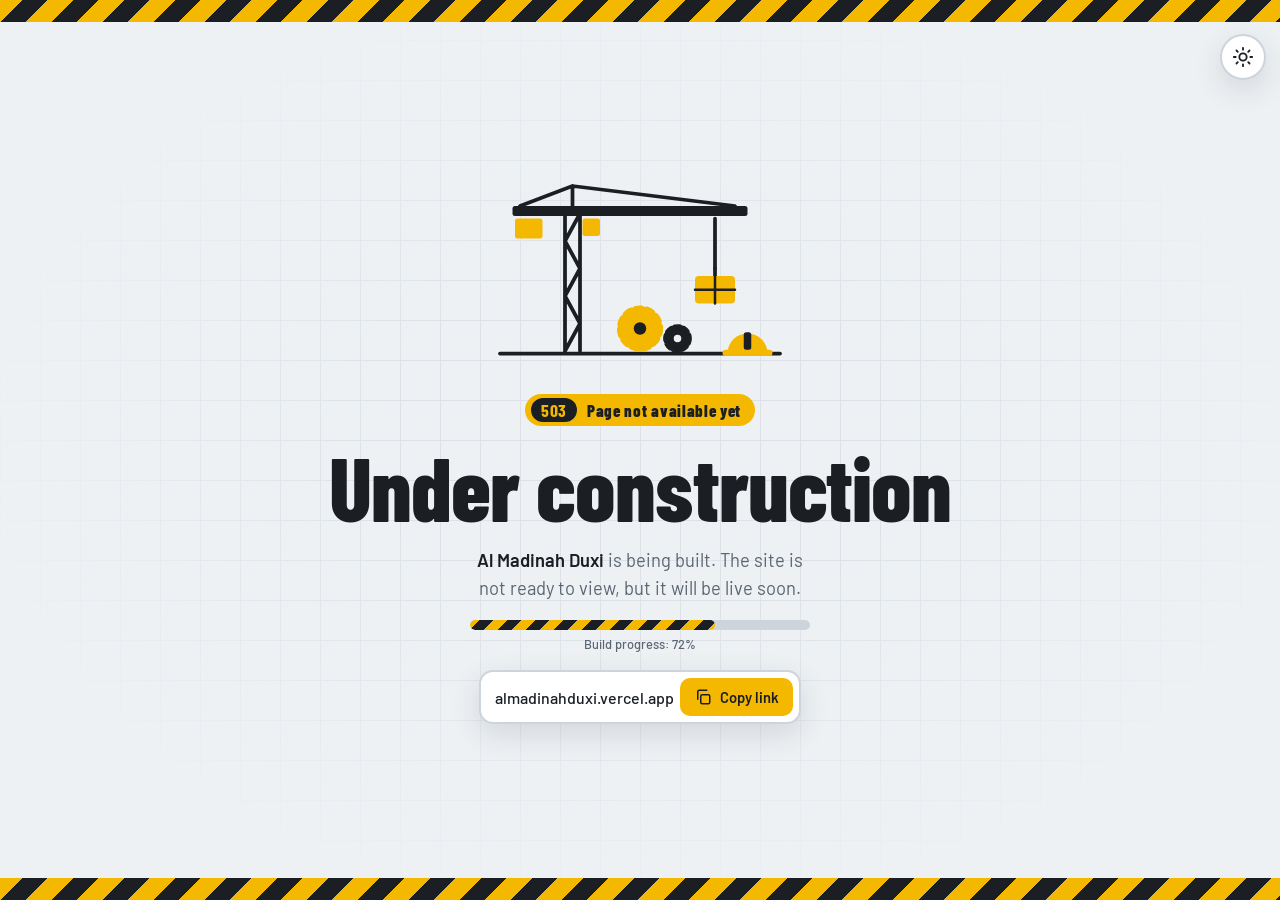
==== index.html @ 5d720937 "Add content to files" ====
<!DOCTYPE html>
<html lang="en">
<head>
<meta charset="UTF-8">
<meta name="viewport" content="width=device-width, initial-scale=1, viewport-fit=cover">
<title>Under Construction | Al Madinah Duxi</title>
<meta name="description" content="Al Madinah Duxi is under construction. Check back soon.">
<link rel="preconnect" href="https://fonts.googleapis.com">
<link rel="preconnect" href="https://fonts.gstatic.com" crossorigin>
<link href="https://fonts.googleapis.com/css2?family=Barlow+Condensed:wght@600;800&family=Barlow:wght@400;500;600&display=swap" rel="stylesheet">
<style>
:root{
  --bg:#eef1f4; --ink:#1b1f24; --muted:#5b6672; --panel:#ffffff; --line:#cdd4db;
  --y:#f5b800; --y-ink:#1b1f24; --shadow:0 10px 30px rgba(20,30,40,.12);
  color-scheme:light;
}
:root[data-theme="dark"]{
  --bg:#14171a; --ink:#eceff1; --muted:#9aa5b1; --panel:#1d2227; --line:#313941;
  --y:#ffc61a; --y-ink:#14171a; --shadow:0 10px 30px rgba(0,0,0,.45);
  color-scheme:dark;
}
*{box-sizing:border-box;margin:0;padding:0}
html,body{height:100%;width:100%;overflow:hidden;overscroll-behavior:none;touch-action:none}
body{
  font-family:'Barlow',system-ui,-apple-system,'Segoe UI',Roboto,sans-serif;
  background:var(--bg);color:var(--ink);
  transition:background .4s,color .4s;
  height:100dvh;
  padding:env(safe-area-inset-top,0) env(safe-area-inset-right,0) env(safe-area-inset-bottom,0) env(safe-area-inset-left,0);
  position:relative;
}
/* blueprint grid */
body::before{
  content:"";position:fixed;inset:0;pointer-events:none;opacity:.5;
  background-image:linear-gradient(var(--line) 1px,transparent 1px),linear-gradient(90deg,var(--line) 1px,transparent 1px);
  background-size:40px 40px;
  -webkit-mask-image:radial-gradient(ellipse at center,#000 30%,transparent 75%);
  mask-image:radial-gradient(ellipse at center,#000 30%,transparent 75%);
}
/* hazard tape */
.tape{
  position:fixed;left:0;width:100%;height:clamp(14px,2.6vmin,22px);z-index:2;
  background:repeating-linear-gradient(-45deg,var(--y) 0 18px,var(--y-ink) 18px 36px);
  background-size:51px 100%;animation:tape 1.4s linear infinite;
}
.tape.top{top:0}.tape.bottom{bottom:0;animation-direction:reverse}
@keyframes tape{to{background-position:51px 0}}

.theme{
  position:fixed;top:calc(clamp(14px,2.6vmin,22px) + 12px);right:14px;z-index:3;
  width:46px;height:46px;border-radius:50%;border:2px solid var(--line);
  background:var(--panel);color:var(--ink);cursor:pointer;display:grid;place-items:center;
  box-shadow:var(--shadow);transition:transform .3s,background .4s,border-color .4s;
}
.theme:hover{transform:rotate(20deg)}
.theme svg{width:22px;height:22px;grid-area:1/1;transition:transform .5s,opacity .3s}
.theme .moon{opacity:0;transform:rotate(-90deg) scale(.5)}
:root[data-theme="dark"] .theme .sun{opacity:0;transform:rotate(90deg) scale(.5)}
:root[data-theme="dark"] .theme .moon{opacity:1;transform:none}
:focus-visible{outline:3px solid var(--y);outline-offset:3px}

main{
  position:relative;z-index:1;height:100%;
  display:flex;flex-direction:column;align-items:center;justify-content:center;
  gap:clamp(8px,2vmin,18px);text-align:center;
  padding:clamp(28px,6vmin,56px) 20px;
}
.scene{width:clamp(150px,34vmin,300px);height:auto;flex:none}
.scene .stroke{stroke:var(--ink);fill:none;stroke-width:3;stroke-linecap:round;stroke-linejoin:round;transition:stroke .4s}
.scene .fill-y{fill:var(--y)}
.scene .fill-ink{fill:var(--ink);transition:fill .4s}
.hook{transform-origin:180px 34px;animation:swing 3.2s ease-in-out infinite}
@keyframes swing{0%,100%{transform:rotate(9deg)}50%{transform:rotate(-9deg)}}
.gear{transform-box:fill-box;transform-origin:center;animation:spin 6s linear infinite}
.gear.rev{animation-direction:reverse;animation-duration:4s}
@keyframes spin{to{transform:rotate(360deg)}}
.hat{transform-box:fill-box;transform-origin:50% 100%;animation:bob 2s ease-in-out infinite}
@keyframes bob{0%,100%{transform:translateY(0)}50%{transform:translateY(-4px)}}

.code{
  display:inline-flex;align-items:center;gap:10px;
  font-family:'Barlow Condensed',sans-serif;font-weight:800;letter-spacing:.04em;
  font-size:clamp(.85rem,2.4vmin,1.05rem);
  background:var(--y);color:var(--y-ink);padding:4px 14px 4px 6px;border-radius:999px;
}
.code b{background:var(--y-ink);color:var(--y);border-radius:999px;padding:1px 10px;font-size:1.05em}
h1{
  font-family:'Barlow Condensed',sans-serif;font-weight:800;line-height:.95;
  font-size:clamp(2.4rem,11vmin,5.6rem);letter-spacing:-.01em;
}
.lead{color:var(--muted);font-size:clamp(.92rem,2.6vmin,1.15rem);line-height:1.5;max-width:34ch}
.lead strong{color:var(--ink);font-weight:600}

.progress{width:min(340px,80vw)}
.bar{height:10px;border-radius:99px;background:var(--line);overflow:hidden}
.bar i{display:block;height:100%;width:72%;border-radius:99px;
  background:repeating-linear-gradient(-45deg,var(--y) 0 10px,var(--y-ink) 10px 20px);
  background-size:28px 100%;animation:tape 1s linear infinite;transform-origin:left;
  animation:tape 1s linear infinite,grow 1.6s cubic-bezier(.2,.8,.2,1) both}
@keyframes grow{from{transform:scaleX(.05)}}
.progress small{display:block;margin-top:6px;font-size:.8rem;color:var(--muted);font-weight:500}

.link{
  display:flex;align-items:center;gap:6px;max-width:min(92vw,420px);
  background:var(--panel);border:2px solid var(--line);border-radius:14px;
  padding:6px 6px 6px 14px;box-shadow:var(--shadow);transition:background .4s,border-color .4s;
}
.link span{font-weight:500;font-size:clamp(.85rem,2.4vmin,1rem);overflow:hidden;text-overflow:ellipsis;white-space:nowrap}
.copy{
  flex:none;display:inline-flex;align-items:center;gap:8px;cursor:pointer;border:0;
  background:var(--y);color:var(--y-ink);font:600 .92rem 'Barlow',sans-serif;
  padding:10px 14px;border-radius:10px;transition:transform .15s,filter .2s;
}
.copy:hover{filter:brightness(1.07)}.copy:active{transform:scale(.95)}
.copy svg{width:18px;height:18px}
.copy .ok{display:none}
.copy.done .ok{display:block;animation:pop .35s}
.copy.done .cp{display:none}
@keyframes pop{from{transform:scale(0)}to{transform:scale(1)}}

.toast{
  position:fixed;left:50%;bottom:calc(clamp(14px,2.6vmin,22px) + 18px);z-index:3;
  transform:translate(-50%,30px);opacity:0;pointer-events:none;
  background:var(--ink);color:var(--bg);padding:9px 16px;border-radius:10px;font-weight:500;font-size:.9rem;
  transition:transform .3s,opacity .3s;white-space:nowrap;
}
.toast.show{transform:translate(-50%,0);opacity:1}

@media (max-height:560px){
  .lead,.progress small{display:none}
  .scene{width:clamp(110px,26vmin,200px)}
}
@media (max-height:380px){ .progress{display:none} }
@media (prefers-reduced-motion:reduce){
  *,*::before,*::after{animation:none!important;transition:none!important}
}
</style>
</head>
<body>
<div class="tape top" aria-hidden="true"></div>
<div class="tape bottom" aria-hidden="true"></div>

<button class="theme" id="theme" type="button" aria-label="Switch between light and dark theme">
  <svg class="sun" viewBox="0 0 24 24" fill="none" stroke="currentColor" stroke-width="2" stroke-linecap="round"><circle cx="12" cy="12" r="4"/><path d="M12 2v2M12 20v2M4.9 4.9l1.4 1.4M17.7 17.7l1.4 1.4M2 12h2M20 12h2M4.9 19.1l1.4-1.4M17.7 6.3l1.4-1.4"/></svg>
  <svg class="moon" viewBox="0 0 24 24" fill="none" stroke="currentColor" stroke-width="2" stroke-linecap="round" stroke-linejoin="round"><path d="M21 12.8A9 9 0 1 1 11.2 3a7 7 0 0 0 9.8 9.8z"/></svg>
</button>

<main>
  <svg class="scene" viewBox="0 0 240 160" role="img" aria-label="Crane lifting a block next to turning gears">
    <!-- crane tower -->
    <path class="stroke" d="M60 140V30M72 140V30M60 140l12-22M72 118l-12-22M60 96l12-22M72 74l-12-22M60 52l12-22"/>
    <!-- jib and counterweight -->
    <rect class="fill-ink" x="18" y="24" width="188" height="8" rx="2"/>
    <path class="stroke" d="M66 24L66 8M66 8L24 24M66 8L196 24"/>
    <rect class="fill-y" x="20" y="34" width="22" height="16" rx="2"/>
    <rect class="fill-y" x="74" y="34" width="14" height="14" rx="2"/>
    <!-- swinging hook and load -->
    <g class="hook">
      <path class="stroke" d="M180 34V74"/>
      <path class="stroke" d="M180 74v6"/>
      <rect class="fill-y" x="164" y="80" width="32" height="22" rx="3"/>
      <path class="stroke" d="M164 91h32M180 80v22" style="stroke-width:2"/>
    </g>
    <!-- ground -->
    <path class="stroke" d="M8 142H232"/>
    <!-- gears -->
    <g transform="translate(120 122)">
      <g class="gear">
        <circle class="stroke" r="15" stroke-width="7" stroke-dasharray="4.2 4.18" style="stroke-width:7;stroke:var(--y)"/>
        <circle class="fill-y" r="13"/>
        <circle class="fill-ink" r="5"/>
      </g>
    </g>
    <g transform="translate(150 130)">
      <g class="gear rev">
        <circle class="stroke" r="9" stroke-dasharray="3.5 3.2" style="stroke-width:5;stroke:var(--ink)"/>
        <circle class="fill-ink" r="8"/>
        <circle fill="var(--bg)" r="3"/>
      </g>
    </g>
    <!-- hard hat -->
    <g transform="translate(206 142)">
      <g class="hat">
        <path class="fill-y" d="M-16 0a16 16 0 0 1 32 0z"/>
        <rect class="fill-y" x="-20" y="-3" width="40" height="5" rx="2.5"/>
        <rect class="fill-ink" x="-3" y="-17" width="6" height="14" rx="2"/>
      </g>
    </g>
  </svg>

  <div class="code"><b>503</b>Page not available yet</div>
  <h1>Under construction</h1>
  <p class="lead"><strong>Al Madinah Duxi</strong> is being built. The site is not ready to view, but it will be live soon.</p>

  <div class="progress" role="progressbar" aria-valuenow="72" aria-valuemin="0" aria-valuemax="100" aria-label="Build progress">
    <div class="bar"><i></i></div>
    <small>Build progress: 72%</small>
  </div>

  <div class="link">
    <span id="url">almadinahduxi.vercel.app</span>
    <button class="copy" id="copy" type="button" aria-label="Copy website link">
      <svg class="cp" viewBox="0 0 24 24" fill="none" stroke="currentColor" stroke-width="2" stroke-linecap="round" stroke-linejoin="round"><rect x="9" y="9" width="12" height="12" rx="2"/><path d="M5 15V5a2 2 0 0 1 2-2h10"/></svg>
      <svg class="ok" viewBox="0 0 24 24" fill="none" stroke="currentColor" stroke-width="3" stroke-linecap="round" stroke-linejoin="round"><path d="M20 6 9 17l-5-5"/></svg>
      <em style="font-style:normal" id="copyTxt">Copy link</em>
    </button>
  </div>
</main>

<div class="toast" id="toast" role="status" aria-live="polite">Link copied to clipboard</div>

<script>
(function(){
  var root=document.documentElement, KEY='amd-theme';
  var saved=null; try{saved=localStorage.getItem(KEY)}catch(e){}
  var dark=saved?saved==='dark':window.matchMedia&&matchMedia('(prefers-color-scheme: dark)').matches;
  root.setAttribute('data-theme',dark?'dark':'light');
  document.getElementById('theme').addEventListener('click',function(){
    var next=root.getAttribute('data-theme')==='dark'?'light':'dark';
    root.setAttribute('data-theme',next);
    try{localStorage.setItem(KEY,next)}catch(e){}
  });

  var URL_TEXT='https://almadinahduxi.vercel.app';
  var btn=document.getElementById('copy'), txt=document.getElementById('copyTxt'), toast=document.getElementById('toast'), t;
  function done(){
    btn.classList.add('done'); txt.textContent='Copied'; toast.classList.add('show');
    clearTimeout(t); t=setTimeout(function(){btn.classList.remove('done');txt.textContent='Copy link';toast.classList.remove('show')},2000);
  }
  function fallback(){
    var a=document.createElement('textarea'); a.value=URL_TEXT; a.style.position='fixed'; a.style.opacity='0';
    document.body.appendChild(a); a.select(); try{document.execCommand('copy')}catch(e){} document.body.removeChild(a); done();
  }
  btn.addEventListener('click',function(){
    if(navigator.clipboard&&window.isSecureContext){navigator.clipboard.writeText(URL_TEXT).then(done,fallback)}else{fallback()}
  });
})();
</script>
</body>
</html>
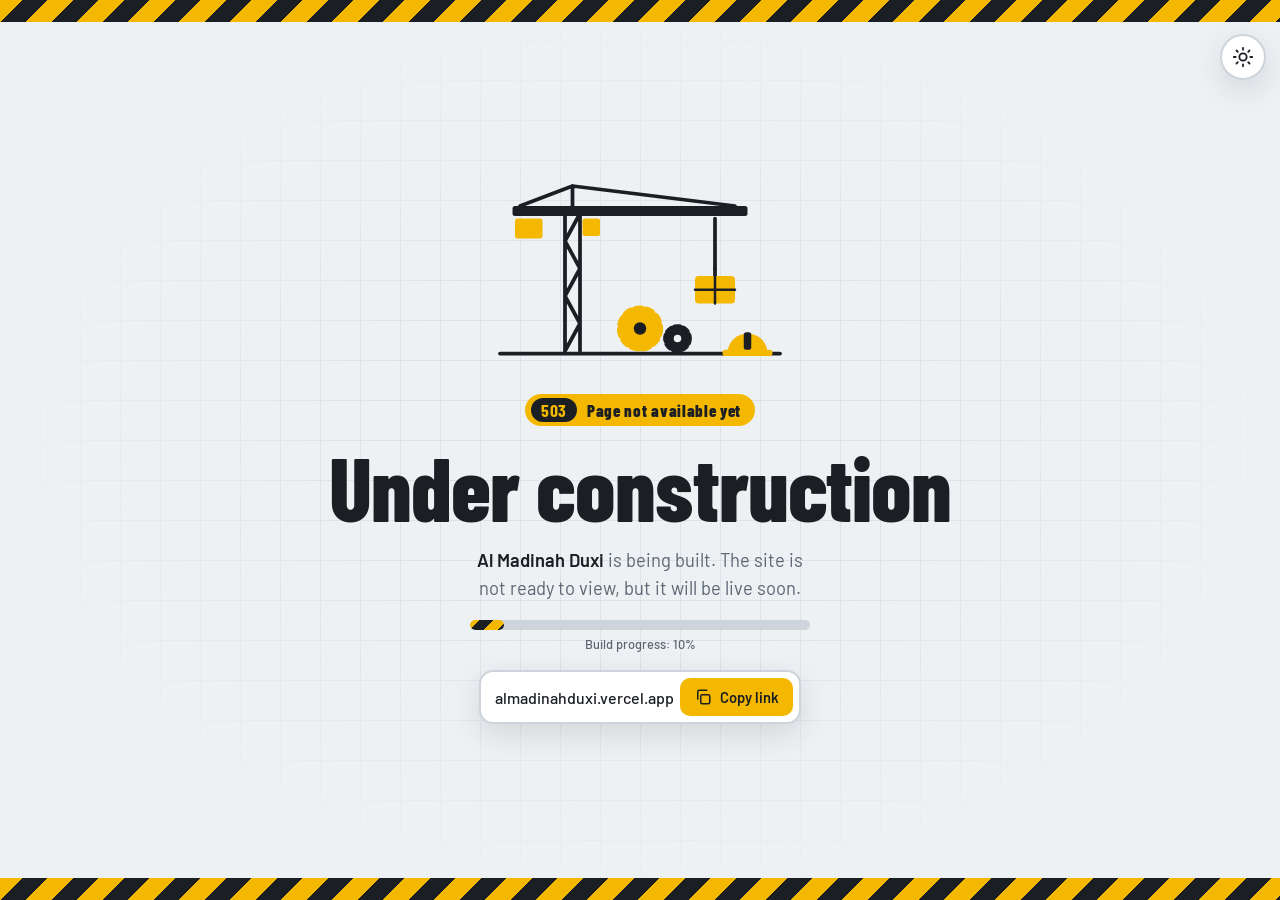
==== commit 75804c7d: "Update the under construction page" ====
--- a/index.html
+++ b/index.html
@@ -93,7 +93,7 @@
 
 .progress{width:min(340px,80vw)}
 .bar{height:10px;border-radius:99px;background:var(--line);overflow:hidden}
-.bar i{display:block;height:100%;width:72%;border-radius:99px;
+.bar i{display:block;height:100%;width:10%;border-radius:99px;
   background:repeating-linear-gradient(-45deg,var(--y) 0 10px,var(--y-ink) 10px 20px);
   background-size:28px 100%;animation:tape 1s linear infinite;transform-origin:left;
   animation:tape 1s linear infinite,grow 1.6s cubic-bezier(.2,.8,.2,1) both}
@@ -192,9 +192,9 @@
   <h1>Under construction</h1>
   <p class="lead"><strong>Al Madinah Duxi</strong> is being built. The site is not ready to view, but it will be live soon.</p>
 
-  <div class="progress" role="progressbar" aria-valuenow="72" aria-valuemin="0" aria-valuemax="100" aria-label="Build progress">
+  <div class="progress" role="progressbar" aria-valuenow="10" aria-valuemin="0" aria-valuemax="100" aria-label="Build progress">
     <div class="bar"><i></i></div>
-    <small>Build progress: 72%</small>
+    <small>Build progress: 10%</small>
   </div>
 
   <div class="link">
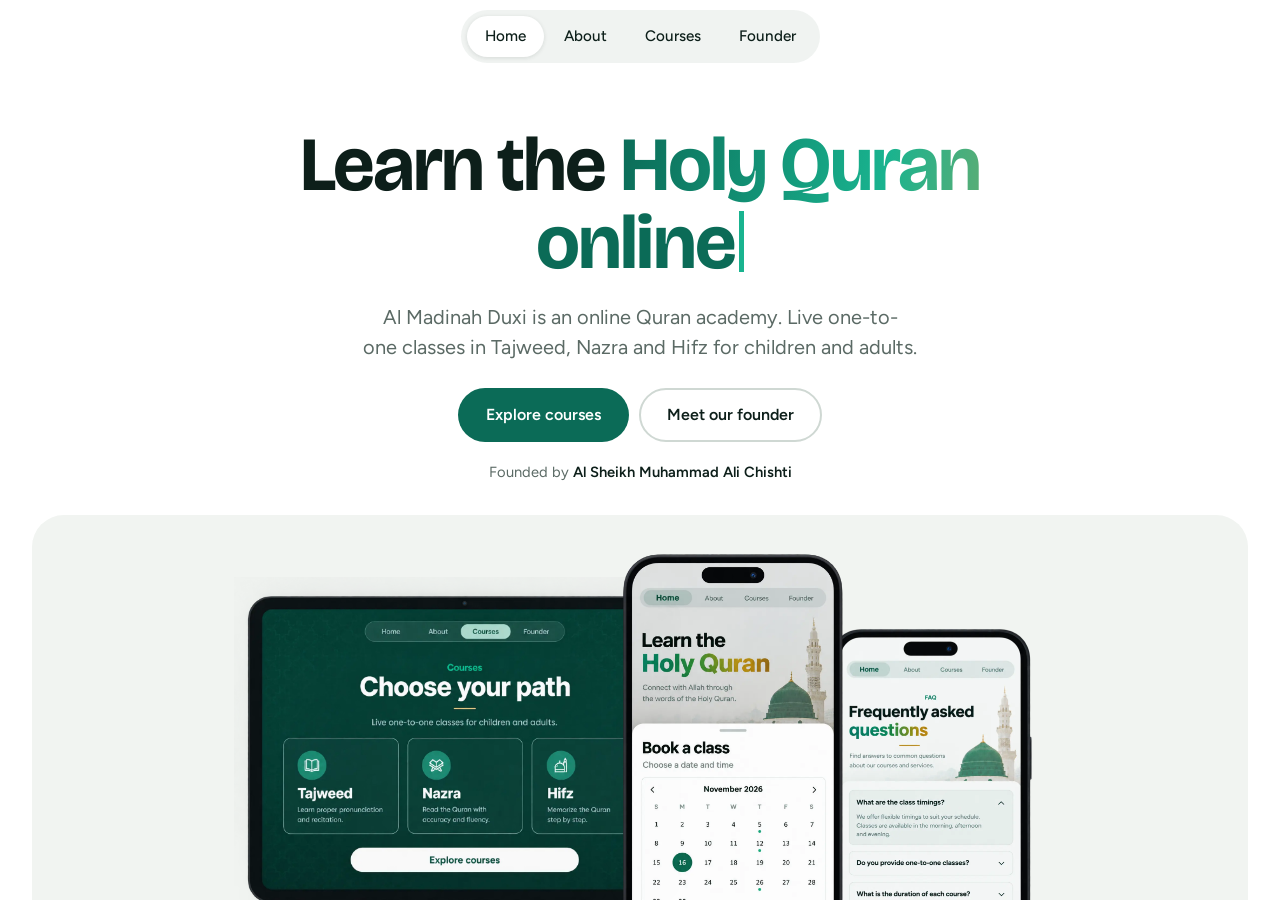
==== commit 59dcc5ad: "Add first round" ====
--- a/index.html
+++ b/index.html
@@ -3,238 +3,66 @@
 <head>
 <meta charset="UTF-8">
 <meta name="viewport" content="width=device-width, initial-scale=1, viewport-fit=cover">
-<title>Under Construction | Al Madinah Duxi</title>
-<meta name="description" content="Al Madinah Duxi is under construction. Check back soon.">
+<title>Al Madinah Duxi | Online Quran Academy</title>
+<meta name="description" content="Al Madinah Duxi is an online Quran academy founded by Al Sheikh Muhammad Ali Chishti. Live classes in Tajweed, Nazra and Hifz.">
+<meta name="theme-color" content="#ffffff">
 <link rel="preconnect" href="https://fonts.googleapis.com">
 <link rel="preconnect" href="https://fonts.gstatic.com" crossorigin>
-<link href="https://fonts.googleapis.com/css2?family=Barlow+Condensed:wght@600;800&family=Barlow:wght@400;500;600&display=swap" rel="stylesheet">
-<style>
-:root{
-  --bg:#eef1f4; --ink:#1b1f24; --muted:#5b6672; --panel:#ffffff; --line:#cdd4db;
-  --y:#f5b800; --y-ink:#1b1f24; --shadow:0 10px 30px rgba(20,30,40,.12);
-  color-scheme:light;
-}
-:root[data-theme="dark"]{
-  --bg:#14171a; --ink:#eceff1; --muted:#9aa5b1; --panel:#1d2227; --line:#313941;
-  --y:#ffc61a; --y-ink:#14171a; --shadow:0 10px 30px rgba(0,0,0,.45);
-  color-scheme:dark;
-}
-*{box-sizing:border-box;margin:0;padding:0}
-html,body{height:100%;width:100%;overflow:hidden;overscroll-behavior:none;touch-action:none}
-body{
-  font-family:'Barlow',system-ui,-apple-system,'Segoe UI',Roboto,sans-serif;
-  background:var(--bg);color:var(--ink);
-  transition:background .4s,color .4s;
-  height:100dvh;
-  padding:env(safe-area-inset-top,0) env(safe-area-inset-right,0) env(safe-area-inset-bottom,0) env(safe-area-inset-left,0);
-  position:relative;
-}
-/* blueprint grid */
-body::before{
-  content:"";position:fixed;inset:0;pointer-events:none;opacity:.5;
-  background-image:linear-gradient(var(--line) 1px,transparent 1px),linear-gradient(90deg,var(--line) 1px,transparent 1px);
-  background-size:40px 40px;
-  -webkit-mask-image:radial-gradient(ellipse at center,#000 30%,transparent 75%);
-  mask-image:radial-gradient(ellipse at center,#000 30%,transparent 75%);
-}
-/* hazard tape */
-.tape{
-  position:fixed;left:0;width:100%;height:clamp(14px,2.6vmin,22px);z-index:2;
-  background:repeating-linear-gradient(-45deg,var(--y) 0 18px,var(--y-ink) 18px 36px);
-  background-size:51px 100%;animation:tape 1.4s linear infinite;
-}
-.tape.top{top:0}.tape.bottom{bottom:0;animation-direction:reverse}
-@keyframes tape{to{background-position:51px 0}}
-
-.theme{
-  position:fixed;top:calc(clamp(14px,2.6vmin,22px) + 12px);right:14px;z-index:3;
-  width:46px;height:46px;border-radius:50%;border:2px solid var(--line);
-  background:var(--panel);color:var(--ink);cursor:pointer;display:grid;place-items:center;
-  box-shadow:var(--shadow);transition:transform .3s,background .4s,border-color .4s;
-}
-.theme:hover{transform:rotate(20deg)}
-.theme svg{width:22px;height:22px;grid-area:1/1;transition:transform .5s,opacity .3s}
-.theme .moon{opacity:0;transform:rotate(-90deg) scale(.5)}
-:root[data-theme="dark"] .theme .sun{opacity:0;transform:rotate(90deg) scale(.5)}
-:root[data-theme="dark"] .theme .moon{opacity:1;transform:none}
-:focus-visible{outline:3px solid var(--y);outline-offset:3px}
-
-main{
-  position:relative;z-index:1;height:100%;
-  display:flex;flex-direction:column;align-items:center;justify-content:center;
-  gap:clamp(8px,2vmin,18px);text-align:center;
-  padding:clamp(28px,6vmin,56px) 20px;
-}
-.scene{width:clamp(150px,34vmin,300px);height:auto;flex:none}
-.scene .stroke{stroke:var(--ink);fill:none;stroke-width:3;stroke-linecap:round;stroke-linejoin:round;transition:stroke .4s}
-.scene .fill-y{fill:var(--y)}
-.scene .fill-ink{fill:var(--ink);transition:fill .4s}
-.hook{transform-origin:180px 34px;animation:swing 3.2s ease-in-out infinite}
-@keyframes swing{0%,100%{transform:rotate(9deg)}50%{transform:rotate(-9deg)}}
-.gear{transform-box:fill-box;transform-origin:center;animation:spin 6s linear infinite}
-.gear.rev{animation-direction:reverse;animation-duration:4s}
-@keyframes spin{to{transform:rotate(360deg)}}
-.hat{transform-box:fill-box;transform-origin:50% 100%;animation:bob 2s ease-in-out infinite}
-@keyframes bob{0%,100%{transform:translateY(0)}50%{transform:translateY(-4px)}}
-
-.code{
-  display:inline-flex;align-items:center;gap:10px;
-  font-family:'Barlow Condensed',sans-serif;font-weight:800;letter-spacing:.04em;
-  font-size:clamp(.85rem,2.4vmin,1.05rem);
-  background:var(--y);color:var(--y-ink);padding:4px 14px 4px 6px;border-radius:999px;
-}
-.code b{background:var(--y-ink);color:var(--y);border-radius:999px;padding:1px 10px;font-size:1.05em}
-h1{
-  font-family:'Barlow Condensed',sans-serif;font-weight:800;line-height:.95;
-  font-size:clamp(2.4rem,11vmin,5.6rem);letter-spacing:-.01em;
-}
-.lead{color:var(--muted);font-size:clamp(.92rem,2.6vmin,1.15rem);line-height:1.5;max-width:34ch}
-.lead strong{color:var(--ink);font-weight:600}
-
-.progress{width:min(340px,80vw)}
-.bar{height:10px;border-radius:99px;background:var(--line);overflow:hidden}
-.bar i{display:block;height:100%;width:10%;border-radius:99px;
-  background:repeating-linear-gradient(-45deg,var(--y) 0 10px,var(--y-ink) 10px 20px);
-  background-size:28px 100%;animation:tape 1s linear infinite;transform-origin:left;
-  animation:tape 1s linear infinite,grow 1.6s cubic-bezier(.2,.8,.2,1) both}
-@keyframes grow{from{transform:scaleX(.05)}}
-.progress small{display:block;margin-top:6px;font-size:.8rem;color:var(--muted);font-weight:500}
-
-.link{
-  display:flex;align-items:center;gap:6px;max-width:min(92vw,420px);
-  background:var(--panel);border:2px solid var(--line);border-radius:14px;
-  padding:6px 6px 6px 14px;box-shadow:var(--shadow);transition:background .4s,border-color .4s;
-}
-.link span{font-weight:500;font-size:clamp(.85rem,2.4vmin,1rem);overflow:hidden;text-overflow:ellipsis;white-space:nowrap}
-.copy{
-  flex:none;display:inline-flex;align-items:center;gap:8px;cursor:pointer;border:0;
-  background:var(--y);color:var(--y-ink);font:600 .92rem 'Barlow',sans-serif;
-  padding:10px 14px;border-radius:10px;transition:transform .15s,filter .2s;
-}
-.copy:hover{filter:brightness(1.07)}.copy:active{transform:scale(.95)}
-.copy svg{width:18px;height:18px}
-.copy .ok{display:none}
-.copy.done .ok{display:block;animation:pop .35s}
-.copy.done .cp{display:none}
-@keyframes pop{from{transform:scale(0)}to{transform:scale(1)}}
-
-.toast{
-  position:fixed;left:50%;bottom:calc(clamp(14px,2.6vmin,22px) + 18px);z-index:3;
-  transform:translate(-50%,30px);opacity:0;pointer-events:none;
-  background:var(--ink);color:var(--bg);padding:9px 16px;border-radius:10px;font-weight:500;font-size:.9rem;
-  transition:transform .3s,opacity .3s;white-space:nowrap;
-}
-.toast.show{transform:translate(-50%,0);opacity:1}
-
-@media (max-height:560px){
-  .lead,.progress small{display:none}
-  .scene{width:clamp(110px,26vmin,200px)}
-}
-@media (max-height:380px){ .progress{display:none} }
-@media (prefers-reduced-motion:reduce){
-  *,*::before,*::after{animation:none!important;transition:none!important}
-}
-</style>
+<link href="https://fonts.googleapis.com/css2?family=Bricolage+Grotesque:opsz,wght@12..96,500;12..96,700&family=Figtree:wght@400;500;600&display=swap" rel="stylesheet">
+<link rel="stylesheet" href="./css/style.css">
 </head>
 <body>
-<div class="tape top" aria-hidden="true"></div>
-<div class="tape bottom" aria-hidden="true"></div>
 
-<button class="theme" id="theme" type="button" aria-label="Switch between light and dark theme">
-  <svg class="sun" viewBox="0 0 24 24" fill="none" stroke="currentColor" stroke-width="2" stroke-linecap="round"><circle cx="12" cy="12" r="4"/><path d="M12 2v2M12 20v2M4.9 4.9l1.4 1.4M17.7 17.7l1.4 1.4M2 12h2M20 12h2M4.9 19.1l1.4-1.4M17.7 6.3l1.4-1.4"/></svg>
-  <svg class="moon" viewBox="0 0 24 24" fill="none" stroke="currentColor" stroke-width="2" stroke-linecap="round" stroke-linejoin="round"><path d="M21 12.8A9 9 0 1 1 11.2 3a7 7 0 0 0 9.8 9.8z"/></svg>
-</button>
+<header class="nav-wrap">
+  <nav class="nav" aria-label="Main navigation">
+    <a href="#home" data-scroll="#home">Home</a>
+    <a href="#about" data-scroll="#about">About</a>
+    <a href="#courses" data-scroll="#courses">Courses</a>
+    <a href="#founder" data-scroll="#founder">Founder</a>
+  </nav>
+</header>
 
 <main>
-  <svg class="scene" viewBox="0 0 240 160" role="img" aria-label="Crane lifting a block next to turning gears">
-    <!-- crane tower -->
-    <path class="stroke" d="M60 140V30M72 140V30M60 140l12-22M72 118l-12-22M60 96l12-22M72 74l-12-22M60 52l12-22"/>
-    <!-- jib and counterweight -->
-    <rect class="fill-ink" x="18" y="24" width="188" height="8" rx="2"/>
-    <path class="stroke" d="M66 24L66 8M66 8L24 24M66 8L196 24"/>
-    <rect class="fill-y" x="20" y="34" width="22" height="16" rx="2"/>
-    <rect class="fill-y" x="74" y="34" width="14" height="14" rx="2"/>
-    <!-- swinging hook and load -->
-    <g class="hook">
-      <path class="stroke" d="M180 34V74"/>
-      <path class="stroke" d="M180 74v6"/>
-      <rect class="fill-y" x="164" y="80" width="32" height="22" rx="3"/>
-      <path class="stroke" d="M164 91h32M180 80v22" style="stroke-width:2"/>
-    </g>
-    <!-- ground -->
-    <path class="stroke" d="M8 142H232"/>
-    <!-- gears -->
-    <g transform="translate(120 122)">
-      <g class="gear">
-        <circle class="stroke" r="15" stroke-width="7" stroke-dasharray="4.2 4.18" style="stroke-width:7;stroke:var(--y)"/>
-        <circle class="fill-y" r="13"/>
-        <circle class="fill-ink" r="5"/>
-      </g>
-    </g>
-    <g transform="translate(150 130)">
-      <g class="gear rev">
-        <circle class="stroke" r="9" stroke-dasharray="3.5 3.2" style="stroke-width:5;stroke:var(--ink)"/>
-        <circle class="fill-ink" r="8"/>
-        <circle fill="var(--bg)" r="3"/>
-      </g>
-    </g>
-    <!-- hard hat -->
-    <g transform="translate(206 142)">
-      <g class="hat">
-        <path class="fill-y" d="M-16 0a16 16 0 0 1 32 0z"/>
-        <rect class="fill-y" x="-20" y="-3" width="40" height="5" rx="2.5"/>
-        <rect class="fill-ink" x="-3" y="-17" width="6" height="14" rx="2"/>
-      </g>
-    </g>
-  </svg>
+  <section class="hero" id="home" aria-labelledby="hero-title">
+    <div class="hero__copy">
+      <h1 class="hero__title" id="hero-title" aria-label="Learn the Holy Quran online">
+        Learn the <span class="grad">Holy Quran</span>
+        <span class="hero__type" data-words="online,anywhere,easily" aria-hidden="true"><span class="hero__word">online</span></span>
+      </h1>
+      <p class="hero__sub">
+        Al Madinah Duxi is an online Quran academy. Live one-to-one classes in Tajweed, Nazra and Hifz for children and adults.
+      </p>
+      <div class="hero__actions">
+        <button class="btn btn--primary" type="button" data-scroll="#courses">
+          <span class="btn__label">Explore courses</span>
+          <span class="btn__icon" aria-hidden="true"><svg viewBox="0 0 24 24"><path d="M12 6.5C10.5 5.3 8.4 4.7 5 4.7v12.6c3.4 0 5.5.6 7 1.8 1.5-1.2 3.6-1.8 7-1.8V4.7c-3.4 0-5.5.6-7 1.8Z"/><path d="M12 6.5v12.6"/></svg></span>
+        </button>
+        <button class="btn btn--ghost" type="button" data-scroll="#founder">
+          <span class="btn__label">Meet our founder</span>
+          <span class="btn__icon" aria-hidden="true"><svg viewBox="0 0 24 24"><circle cx="12" cy="8.5" r="3.6"/><path d="M5 19.5c.8-3.6 3.5-5.4 7-5.4s6.2 1.8 7 5.4"/></svg></span>
+        </button>
+      </div>
+      <p class="hero__founder">Founded by <strong>Al Sheikh Muhammad Ali Chishti</strong></p>
+    </div>
 
-  <div class="code"><b>503</b>Page not available yet</div>
-  <h1>Under construction</h1>
-  <p class="lead"><strong>Al Madinah Duxi</strong> is being built. The site is not ready to view, but it will be live soon.</p>
+    <div class="showcase">
+      <div class="stage">
+        <figure class="device device--left" data-label="tablet-1.webp">
+          <img src="./images/tablet-1.webp" alt="Al Madinah Duxi courses on a tablet" width="1362" height="966">
+        </figure>
+        <figure class="device device--center" data-label="mobile.webp">
+          <img src="./images/mobile.webp" alt="Al Madinah Duxi class booking on a mobile phone" width="813" height="1595">
+        </figure>
+        <figure class="device device--right" data-label="tablet-2.webp">
+          <img src="./images/tablet-2.webp" alt="Al Madinah Duxi frequently asked questions on a mobile phone" width="809" height="1590">
+        </figure>
+      </div>
+    </div>
+  </section>
 
-  <div class="progress" role="progressbar" aria-valuenow="10" aria-valuemin="0" aria-valuemax="100" aria-label="Build progress">
-    <div class="bar"><i></i></div>
-    <small>Build progress: 10%</small>
-  </div>
-
-  <div class="link">
-    <span id="url">almadinahduxi.vercel.app</span>
-    <button class="copy" id="copy" type="button" aria-label="Copy website link">
-      <svg class="cp" viewBox="0 0 24 24" fill="none" stroke="currentColor" stroke-width="2" stroke-linecap="round" stroke-linejoin="round"><rect x="9" y="9" width="12" height="12" rx="2"/><path d="M5 15V5a2 2 0 0 1 2-2h10"/></svg>
-      <svg class="ok" viewBox="0 0 24 24" fill="none" stroke="currentColor" stroke-width="3" stroke-linecap="round" stroke-linejoin="round"><path d="M20 6 9 17l-5-5"/></svg>
-      <em style="font-style:normal" id="copyTxt">Copy link</em>
-    </button>
-  </div>
+  <!-- Next sections go here. Give each one an id that matches a nav link: about, courses, founder -->
 </main>
 
-<div class="toast" id="toast" role="status" aria-live="polite">Link copied to clipboard</div>
-
-<script>
-(function(){
-  var root=document.documentElement, KEY='amd-theme';
-  var saved=null; try{saved=localStorage.getItem(KEY)}catch(e){}
-  var dark=saved?saved==='dark':window.matchMedia&&matchMedia('(prefers-color-scheme: dark)').matches;
-  root.setAttribute('data-theme',dark?'dark':'light');
-  document.getElementById('theme').addEventListener('click',function(){
-    var next=root.getAttribute('data-theme')==='dark'?'light':'dark';
-    root.setAttribute('data-theme',next);
-    try{localStorage.setItem(KEY,next)}catch(e){}
-  });
-
-  var URL_TEXT='https://almadinahduxi.vercel.app';
-  var btn=document.getElementById('copy'), txt=document.getElementById('copyTxt'), toast=document.getElementById('toast'), t;
-  function done(){
-    btn.classList.add('done'); txt.textContent='Copied'; toast.classList.add('show');
-    clearTimeout(t); t=setTimeout(function(){btn.classList.remove('done');txt.textContent='Copy link';toast.classList.remove('show')},2000);
-  }
-  function fallback(){
-    var a=document.createElement('textarea'); a.value=URL_TEXT; a.style.position='fixed'; a.style.opacity='0';
-    document.body.appendChild(a); a.select(); try{document.execCommand('copy')}catch(e){} document.body.removeChild(a); done();
-  }
-  btn.addEventListener('click',function(){
-    if(navigator.clipboard&&window.isSecureContext){navigator.clipboard.writeText(URL_TEXT).then(done,fallback)}else{fallback()}
-  });
-})();
-</script>
+<script src="./js/script.js"></script>
 </body>
 </html>
--- a/css/style.css
+++ b/css/style.css
@@ -0,0 +1,160 @@
+/* Al Madinah Duxi: hero styles. Tokens are documented in THEME.md */
+:root{
+  --bg:#ffffff;
+  --ink:#0d1f1a;
+  --muted:#5b6a65;
+  --pill:#edf1ee;
+  --panel:#f1f4f1;
+  --line:#cfd8d3;
+  --brand:#0b6b57;
+  --brand-dark:#084c3e;
+  --mint:#19b38f;
+  --gold:#c8a24a;
+  --font-display:'Bricolage Grotesque','Segoe UI',system-ui,sans-serif;
+  --font-body:'Figtree',system-ui,-apple-system,'Segoe UI',Roboto,sans-serif;
+  --pad:clamp(16px,4vw,32px);
+  --nav-h:72px;
+  --section-min:560px;  /* no full-screen section is ever shorter than this */
+  --show-min:200px;     /* smallest visible height of the device panel */
+}
+*{box-sizing:border-box;margin:0;padding:0}
+html{-webkit-text-size-adjust:100%;scroll-padding-top:var(--nav-h);scrollbar-width:none;-ms-overflow-style:none}
+html::-webkit-scrollbar{display:none}
+body{font-family:var(--font-body);background:var(--bg);color:var(--ink);line-height:1.5;overflow-x:hidden;-webkit-font-smoothing:antialiased}
+img{display:block;max-width:100%;height:auto}
+a{color:inherit;text-decoration:none}
+button{font:inherit;cursor:pointer}
+:focus-visible{outline:3px solid var(--mint);outline-offset:3px}
+section[id]{scroll-margin-top:var(--nav-h)}
+
+/* Navigation */
+.nav-wrap{position:fixed;top:0;left:0;right:0;z-index:20;display:flex;justify-content:center;padding:calc(env(safe-area-inset-top,0px) + 10px) var(--pad) 0;pointer-events:none}
+.nav{pointer-events:auto;display:flex;gap:2px;padding:6px;border-radius:999px;background:rgba(237,241,238,.82);-webkit-backdrop-filter:blur(12px);backdrop-filter:blur(12px);transition:box-shadow .3s}
+.nav.is-stuck{box-shadow:0 8px 24px rgba(13,31,26,.12)}
+.nav a{padding:9px clamp(10px,3.2vw,18px);border-radius:999px;font-size:clamp(.82rem,3.5vw,.95rem);font-weight:500;transition:background .25s,color .25s}
+.nav a:hover{background:rgba(255,255,255,.7)}
+.nav a.is-active{background:var(--bg);box-shadow:0 1px 4px rgba(13,31,26,.12)}
+
+/* Hero: fills the screen (never shorter than --section-min), clips everything below */
+.hero{
+  display:flex;flex-direction:column;align-items:center;
+  min-height:100vh;
+  min-height:max(100svh,var(--section-min));
+  padding-top:clamp(88px,14svh,160px);
+  overflow:hidden;
+  overflow:clip;
+}
+.hero__copy{width:100%;max-width:880px;padding:0 var(--pad);margin-bottom:clamp(20px,3.5svh,48px);text-align:center;display:flex;flex-direction:column;align-items:center;gap:clamp(12px,2.2svh,22px)}
+.hero__title{font-family:var(--font-display);font-weight:700;font-size:clamp(2.1rem,min(8.6vw,8.5svh),5.4rem);line-height:1.02;letter-spacing:-.025em;text-wrap:balance}
+.grad{
+  color:var(--brand);
+  background:linear-gradient(100deg,#0b6b57,#19b38f,#c8a24a,#19b38f,#0b6b57);
+  background-size:300% 100%;
+  -webkit-background-clip:text;background-clip:text;
+  -webkit-text-fill-color:transparent;
+  animation:flow 7s linear infinite;
+}
+@keyframes flow{to{background-position:-300% 0}}
+
+/* Typed last word (online, anywhere, easily). Sits on its own line so the layout never jumps */
+.hero__type{display:block;min-height:1.02em;color:var(--brand)}
+.hero__type::after{content:"";display:inline-block;width:.06em;height:.8em;margin-left:.06em;background:var(--mint);vertical-align:-.05em;animation:blink 1s steps(1) infinite}
+@keyframes blink{50%{opacity:0}}
+
+.hero__sub{max-width:36rem;color:var(--muted);font-size:clamp(.95rem,min(3.8vw,2.6svh),1.25rem);text-wrap:balance}
+.hero__actions{display:flex;flex-wrap:wrap;justify-content:center;gap:10px;margin-top:6px}
+.btn{position:relative;display:inline-flex;align-items:center;justify-content:center;white-space:nowrap;overflow:hidden;border:2px solid transparent;border-radius:999px;padding:13px 26px;font-weight:600;font-size:clamp(.92rem,3.6vw,1rem);transition:transform .2s,background .25s,color .25s,border-color .25s}
+.btn:active{transform:scale(.97)}
+.btn--primary{background:var(--brand);color:#fff}
+.btn--primary:hover{background:var(--brand-dark)}
+.btn--ghost{background:transparent;color:var(--ink);border-color:var(--line)}
+.btn--ghost:hover{border-color:var(--brand);color:var(--brand)}
+
+/* Button morph: hovering one button turns the other into an icon circle.
+   JS measures the buttons and sets --w1, --w2, --h and --gap on .hero__actions (adds .is-morph).
+   Both widths use the same duration and easing and always change by equal and opposite amounts,
+   so the total width of the group never changes at any frame. */
+.btn__icon{position:absolute;inset:0;display:grid;place-items:center;opacity:0;transform:scale(.5);transition:opacity .2s,transform .35s cubic-bezier(.2,.8,.2,1)}
+.btn__icon svg{width:22px;height:22px;fill:none;stroke:currentColor;stroke-width:1.8;stroke-linecap:round;stroke-linejoin:round}
+.btn__label{transition:opacity .2s}
+.hero__actions.is-morph{flex-wrap:nowrap;gap:var(--gap);width:calc(var(--w1) + var(--w2) + var(--gap))}
+.is-morph .btn{height:var(--h);padding:0;transition:width .5s cubic-bezier(.4,0,.2,1),transform .2s,background .25s,color .25s,border-color .25s}
+.is-morph .btn--primary{width:var(--w1)}
+.is-morph .btn--ghost{width:var(--w2)}
+@media (hover:hover) and (pointer:fine){
+  .is-morph:has(.btn--primary:is(:hover,:focus-visible)) .btn--primary{width:calc(var(--w1) + var(--w2) - var(--h))}
+  .is-morph:has(.btn--primary:is(:hover,:focus-visible)) .btn--ghost{width:var(--h);background:var(--brand);border-color:var(--brand);color:#fff}
+  .is-morph:has(.btn--primary:is(:hover,:focus-visible)) .btn--ghost .btn__label{opacity:0}
+  .is-morph:has(.btn--primary:is(:hover,:focus-visible)) .btn--ghost .btn__icon{opacity:1;transform:none;transition-delay:.12s}
+  .is-morph:has(.btn--ghost:is(:hover,:focus-visible)) .btn--ghost{width:calc(var(--w1) + var(--w2) - var(--h))}
+  .is-morph:has(.btn--ghost:is(:hover,:focus-visible)) .btn--primary{width:var(--h)}
+  .is-morph:has(.btn--ghost:is(:hover,:focus-visible)) .btn--primary .btn__label{opacity:0}
+  .is-morph:has(.btn--ghost:is(:hover,:focus-visible)) .btn--primary .btn__icon{opacity:1;transform:none;transition-delay:.12s}
+}
+.hero__founder{font-size:.92rem;color:var(--muted)}
+.hero__founder strong{color:var(--ink);font-weight:600}
+
+/* Device showcase: takes all the space left under the copy.
+   Devices are placed from the panel centre and sized from the panel height (cqh), so each one
+   is cut off by the bottom of the panel and never shows its full height.
+   Outer edges are cropped by the panel too. Phone ~72% visible, side devices ~70-75%. */
+.showcase{
+  position:relative;
+  container-type:size;
+  flex:1 1 0;
+  width:min(1240px,100% - 2 * var(--pad));
+  min-height:var(--show-min);
+  background:var(--panel);
+  border-radius:clamp(22px,3vw,32px) clamp(22px,3vw,32px) 0 0;
+  overflow:hidden;
+}
+.stage{
+  position:absolute;inset:0;
+  /* widths: phone, tablet, small phone. tops: distance of each device from the panel top */
+  --wp:clamp(150px,24vw,300px);
+  --wt:clamp(240px,40vw,520px);
+  --ws:clamp(130px,20vw,260px);
+  --tp:24px;--tt:60px;--ts:90px;
+  --ot:.35;--os:.18;  /* how much of the phone width the tablet / small phone tuck behind it */
+  /* moves the whole group so it is centred in the panel (0 on phones, where the sides are cropped) */
+  --shift:calc((var(--wt) - var(--ws) + (var(--os) - var(--ot)) * var(--wp)) / 2);
+}
+@supports (height:1cqh){
+  .stage{
+    --wp:min(clamp(150px,24vw,300px),66cqh);
+    --wt:min(clamp(240px,36vw,520px),150cqh);
+    --ws:min(clamp(130px,20vw,260px),60cqh);
+    --tp:6cqh;--tt:16cqh;--ts:26cqh;
+  }
+}
+.device{position:absolute;margin:0;opacity:0;animation:rise .9s cubic-bezier(.2,.8,.2,1) forwards}
+.device img{width:100%}
+.device--center{width:var(--wp);top:var(--tp);left:calc(50% - var(--wp) / 2 + var(--shift));z-index:3;animation-delay:.15s}
+.device--left{width:var(--wt);top:var(--tt);left:calc(50% - var(--wp) / 2 + var(--wp) * var(--ot) - var(--wt) + var(--shift));z-index:1;animation-delay:.3s}
+.device--right{width:var(--ws);top:var(--ts);left:calc(50% + var(--wp) / 2 - var(--wp) * var(--os) + var(--shift));z-index:2;animation-delay:.45s}
+@keyframes rise{from{opacity:0;transform:translateY(60px)}to{opacity:1;transform:none}}
+
+/* Shown only while an image file is missing */
+.device.is-missing{border:2px dashed var(--line);border-radius:26px;display:grid;place-items:center;color:var(--muted);font-size:.8rem;text-align:center;padding:8px}
+.device.is-missing img{display:none}
+.device.is-missing::after{content:"Add images/" attr(data-label)}
+.device--center.is-missing{aspect-ratio:813/1595}
+.device--left.is-missing{aspect-ratio:1362/966}
+.device--right.is-missing{aspect-ratio:809/1590}
+
+@media (max-width:640px){
+  .stage{--wp:50vw;--wt:62vw;--ws:40vw;--tt:110px;--ts:90px;--ot:.18;--shift:0px}
+  @supports (height:1cqh){
+    .stage{--wp:min(50vw,66cqh);--wt:min(62vw,170cqh);--ws:min(40vw,56cqh);--tt:46cqh;--ts:30cqh}
+  }
+}
+@media (max-width:360px){
+  .btn{padding:12px 20px}
+}
+@media (prefers-reduced-motion:reduce){
+  .grad{animation:none;background-position:0 0}
+  .hero__type::after{animation:none}
+  .device{animation:none;opacity:1}
+  .is-morph .btn,.btn__icon,.btn__label{transition:none}
+  html{scroll-behavior:auto}
+}
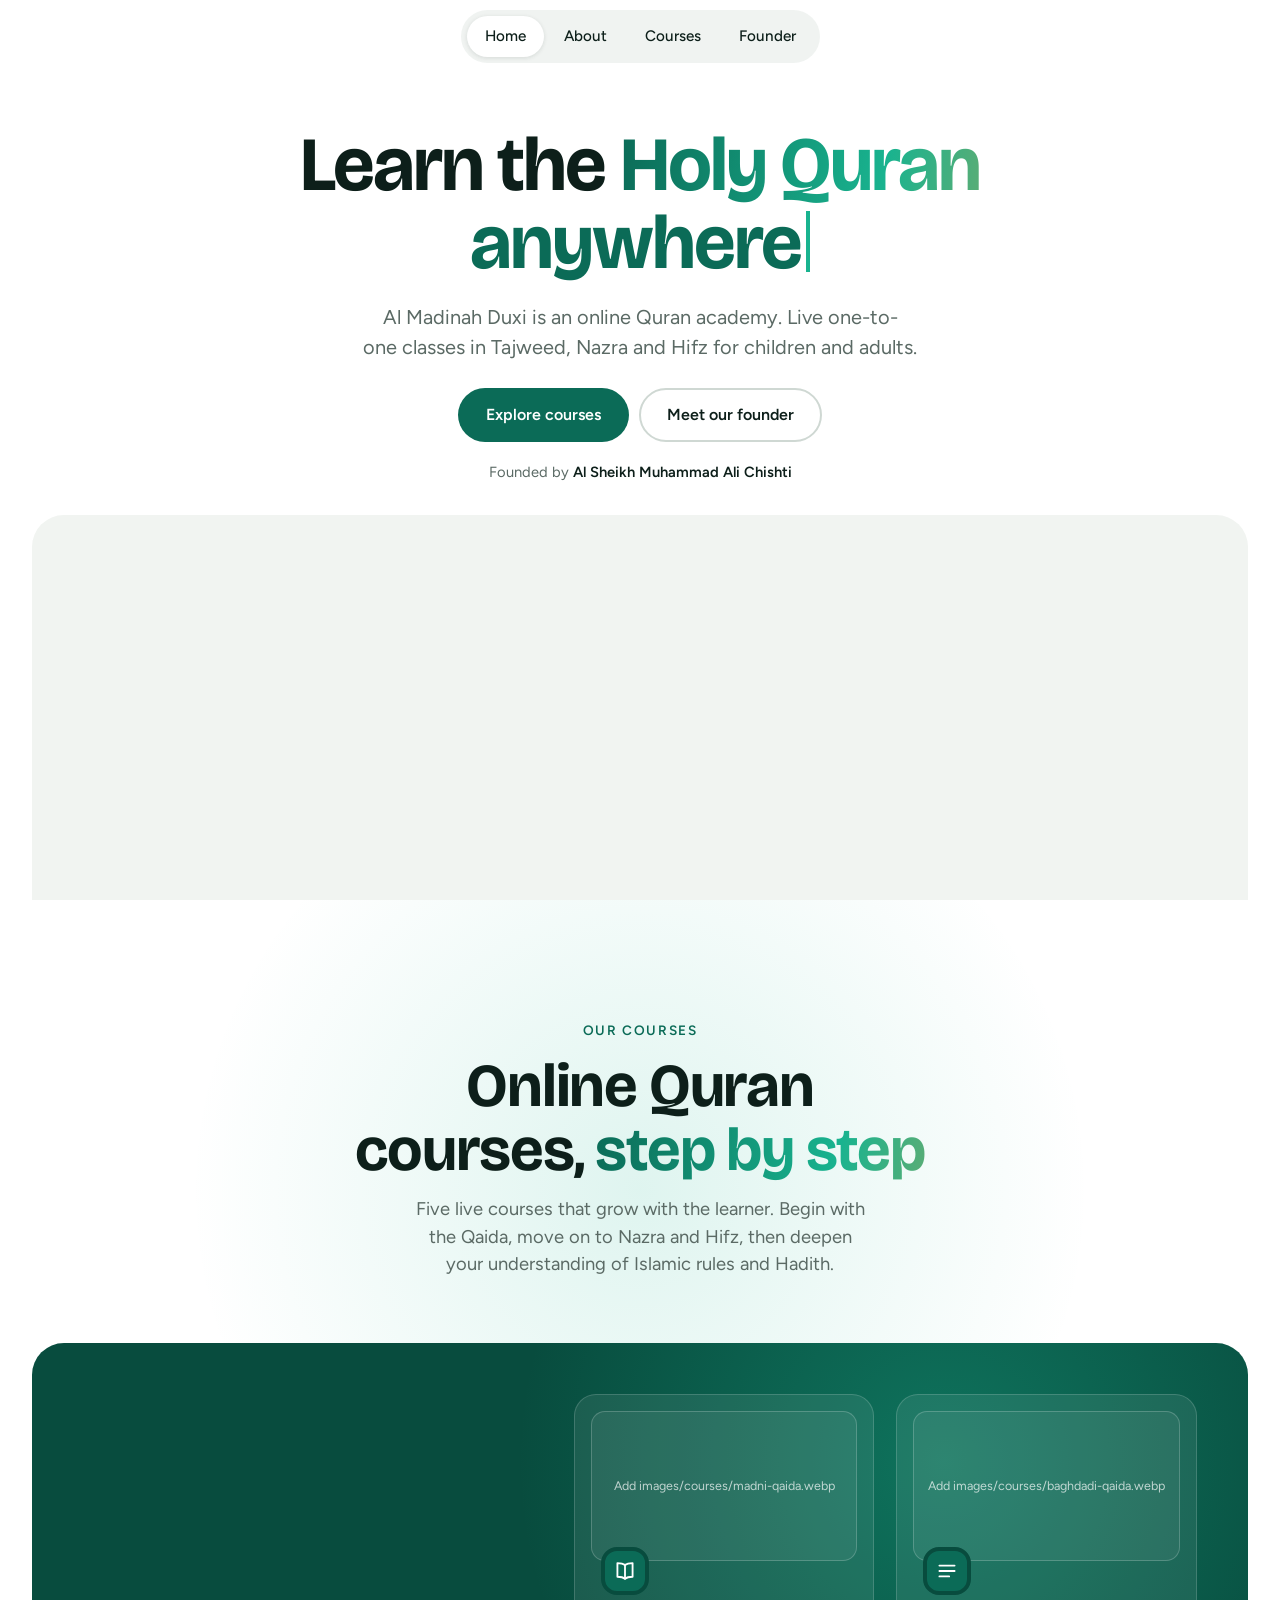
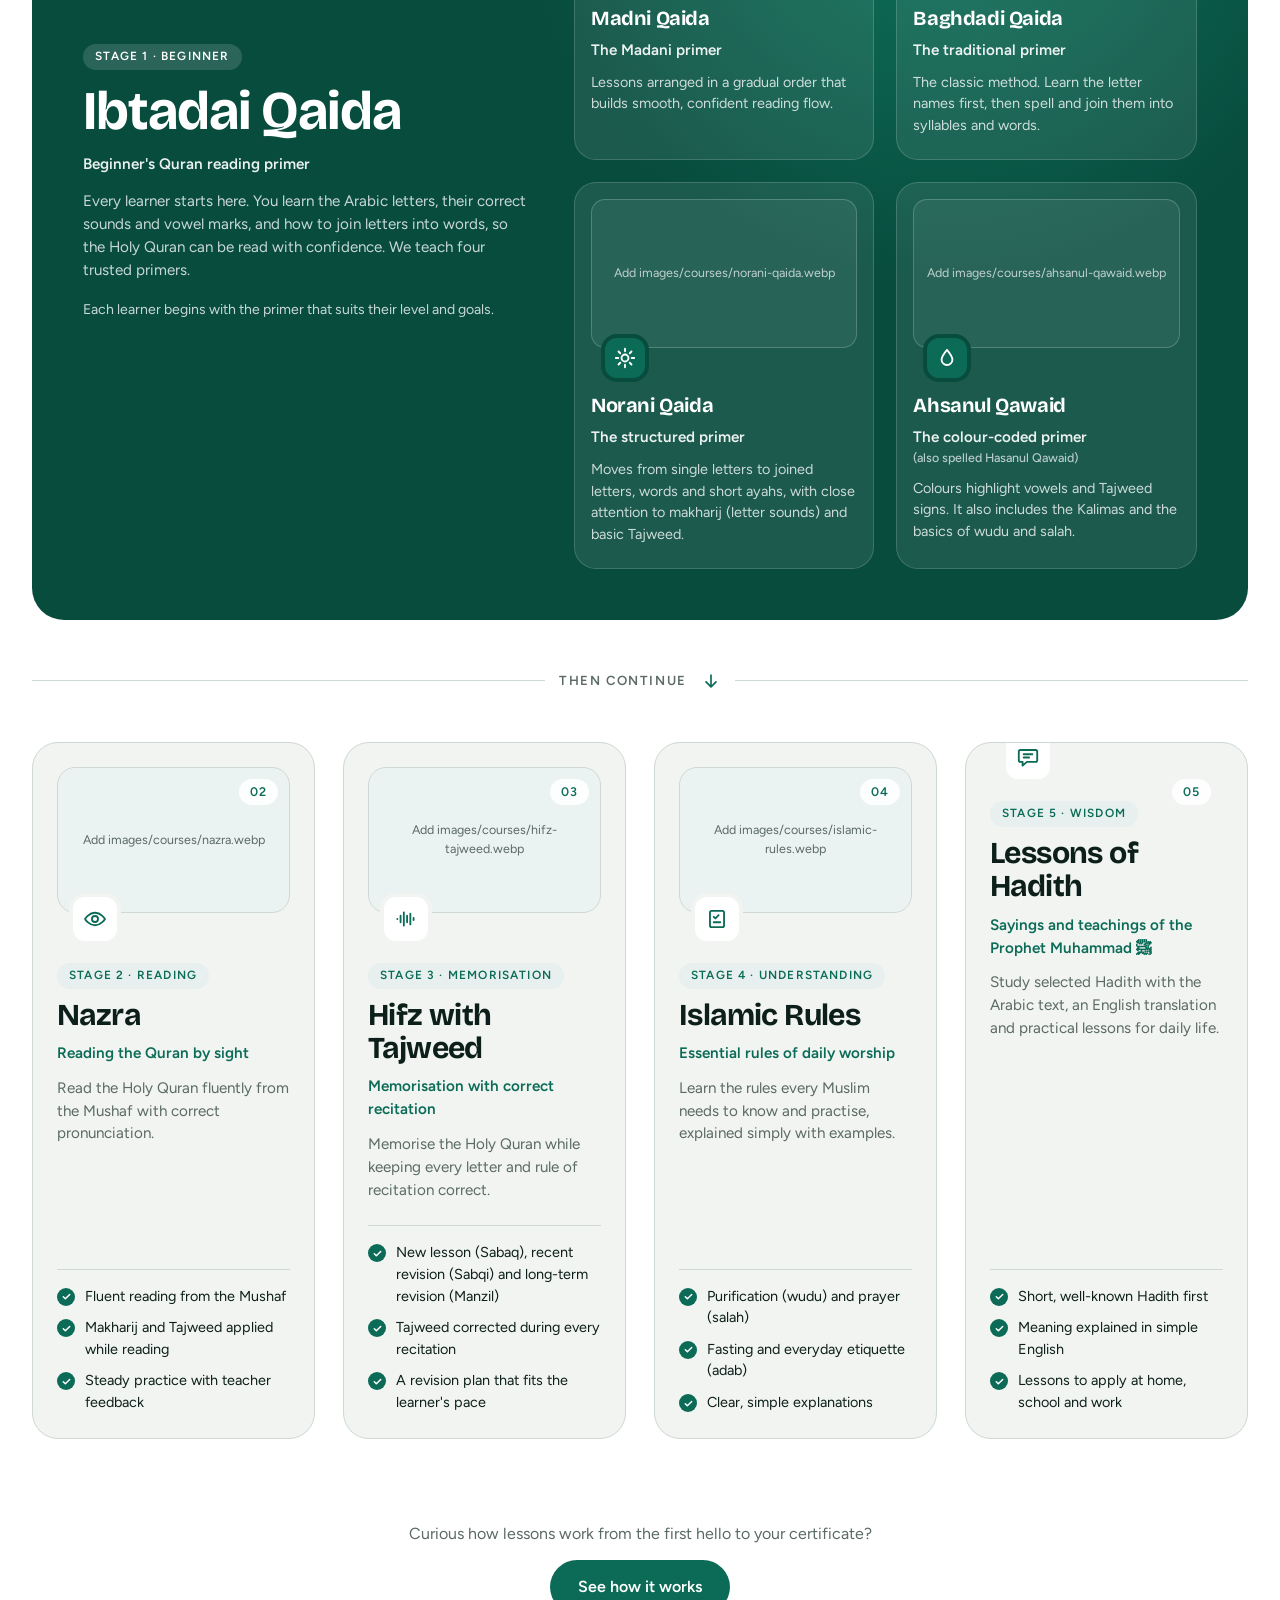
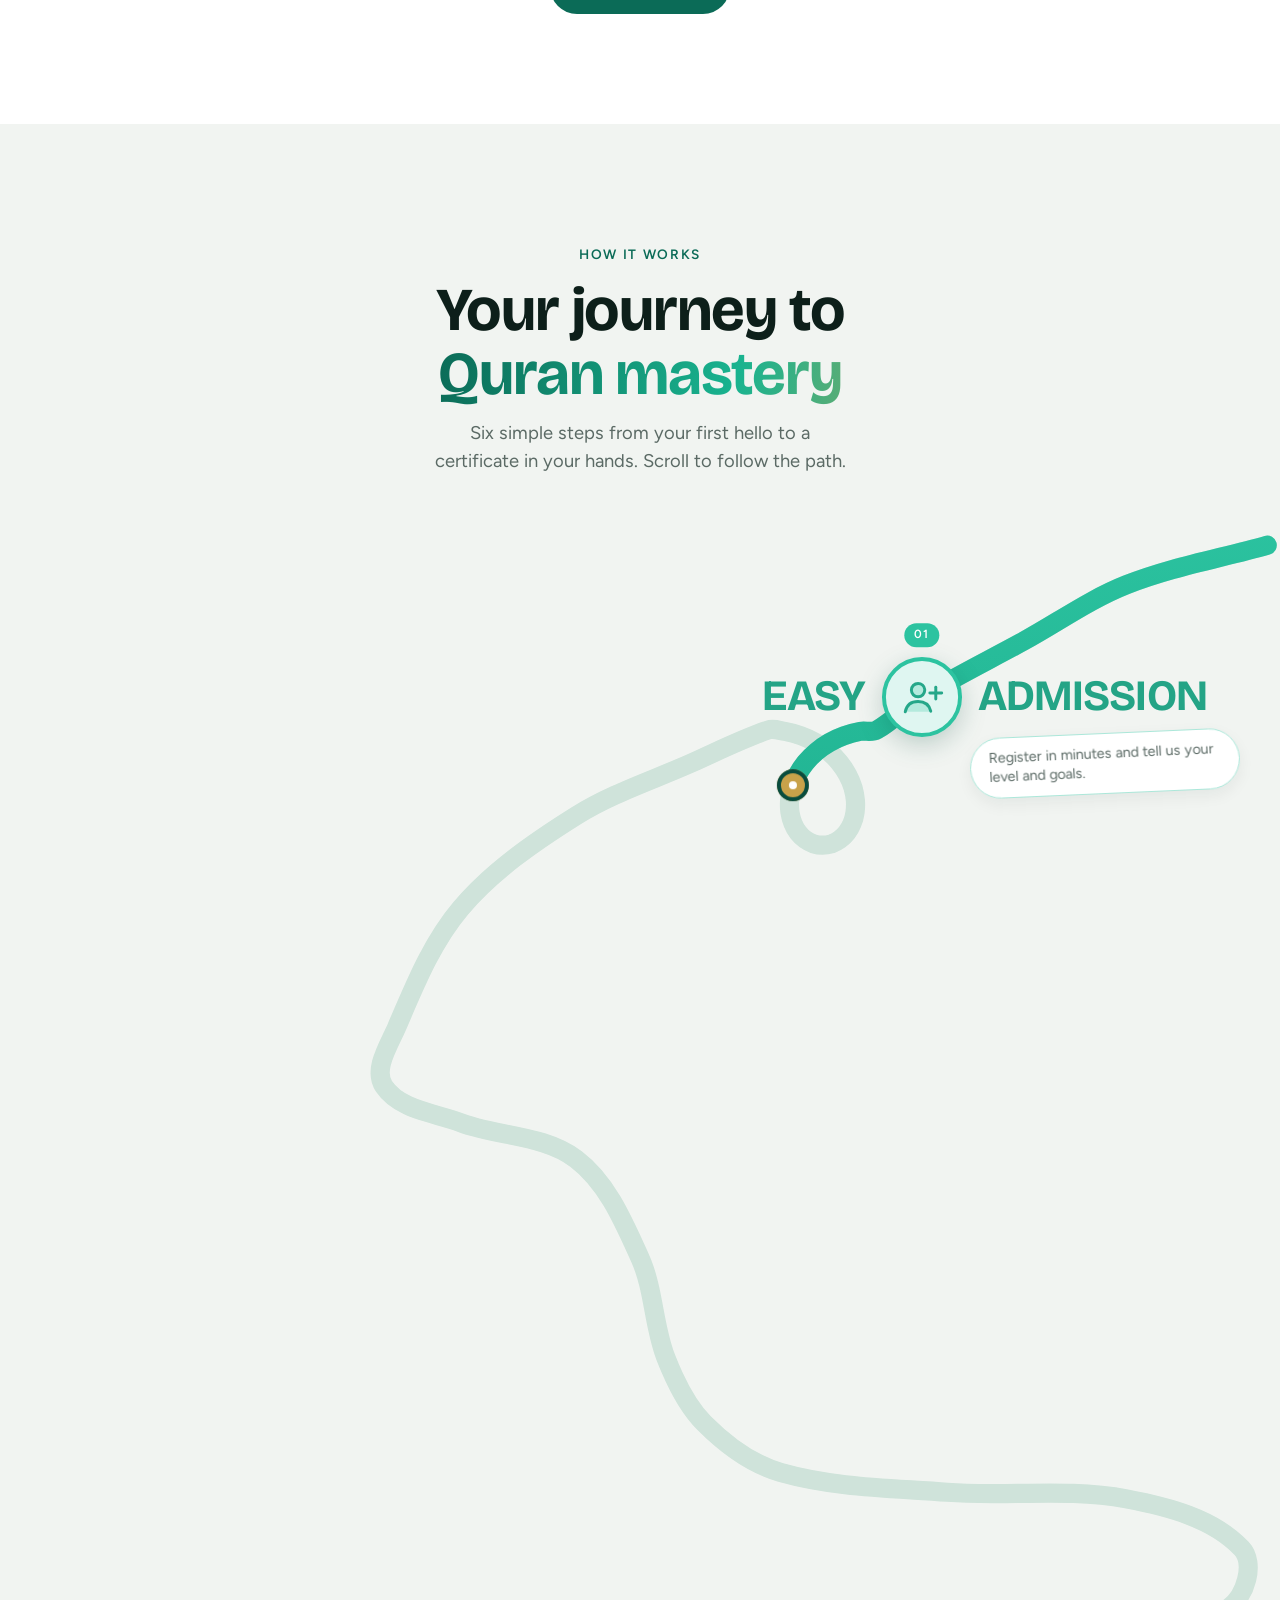
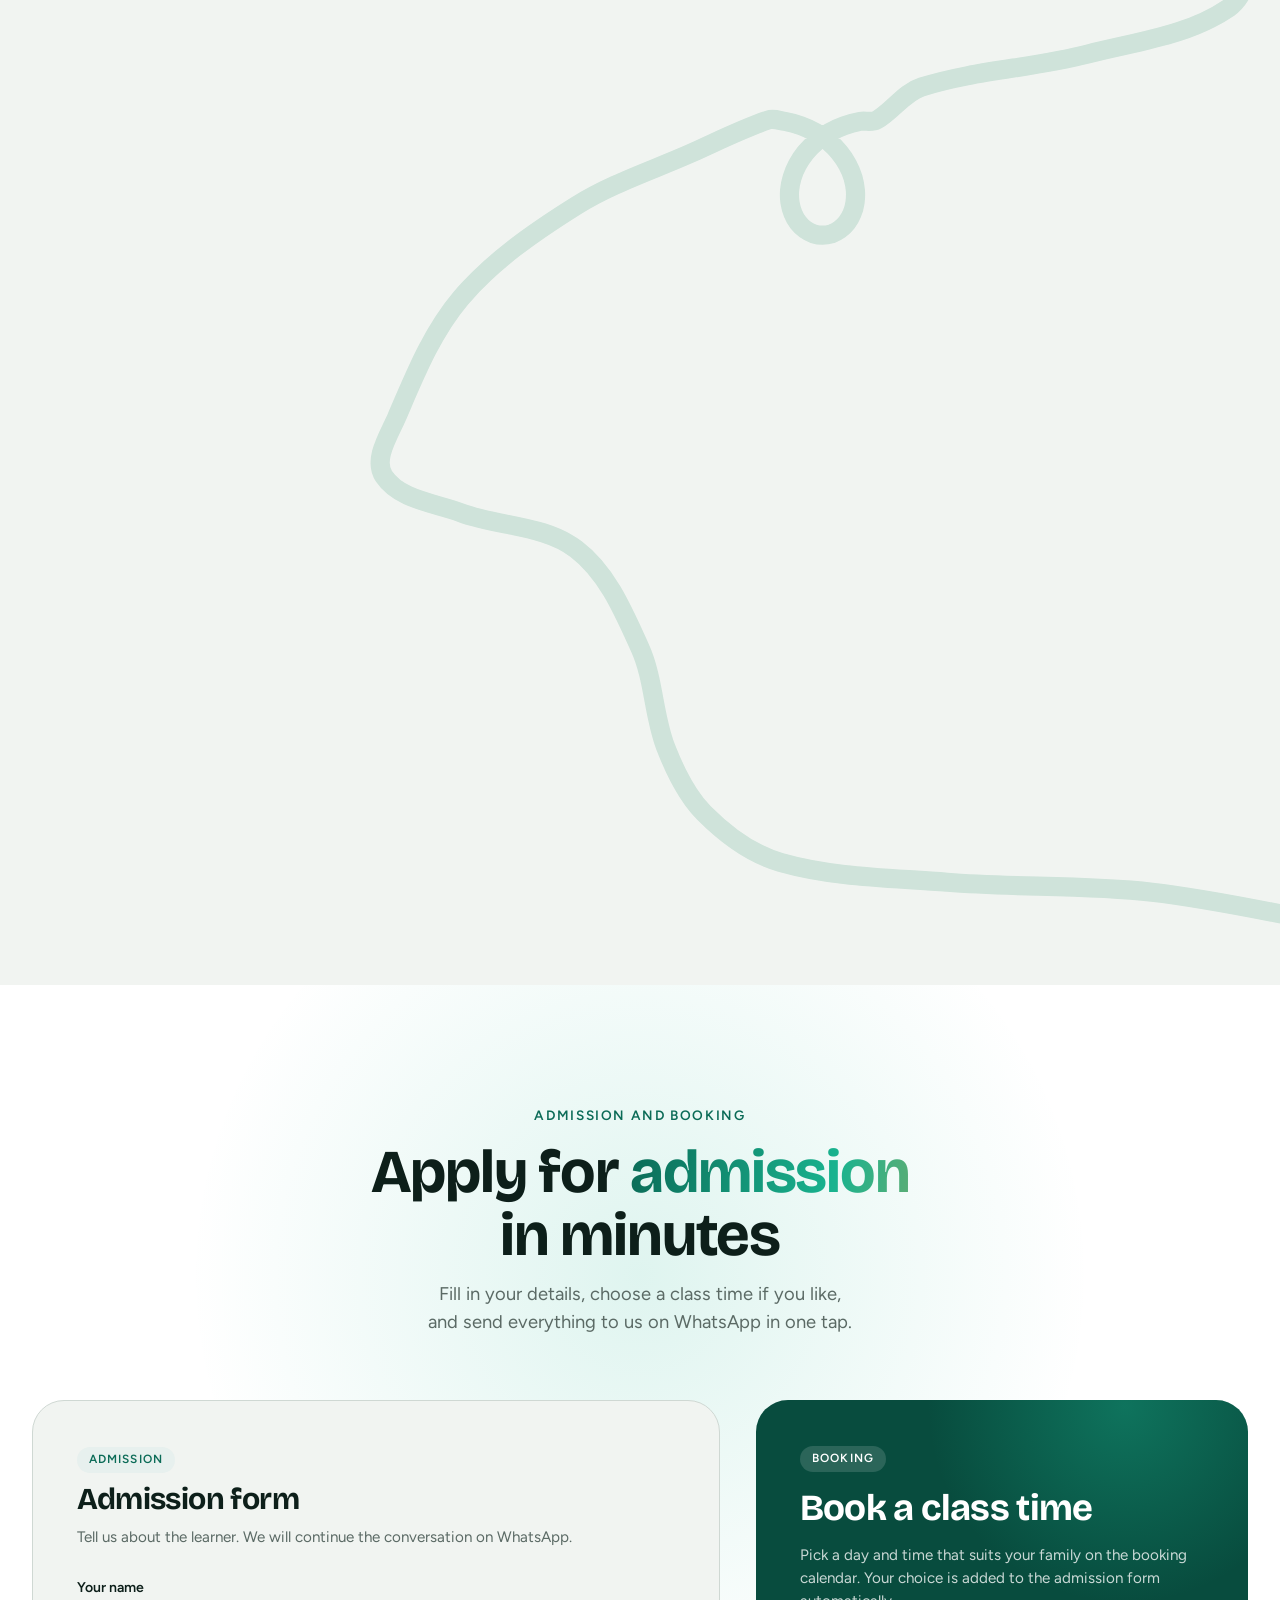
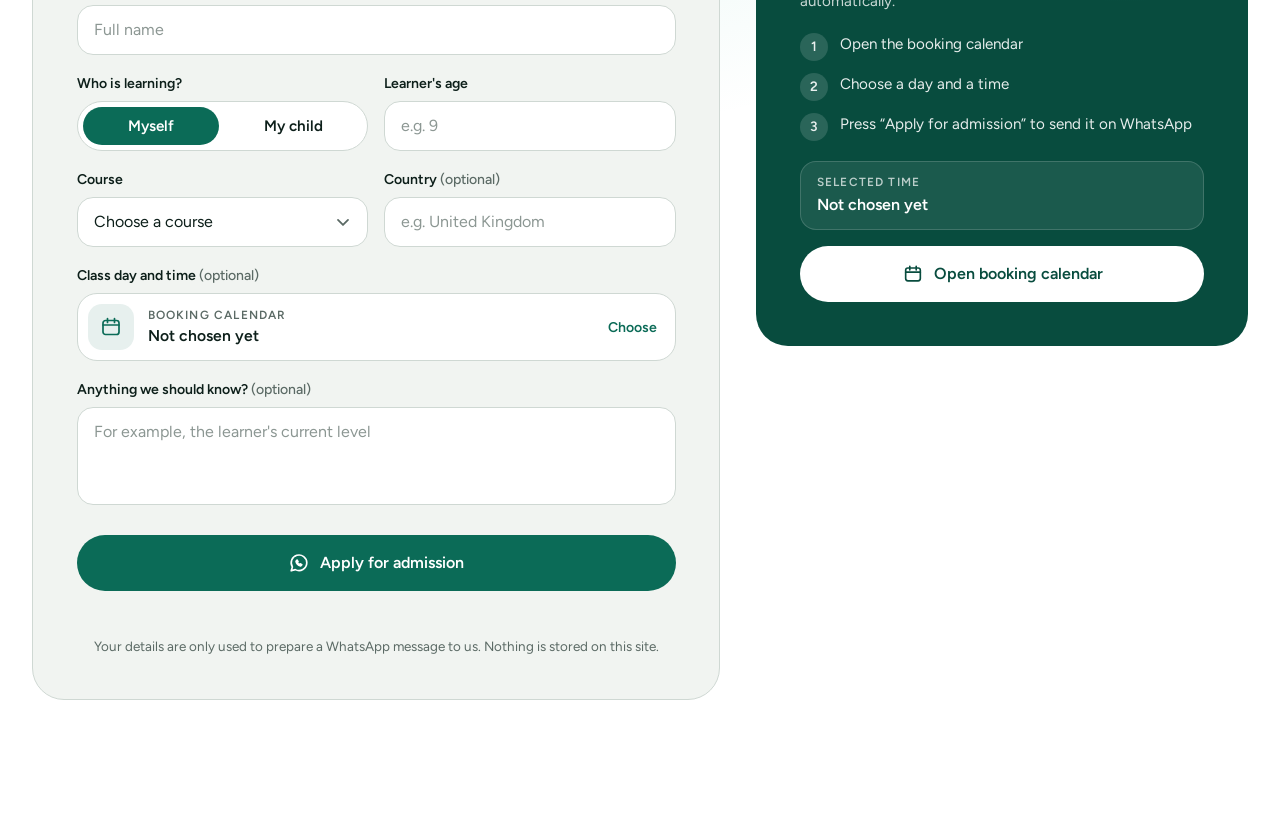
==== commit 41d4e8c7: "Add second round" ====
--- a/index.html
+++ b/index.html
@@ -10,6 +10,20 @@
 <link rel="preconnect" href="https://fonts.gstatic.com" crossorigin>
 <link href="https://fonts.googleapis.com/css2?family=Bricolage+Grotesque:opsz,wght@12..96,500;12..96,700&family=Figtree:wght@400;500;600&display=swap" rel="stylesheet">
 <link rel="stylesheet" href="./css/style.css">
+<script type="application/ld+json">
+{
+  "@context": "https://schema.org",
+  "@type": "ItemList",
+  "name": "Online Quran courses at Al Madinah Duxi",
+  "itemListElement": [
+    {"@type":"ListItem","position":1,"item":{"@type":"Course","name":"Ibtadai Qaida (Madni, Baghdadi, Norani and Ahsanul Qawaid)","description":"Beginner's Quran reading primer taught live online.","provider":{"@type":"Organization","name":"Al Madinah Duxi","sameAs":"https://almadinahduxi.vercel.app"}}},
+    {"@type":"ListItem","position":2,"item":{"@type":"Course","name":"Nazra","description":"Reading the Holy Quran by sight with correct pronunciation.","provider":{"@type":"Organization","name":"Al Madinah Duxi"}}},
+    {"@type":"ListItem","position":3,"item":{"@type":"Course","name":"Hifz with Tajweed","description":"Quran memorisation with correct Tajweed.","provider":{"@type":"Organization","name":"Al Madinah Duxi"}}},
+    {"@type":"ListItem","position":4,"item":{"@type":"Course","name":"Islamic Rules","description":"Essential rules of daily worship explained simply.","provider":{"@type":"Organization","name":"Al Madinah Duxi"}}},
+    {"@type":"ListItem","position":5,"item":{"@type":"Course","name":"Lessons of Hadith","description":"Selected Hadith with Arabic text, English translation and practical lessons.","provider":{"@type":"Organization","name":"Al Madinah Duxi"}}}
+  ]
+}
+</script>
 </head>
 <body>
 
@@ -59,9 +73,400 @@
       </div>
     </div>
   </section>
+    <!-- Courses -->
+  <section class="courses" id="courses" aria-labelledby="courses-title">
+    <div class="courses__head">
+      <p class="courses__eyebrow">Our courses</p>
+      <h2 class="courses__title" id="courses-title">Online Quran courses, <span class="grad">step by step</span></h2>
+      <p class="courses__sub">Five live courses that grow with the learner. Begin with the Qaida, move on to Nazra and Hifz, then deepen your understanding of Islamic rules and Hadith.</p>
+    </div>
+
+    <div class="courses__inner">
+
+      <!-- Stage 1: Ibtadai Qaida -->
+      <article class="foundation reveal" aria-labelledby="c1-title">
+        <div class="foundation__intro">
+          <span class="stage" data-stage="1" role="img" aria-label="Stage 1 of 5"><i></i><i></i><i></i><i></i><i></i></span>
+          <p class="ctag">Stage 1 · Beginner</p>
+          <h3 class="ctitle ctitle--xl" id="c1-title">Ibtadai Qaida</h3>
+          <p class="cmean">Beginner's Quran reading primer</p>
+          <p class="cdesc">Every learner starts here. You learn the Arabic letters, their correct sounds and vowel marks, and how to join letters into words, so the Holy Quran can be read with confidence. We teach four trusted primers.</p>
+          <p class="fnote">Each learner begins with the primer that suits their level and goals.</p>
+        </div>
+
+        <div class="qgrid">
+          <div class="qcard spot reveal" style="--i:1">
+            <figure class="cimg" data-label="images/courses/madni-qaida.webp"><img src="./images/courses/madni-qaida.webp" alt="Student learning Madni Qaida online" width="1280" height="720" loading="lazy" decoding="async"></figure>
+            <span class="cicon" aria-hidden="true"><svg viewBox="0 0 24 24"><path d="M12 6.5C10.5 5.3 8.4 4.7 5 4.7v12.6c3.4 0 5.5.6 7 1.8 1.5-1.2 3.6-1.8 7-1.8V4.7c-3.4 0-5.5.6-7 1.8Z"/><path d="M12 6.5v12.6"/></svg></span>
+            <h4 class="qtitle">Madni Qaida</h4>
+            <p class="cmean">The Madani primer</p>
+            <p class="cdesc">Lessons arranged in a gradual order that builds smooth, confident reading flow.</p>
+          </div>
+          <div class="qcard spot reveal" style="--i:2">
+            <figure class="cimg" data-label="images/courses/baghdadi-qaida.webp"><img src="./images/courses/baghdadi.webp" alt="Student learning Baghdadi Qaida online" width="1280" height="720" loading="lazy" decoding="async"></figure>
+            <span class="cicon" aria-hidden="true"><svg viewBox="0 0 24 24"><path d="M5 7h14M5 12h14M5 17h9"/></svg></span>
+            <h4 class="qtitle">Baghdadi Qaida</h4>
+            <p class="cmean">The traditional primer</p>
+            <p class="cdesc">The classic method. Learn the letter names first, then spell and join them into syllables and words.</p>
+          </div>
+          <div class="qcard spot reveal" style="--i:3">
+            <figure class="cimg" data-label="images/courses/norani-qaida.webp"><img src="./images/courses/norani-qaida.webp" alt="Student learning Norani Qaida online" width="1280" height="720" loading="lazy" decoding="async"></figure>
+            <span class="cicon" aria-hidden="true"><svg viewBox="0 0 24 24"><circle cx="12" cy="12" r="3.2"/><path d="M12 3.5v2.3M12 18.2v2.3M3.5 12h2.3M18.2 12h2.3M6 6l1.6 1.6M16.4 16.4 18 18M18 6l-1.6 1.6M7.6 16.4 6 18"/></svg></span>
+            <h4 class="qtitle">Norani Qaida</h4>
+            <p class="cmean">The structured primer</p>
+            <p class="cdesc">Moves from single letters to joined letters, words and short ayahs, with close attention to makharij (letter sounds) and basic Tajweed.</p>
+          </div>
+          <div class="qcard spot reveal" style="--i:4">
+            <figure class="cimg" data-label="images/courses/ahsanul-qawaid.webp"><img src="./images/courses/ahsanul-qawaid.webp" alt="Student learning Ahsanul Qawaid online" width="1280" height="720" loading="lazy" decoding="async"></figure>
+            <span class="cicon" aria-hidden="true"><svg viewBox="0 0 24 24"><path d="M12 4.5c3 3.6 5 6.2 5 9a5 5 0 0 1-10 0c0-2.8 2-5.4 5-9Z"/></svg></span>
+            <h4 class="qtitle">Ahsanul Qawaid</h4>
+            <p class="cmean">The colour-coded primer <span class="alias">(also spelled Hasanul Qawaid)</span></p>
+            <p class="cdesc">Colours highlight vowels and Tajweed signs. It also includes the Kalimas and the basics of wudu and salah.</p>
+          </div>
+        </div>
+      </article>
+
+      <p class="next" aria-hidden="true">
+        <span>Then continue</span>
+        <svg viewBox="0 0 24 24"><path d="M12 5v14M6 13l6 6 6-6"/></svg>
+      </p>
+
+      <!-- Stages 2 to 5 -->
+      <div class="path">
+        <article class="course spot reveal" style="--i:0" aria-labelledby="c2-title">
+          <span class="course__num" aria-hidden="true">02</span>
+          <figure class="cimg" data-label="images/courses/nazra.webp"><img src="./images/courses/nazra.webp" alt="Student reading the Quran in a Nazra class" width="1280" height="800" loading="lazy" decoding="async"></figure>
+          <div class="course__top">
+            <span class="cicon" aria-hidden="true"><svg viewBox="0 0 24 24"><path d="M2.8 12S6.2 6.2 12 6.2 21.2 12 21.2 12 17.8 17.8 12 17.8 2.8 12 2.8 12Z"/><circle cx="12" cy="12" r="2.8"/></svg></span>
+            <span class="stage" data-stage="2" role="img" aria-label="Stage 2 of 5"><i></i><i></i><i></i><i></i><i></i></span>
+          </div>
+          <p class="ctag">Stage 2 · Reading</p>
+          <h3 class="ctitle" id="c2-title">Nazra</h3>
+          <p class="cmean">Reading the Quran by sight</p>
+          <p class="cdesc">Read the Holy Quran fluently from the Mushaf with correct pronunciation.</p>
+          <ul class="clist">
+            <li>Fluent reading from the Mushaf</li>
+            <li>Makharij and Tajweed applied while reading</li>
+            <li>Steady practice with teacher feedback</li>
+          </ul>
+        </article>
+
+        <article class="course spot reveal" style="--i:1" aria-labelledby="c3-title">
+          <span class="course__num" aria-hidden="true">03</span>
+          <figure class="cimg" data-label="images/courses/hifz-tajweed.webp"><img src="./images/courses/hifz-tajweed.webp" alt="Student reading the Quran in a Hifz with tajweed class" width="1280" height="800" loading="lazy" decoding="async"></figure>
+          <div class="course__top">
+            <span class="cicon" aria-hidden="true"><svg viewBox="0 0 24 24"><path d="M4 12h.01M7 9v6M10 6v12M13 9v6M16 7v10M19 11v2"/></svg></span>
+            <span class="stage" data-stage="3" role="img" aria-label="Stage 3 of 5"><i></i><i></i><i></i><i></i><i></i></span>
+          </div>
+          <p class="ctag">Stage 3 · Memorisation</p>
+          <h3 class="ctitle" id="c3-title">Hifz with Tajweed</h3>
+          <p class="cmean">Memorisation with correct recitation</p>
+          <p class="cdesc">Memorise the Holy Quran while keeping every letter and rule of recitation correct.</p>
+          <ul class="clist">
+            <li>New lesson (Sabaq), recent revision (Sabqi) and long-term revision (Manzil)</li>
+            <li>Tajweed corrected during every recitation</li>
+            <li>A revision plan that fits the learner's pace</li>
+          </ul>
+        </article>
+
+        <article class="course spot reveal" style="--i:2" aria-labelledby="c4-title">
+          <span class="course__num" aria-hidden="true">04</span>
+          <figure class="cimg" data-label="images/courses/islamic-rules.webp"><img src="./images/courses/nazra.webp" alt="Student reading the Quran in a Nazra class" width="1280" height="800" loading="lazy" decoding="async"></figure>
+          <div class="course__top">
+            <span class="cicon" aria-hidden="true"><svg viewBox="0 0 24 24"><path d="M7 4.5h10A1.5 1.5 0 0 1 18.5 6v12a1.5 1.5 0 0 1-1.5 1.5H7A1.5 1.5 0 0 1 5.5 18V6A1.5 1.5 0 0 1 7 4.5Z"/><path d="m9 10 1.5 1.5 3-3M9 15h6"/></svg></span>
+            <span class="stage" data-stage="4" role="img" aria-label="Stage 4 of 5"><i></i><i></i><i></i><i></i><i></i></span>
+          </div>
+          <p class="ctag">Stage 4 · Understanding</p>
+          <h3 class="ctitle" id="c4-title">Islamic Rules</h3>
+          <p class="cmean">Essential rules of daily worship</p>
+          <p class="cdesc">Learn the rules every Muslim needs to know and practise, explained simply with examples.</p>
+          <ul class="clist">
+            <li>Purification (wudu) and prayer (salah)</li>
+            <li>Fasting and everyday etiquette (adab)</li>
+            <li>Clear, simple explanations</li>
+          </ul>
+        </article>
+
+        <article class="course spot reveal" style="--i:3" aria-labelledby="c5-title">
+          <span class="course__num" aria-hidden="true">05</span>
+          <div class="course__top">
+            <span class="cicon" aria-hidden="true"><svg viewBox="0 0 24 24"><path d="M5 5.5h14A1.5 1.5 0 0 1 20.5 7v8a1.5 1.5 0 0 1-1.5 1.5h-8L7 20v-3.5H5A1.5 1.5 0 0 1 3.5 15V7A1.5 1.5 0 0 1 5 5.5Z"/><path d="M8 9.5h8M8 12.5h5"/></svg></span>
+            <span class="stage" data-stage="5" role="img" aria-label="Stage 5 of 5"><i></i><i></i><i></i><i></i><i></i></span>
+          </div>
+          <p class="ctag">Stage 5 · Wisdom</p>
+          <h3 class="ctitle" id="c5-title">Lessons of Hadith</h3>
+          <p class="cmean">Sayings and teachings of the Prophet Muhammad ﷺ</p>
+          <p class="cdesc">Study selected Hadith with the Arabic text, an English translation and practical lessons for daily life.</p>
+          <ul class="clist">
+            <li>Short, well-known Hadith first</li>
+            <li>Meaning explained in simple English</li>
+            <li>Lessons to apply at home, school and work</li>
+          </ul>
+        </article>
+      </div>
+
+      <div class="courses__cta reveal">
+        <p>Curious how lessons work from the first hello to your certificate?</p>
+        <button class="btn btn--primary" type="button" data-scroll="#process"><span class="btn__label">See how it works</span></button>
+      </div>
+    </div>
+  </section>
+  <!-- PASTE inside <main>, right after the hero </section> -->
+  <!-- PASTE inside <main>, right after the hero </section> (replaces the previous version) -->
+  <section class="process" id="process" aria-labelledby="process-title">
+    <div class="process__head">
+      <p class="process__eyebrow">How it works</p>
+      <h2 class="process__title" id="process-title">Your journey to <span class="grad">Quran mastery</span></h2>
+      <p class="process__sub">Six simple steps from your first hello to a certificate in your hands. Scroll to follow the path.</p>
+    </div>
+
+    <div class="process__stage">
+      <svg class="process__svg" aria-hidden="true" focusable="false">
+        <defs>
+          <linearGradient id="pGrad" gradientUnits="userSpaceOnUse" x1="0" y1="0" x2="0" y2="1800">
+            <stop offset="0" stop-color="#2cc3a0"/>
+            <stop offset=".35" stop-color="#14a283"/>
+            <stop offset=".7" stop-color="#0b6b57"/>
+            <stop offset="1" stop-color="#084c3e"/>
+          </linearGradient>
+        </defs>
+        <path class="p-track" fill="none"/>
+        <path class="p-line" fill="none" stroke="url(#pGrad)"/>
+        <g class="p-head">
+          <circle class="p-pulse" r="16" fill="#c8a24a"/>
+          <circle r="14" fill="#c8a24a" stroke="#084c3e" stroke-width="4"/>
+          <circle r="4" fill="#fff"/>
+        </g>
+      </svg>
+
+      <ol class="process__list">
+        <!-- 1 Admission -->
+        <li class="pnode" style="--c:#2cc3a0">
+          <svg class="pbadge" viewBox="0 0 64 64"><circle class="bfill" cx="32" cy="32" r="29"/><circle class="istroke ring" pathLength="1" cx="32" cy="32" r="29"/>
+            <g transform="translate(14 14) scale(1.5)">
+              <circle class="ifill" cx="10" cy="8.5" r="3.4"/><path class="ifill" d="M3.5 19.5c.7-3.4 3.2-5.2 6.5-5.2s5.8 1.8 6.5 5.2z"/>
+              <circle class="istroke" pathLength="1" cx="10" cy="8.5" r="3.4" style="--d:.1s"/>
+              <path class="istroke" pathLength="1" d="M3.5 19.5c.7-3.4 3.2-5.2 6.5-5.2s5.8 1.8 6.5 5.2" style="--d:.25s"/>
+              <path class="istroke" pathLength="1" d="M19 7v6" style="--d:.45s"/><path class="istroke" pathLength="1" d="M16 10h6" style="--d:.55s"/>
+            </g></svg>
+          <div class="ptext"><span class="pnum">01</span><span class="ptitle"><span class="tl">Easy</span><span class="tr">Admission</span></span><span class="pnote">Register in minutes and tell us your level and goals.</span></div>
+        </li>
+        <!-- 2 Class booking -->
+        <li class="pnode" style="--c:#19b38f">
+          <svg class="pbadge" viewBox="0 0 64 64"><circle class="bfill" cx="32" cy="32" r="29"/><circle class="istroke ring" pathLength="1" cx="32" cy="32" r="29"/>
+            <g transform="translate(14 14) scale(1.5)">
+              <rect class="ifill" x="4" y="5.5" width="16" height="14" rx="2.5"/>
+              <rect class="istroke" pathLength="1" x="4" y="5.5" width="16" height="14" rx="2.5" style="--d:.1s"/>
+              <path class="istroke" pathLength="1" d="M4 10h16" style="--d:.3s"/><path class="istroke" pathLength="1" d="M8.5 3.5v4" style="--d:.4s"/><path class="istroke" pathLength="1" d="M15.5 3.5v4" style="--d:.45s"/>
+              <path class="istroke" pathLength="1" d="m9 15 2 2 4-4" style="--d:.6s"/>
+            </g></svg>
+          <div class="ptext"><span class="pnum">02</span><span class="ptitle"><span class="tl">Class</span><span class="tr">Booking</span></span><span class="pnote">Pick the days and times that suit your family.</span></div>
+        </li>
+        <!-- 3 Course selection -->
+        <li class="pnode" style="--c:#12a080">
+          <svg class="pbadge" viewBox="0 0 64 64"><circle class="bfill" cx="32" cy="32" r="29"/><circle class="istroke ring" pathLength="1" cx="32" cy="32" r="29"/>
+            <g transform="translate(14 14) scale(1.5)">
+              <path class="ifill" d="M12 6.5C10.5 5.3 8.4 4.7 5 4.7v12.6c3.4 0 5.5.6 7 1.8 1.5-1.2 3.6-1.8 7-1.8V4.7c-3.4 0-5.5.6-7 1.8Z"/>
+              <path class="istroke" pathLength="1" d="M12 6.5C10.5 5.3 8.4 4.7 5 4.7v12.6c3.4 0 5.5.6 7 1.8 1.5-1.2 3.6-1.8 7-1.8V4.7c-3.4 0-5.5.6-7 1.8Z" style="--d:.1s"/>
+              <path class="istroke" pathLength="1" d="M12 6.5v12.6" style="--d:.5s"/>
+              <path class="istroke" pathLength="1" d="M7.5 9h2.2M7.5 12h2.2M14.3 9h2.2" style="--d:.6s"/>
+            </g></svg>
+          <div class="ptext"><span class="pnum">03</span><span class="ptitle"><span class="tl">Course</span><span class="tr">Selection</span></span><span class="pnote">Choose Tajweed, Nazra or Hifz, built around you.</span></div>
+        </li>
+        <!-- 4 High quality classes -->
+        <li class="pnode" style="--c:#0e8a6f">
+          <svg class="pbadge" viewBox="0 0 64 64"><circle class="bfill" cx="32" cy="32" r="29"/><circle class="istroke ring" pathLength="1" cx="32" cy="32" r="29"/>
+            <g transform="translate(14 14) scale(1.5)">
+              <rect class="ifill" x="3" y="5.5" width="18" height="12" rx="2.5"/>
+              <rect class="istroke" pathLength="1" x="3" y="5.5" width="18" height="12" rx="2.5" style="--d:.1s"/>
+              <path class="istroke" pathLength="1" d="M9 21h6" style="--d:.4s"/><path class="istroke" pathLength="1" d="M12 17.5V21" style="--d:.45s"/>
+              <path class="istroke" pathLength="1" d="m10.5 9.5 4 2-4 2z" style="--d:.55s"/>
+            </g></svg>
+          <div class="ptext"><span class="pnum">04</span><span class="ptitle"><span class="tl">High Quality</span><span class="tr">Classes</span></span><span class="pnote">Live one-to-one lessons with qualified teachers.</span></div>
+        </li>
+        <!-- 5 Course completion -->
+        <li class="pnode" style="--c:#0b6b57">
+          <svg class="pbadge" viewBox="0 0 64 64"><circle class="bfill" cx="32" cy="32" r="29"/><circle class="istroke ring" pathLength="1" cx="32" cy="32" r="29"/>
+            <g transform="translate(14 14) scale(1.5)">
+              <path class="ifill" d="M6 4.5h11l-2 3.7 2 3.8H6z"/>
+              <path class="istroke" pathLength="1" d="M6 21V4" style="--d:.1s"/>
+              <path class="istroke" pathLength="1" d="M6 4.5h11l-2 3.7 2 3.8H6" style="--d:.35s"/>
+              <path class="istroke" pathLength="1" d="m9.2 8.3 1.4 1.4 2.4-2.6" style="--d:.7s"/>
+            </g></svg>
+          <div class="ptext"><span class="pnum">05</span><span class="ptitle"><span class="tl">Course</span><span class="tr">Completion</span></span><span class="pnote">Finish every level with steady progress reviews.</span></div>
+        </li>
+        <!-- 6 Certificate -->
+        <li class="pnode" style="--c:#084c3e">
+          <svg class="pbadge" viewBox="0 0 64 64"><circle class="bfill" cx="32" cy="32" r="29"/><circle class="istroke ring" pathLength="1" cx="32" cy="32" r="29"/>
+            <g transform="translate(14 14) scale(1.5)">
+              <circle class="ifill" cx="12" cy="9.5" r="5.5"/>
+              <circle class="istroke" pathLength="1" cx="12" cy="9.5" r="5.5" style="--d:.1s"/>
+              <path class="istroke" pathLength="1" d="m9 14.2-1.5 6.3 4.5-2.4 4.5 2.4-1.5-6.3" style="--d:.4s"/>
+              <path class="istroke" pathLength="1" d="m10 9.6 1.5 1.5 2.6-2.8" style="--d:.7s"/>
+            </g></svg>
+          <div class="ptext"><span class="pnum">06</span><span class="ptitle"><span class="tl">Your</span><span class="tr">Certificate</span></span><span class="pnote">Receive your certificate and celebrate the milestone.</span></div>
+        </li>
+      </ol>
+    </div>
+  </section>
+
+    <!-- Admission and booking -->
+  <section class="admission" id="admission" aria-labelledby="admission-title">
+    <div class="admission__head">
+      <p class="admission__eyebrow">Admission and booking</p>
+      <h2 class="admission__title" id="admission-title">Apply for <span class="grad">admission</span> in minutes</h2>
+      <p class="admission__sub">Fill in your details, choose a class time if you like, and send everything to us on WhatsApp in one tap.</p>
+    </div>
+
+    <div class="admission__inner">
+      <div class="adm reveal">
+        <div class="adm__head">
+          <p class="ctag">Admission</p>
+          <h3 class="ctitle">Admission form</h3>
+          <p class="cdesc">Tell us about the learner. We will continue the conversation on WhatsApp.</p>
+        </div>
+
+        <form id="admission-form" novalidate>
+          <div class="adm__grid">
+            <div class="field field--full">
+              <label class="field__label" for="f-name">Your name</label>
+              <input class="input" id="f-name" name="fullname" type="text" autocomplete="name" placeholder="Full name" aria-describedby="e-name">
+              <p class="field__err" id="e-name"></p>
+            </div>
+
+            <div class="field">
+              <span class="field__label" id="l-learner">Who is learning?</span>
+              <div class="seg" role="radiogroup" aria-labelledby="l-learner">
+                <label class="seg__opt"><input type="radio" name="learner" value="Myself" checked><span>Myself</span></label>
+                <label class="seg__opt"><input type="radio" name="learner" value="My child"><span>My child</span></label>
+              </div>
+            </div>
+
+            <div class="field">
+              <label class="field__label" for="f-age">Learner's age</label>
+              <input class="input" id="f-age" name="age" type="number" inputmode="numeric" min="3" max="99" placeholder="e.g. 9" aria-describedby="e-age">
+              <p class="field__err" id="e-age"></p>
+            </div>
+
+            <div class="field">
+              <label class="field__label" for="f-course">Course</label>
+              <select class="input" id="f-course" name="course" aria-describedby="e-course">
+                <option value="" selected disabled>Choose a course</option>
+                <optgroup label="Ibtadai Qaida">
+                  <option>Madni Qaida</option>
+                  <option>Baghdadi Qaida</option>
+                  <option>Norani Qaida</option>
+                  <option>Ahsanul Qawaid</option>
+                </optgroup>
+                <option>Nazra</option>
+                <option>Hifz with Tajweed</option>
+                <option>Islamic Rules</option>
+                <option>Lessons of Hadith</option>
+                <option>Not sure yet, please guide me</option>
+              </select>
+              <p class="field__err" id="e-course"></p>
+            </div>
+
+            <div class="field">
+              <label class="field__label" for="f-country">Country <span class="field__opt">(optional)</span></label>
+              <input class="input" id="f-country" name="country" type="text" autocomplete="country-name" placeholder="e.g. United Kingdom">
+            </div>
+
+            <div class="field field--full">
+              <span class="field__label" id="l-time">Class day and time <span class="field__opt">(optional)</span></span>
+              <button class="timepick" type="button" data-booking-open data-slot-row aria-describedby="l-time">
+                <span class="timepick__icon" aria-hidden="true"><svg viewBox="0 0 24 24"><rect x="4" y="5.5" width="16" height="14" rx="2.5"/><path d="M4 10h16M8.5 3.5v4M15.5 3.5v4"/></svg></span>
+                <span class="timepick__text">
+                  <span class="timepick__label">Booking calendar</span>
+                  <span class="timepick__value" data-slot-text>Not chosen yet</span>
+                </span>
+                <span class="timepick__go" data-slot-go>Choose</span>
+              </button>
+            </div>
+
+            <div class="field field--full">
+              <label class="field__label" for="f-note">Anything we should know? <span class="field__opt">(optional)</span></label>
+              <textarea class="input" id="f-note" name="message" rows="3" placeholder="For example, the learner's current level"></textarea>
+            </div>
+          </div>
+
+          <div class="adm__submit">
+            <button class="btn btn--primary btn--block" type="submit">
+              <svg viewBox="0 0 24 24" aria-hidden="true"><path d="M20.5 11.8a8.5 8.5 0 0 1-12.6 7.4L3.5 20.5l1.3-4.2a8.5 8.5 0 1 1 15.7-4.5Z"/><path d="M8.8 10.2c.3 2.2 2.6 4.4 5 5l1.3-1.3-1.9-1-.8.7c-.9-.4-1.7-1.2-2.1-2.1l.7-.8-1-1.9Z"/></svg>
+              <span class="btn__label">Apply for admission</span>
+            </button>
+            <p class="adm__status" id="adm-status" role="status" aria-live="polite"></p>
+            <p class="adm__note">Your details are only used to prepare a WhatsApp message to us. Nothing is stored on this site.</p>
+          </div>
+        </form>
+      </div>
+
+      <aside class="bookcard reveal" style="--i:1" aria-labelledby="book-title">
+        <p class="ctag">Booking</p>
+        <h3 class="ctitle" id="book-title">Book a class time</h3>
+        <p class="cdesc">Pick a day and time that suits your family on the booking calendar. Your choice is added to the admission form automatically.</p>
+        <ol class="steps">
+          <li>Open the booking calendar</li>
+          <li>Choose a day and a time</li>
+          <li>Press “Apply for admission” to send it on WhatsApp</li>
+        </ol>
+        <div class="bookcard__slot" data-slot-row>
+          <span class="bookcard__label">Selected time</span>
+          <span class="bookcard__value" data-slot-text>Not chosen yet</span>
+        </div>
+        <button class="btn btn--light btn--block" type="button" data-booking-open>
+          <svg viewBox="0 0 24 24" aria-hidden="true"><rect x="4" y="5.5" width="16" height="14" rx="2.5"/><path d="M4 10h16M8.5 3.5v4M15.5 3.5v4"/></svg>
+          <span class="btn__label">Open booking calendar</span>
+        </button>
+      </aside>
+    </div>
+  </section>
+  <!-- OPTIONAL nav link: <a href="#process" data-scroll="#process">Journey</a> -->
 
   <!-- Next sections go here. Give each one an id that matches a nav link: about, courses, founder -->
 </main>
+<!-- Booking container: bottom sheet on phones, popup on large screens -->
+<div class="booking" id="booking" role="dialog" aria-modal="true" aria-labelledby="booking-title" aria-hidden="true" inert>
+  <div class="booking__backdrop" data-close></div>
+  <div class="booking__panel">
+    <span class="booking__grab" aria-hidden="true"></span>
+    <button class="booking__close" type="button" data-close aria-label="Close booking">
+      <svg viewBox="0 0 24 24" aria-hidden="true"><path d="M6 6l12 12M18 6 6 18"/></svg>
+    </button>
+
+    <header class="booking__head">
+      <p class="ctag">Booking</p>
+      <h2 class="booking__title" id="booking-title">Choose a class day and time</h2>
+      <p class="booking__sub">Pick a date, then a time. Times are shown in your local time.</p>
+    </header>
+
+    <div class="booking__body">
+      <div class="cal">
+        <div class="cal__bar">
+          <button class="cal__nav" type="button" data-cal="prev" aria-label="Previous month"><svg viewBox="0 0 24 24" aria-hidden="true"><path d="m14.5 6-6 6 6 6"/></svg></button>
+          <p class="cal__month" aria-live="polite"></p>
+          <button class="cal__nav" type="button" data-cal="next" aria-label="Next month"><svg viewBox="0 0 24 24" aria-hidden="true"><path d="m9.5 6 6 6-6 6"/></svg></button>
+        </div>
+        <div class="cal__week" aria-hidden="true"></div>
+        <div class="cal__grid"></div>
+      </div>
+
+      <div class="slots">
+        <p class="slots__label">Choose a time</p>
+        <div class="slots__grid"></div>
+        <p class="slots__hint" data-slot-hint></p>
+      </div>
+    </div>
+
+    <footer class="booking__foot">
+      <p class="booking__sum" data-sum aria-live="polite">No date selected</p>
+      <div class="booking__actions">
+        <button class="btn btn--ghost" type="button" data-clear>Clear</button>
+        <button class="btn btn--primary" type="button" data-save disabled>Save slot</button>
+      </div>
+    </footer>
+  </div>
+</div>
 
 <script src="./js/script.js"></script>
 </body>
--- a/css/style.css
+++ b/css/style.css
@@ -157,4 +157,354 @@
   .device{animation:none;opacity:1}
   .is-morph .btn,.btn__icon,.btn__label{transition:none}
   html{scroll-behavior:auto}
+}
+
+/* ===== Process path section ===== */
+.process{background:var(--panel);padding-top:clamp(72px,10vw,120px);overflow:hidden;overflow:clip}
+.process__head{max-width:760px;margin:0 auto;padding:0 var(--pad);text-align:center;display:flex;flex-direction:column;align-items:center;gap:14px}
+.process__eyebrow{font-size:.85rem;font-weight:600;letter-spacing:.12em;text-transform:uppercase;color:var(--brand)}
+.process__title{font-family:var(--font-display);font-weight:700;font-size:clamp(2rem,6vw,3.8rem);line-height:1.05;letter-spacing:-.02em;text-wrap:balance}
+.process__sub{max-width:34rem;color:var(--muted);font-size:clamp(.95rem,3.4vw,1.15rem);text-wrap:balance}
+
+.process__stage{--bs:clamp(64px,7vw,84px);position:relative;width:100%;height:2100px;margin-top:clamp(8px,2vw,24px)}
+.process__svg{position:absolute;inset:0;width:100%;height:100%;overflow:hidden;z-index:1}
+
+/* One thick tube. The faded track (same width) shows the road ahead; the gradient line draws on scroll */
+.p-track,.p-line{stroke-linecap:round;stroke-linejoin:round;stroke-width:clamp(12px,1.5vw,20px)}
+.p-track{stroke:#cfe3da}
+.p-line{will-change:stroke-dashoffset}
+.p-head{will-change:transform}
+.p-pulse{transform-box:fill-box;transform-origin:center;animation:pulse 2s ease-out infinite}
+@keyframes pulse{from{transform:scale(.8);opacity:.55}to{transform:scale(2.1);opacity:0}}
+
+.process__list{list-style:none;position:absolute;inset:0;z-index:2;pointer-events:none}
+.pnode{position:absolute;width:0;height:0;--t:color-mix(in srgb,var(--c) 15%,#fff);--ic:color-mix(in srgb,var(--c) 82%,#04261e)}
+
+/* Badge (unchanged): ring and icon strokes draw in, tinted fills fade in */
+.pbadge{position:absolute;left:0;top:0;width:var(--bs);height:var(--bs);overflow:visible;opacity:0;transform:translate(-50%,-50%) scale(.5);filter:drop-shadow(0 8px 12px rgba(8,76,62,.22));transition:transform .8s cubic-bezier(.34,1.56,.64,1),opacity .35s}
+.pnode.is-on .pbadge{opacity:1;transform:translate(-50%,-50%) scale(1)}
+.bfill{fill:var(--t)}
+.pbadge g{fill:none;stroke:var(--ic);stroke-width:1.5;stroke-linecap:round;stroke-linejoin:round}
+.ifill{fill:var(--c);stroke:none;opacity:0;transition:opacity .6s .8s}
+.pnode.is-on .ifill{opacity:.24}
+.istroke{fill:none;opacity:0;stroke-dasharray:1;stroke-dashoffset:1;transition:stroke-dashoffset .9s cubic-bezier(.5,0,.2,1) calc(.15s + var(--d,0s)),opacity .01s calc(.15s + var(--d,0s))}
+.pnode.is-on .istroke{opacity:1;stroke-dashoffset:0}
+.ring{stroke:var(--c);stroke-width:3;transform:rotate(-90deg);transform-box:fill-box;transform-origin:center}
+
+/* Wide screens: title split around the badge, pill note underneath */
+.ptext{position:absolute;left:0;top:0;width:0;height:0}
+.ptitle{display:contents;font-family:var(--font-display);font-weight:700;font-size:clamp(1.5rem,3.4vw,2.7rem);line-height:1;letter-spacing:-.02em;text-transform:uppercase;color:color-mix(in srgb,var(--c) 80%,#04261e)}
+.tl,.tr{position:absolute;top:0;transform:translateY(-50%);white-space:nowrap}
+.tl{right:calc(var(--bs) / 2 + 14px)}
+.tr{left:calc(var(--bs) / 2 + 14px)}
+.pnum{position:absolute;left:0;top:calc(var(--bs) / -2 - 8px);transform:translate(-50%,-100%);padding:3px 10px;border-radius:999px;background:var(--c);color:#fff;font-size:.74rem;font-weight:600;letter-spacing:.1em}
+.pnote{position:absolute;top:calc(var(--bs) / 2 - 6px);width:max-content;max-width:270px;padding:10px 18px;border:1.5px solid color-mix(in srgb,var(--c) 40%,#fff);border-radius:999px;background:rgba(255,255,255,.94);font-size:clamp(.78rem,1.2vw,.9rem);line-height:1.35;color:var(--muted);transform:rotate(-2.5deg);box-shadow:0 6px 16px rgba(13,31,26,.06)}
+.pnode:nth-child(even) .pnote{transform:rotate(2.5deg)}
+.pn-r .pnote{left:calc(var(--bs) / 2 + 6px)}
+.pn-l .pnote{right:calc(var(--bs) / 2 + 6px)}
+
+.pnum,.tl,.tr,.pnote{opacity:0;transition:opacity .6s .25s,translate .8s .25s cubic-bezier(.2,.8,.2,1)}
+.tl{translate:20px 0}
+.tr{translate:-20px 0}
+.pnum,.pnote{translate:0 14px}
+.pnode.is-on .pnum,.pnode.is-on .tl,.pnode.is-on .tr,.pnode.is-on .pnote{opacity:1;translate:0 0}
+
+/* Narrow screens: the text becomes one small card under the badge */
+.process__stage.is-small .ptext{top:calc(var(--bs) / 2 + 12px);width:min(280px,calc(100vw - 2 * var(--pad)));height:auto;transform:translateX(-50%);display:flex;flex-direction:column;align-items:center;gap:7px;text-align:center;padding:12px 14px 14px;border-radius:22px;background:rgba(255,255,255,.95);box-shadow:0 10px 26px rgba(13,31,26,.12);opacity:0;translate:0 16px;transition:opacity .6s .2s,translate .8s .2s cubic-bezier(.2,.8,.2,1)}
+.process__stage.is-small .pnode.is-on .ptext{opacity:1;translate:0 0}
+.process__stage.is-small .ptitle{display:block;font-size:clamp(1.2rem,5.5vw,1.6rem);text-wrap:balance}
+.process__stage.is-small .tl,.process__stage.is-small .tr{position:static;display:inline;transform:none;opacity:1;translate:none;transition:none}
+.process__stage.is-small .tl::after{content:" "}
+.process__stage.is-small .pnum,.process__stage.is-small .pnote{position:static;max-width:none;transform:none!important;opacity:1;translate:none;transition:none;padding:0;border:0;background:none;box-shadow:none}
+.process__stage.is-small .pnum{padding:3px 10px;background:var(--c)}
+
+@media (prefers-reduced-motion:reduce){
+  .pbadge,.ptext,.ifill,.istroke,.pnum,.tl,.tr,.pnote{transition:none}
+  .p-pulse{animation:none;opacity:0}
+}
+
+
+/* ===== Courses ===== */
+.courses{position:relative;background:var(--bg);padding:clamp(72px,10vw,120px) 0 clamp(64px,9vw,110px);overflow:hidden;overflow:clip}
+.courses::before{content:"";position:absolute;top:-160px;left:50%;width:min(900px,120vw);aspect-ratio:1;translate:-50% 0;background:radial-gradient(closest-side,color-mix(in srgb,var(--mint) 14%,transparent),transparent);pointer-events:none}
+.courses__head{position:relative;max-width:760px;margin:0 auto;padding:0 var(--pad);text-align:center;display:flex;flex-direction:column;align-items:center;gap:14px}
+.courses__eyebrow{font-size:.85rem;font-weight:600;letter-spacing:.12em;text-transform:uppercase;color:var(--brand)}
+.courses__title{font-family:var(--font-display);font-weight:700;font-size:clamp(2rem,6vw,3.8rem);line-height:1.05;letter-spacing:-.02em;text-wrap:balance}
+.courses__sub{max-width:36rem;color:var(--muted);font-size:clamp(.95rem,3.4vw,1.15rem);text-wrap:balance}
+.courses__inner{position:relative;width:min(1240px,100% - 2 * var(--pad));margin:clamp(36px,6vw,64px) auto 0;display:grid;gap:clamp(16px,2.4vw,28px)}
+
+/* Shared text pieces */
+.ctag{display:inline-flex;align-self:flex-start;padding:4px 12px;border-radius:999px;background:color-mix(in srgb,var(--brand) 10%,var(--bg));color:var(--brand);font-size:.74rem;font-weight:600;letter-spacing:.1em;text-transform:uppercase}
+.ctitle,.qtitle{font-family:var(--font-display);font-weight:700;line-height:1.1;letter-spacing:-.02em}
+.ctitle{font-size:clamp(1.5rem,2.4vw,1.9rem)}
+.ctitle--xl{font-size:clamp(2.1rem,4.6vw,3.4rem);line-height:1.02}
+.qtitle{font-size:1.25rem}
+.cmean{font-size:.95rem;font-weight:600;color:var(--brand)}
+.cdesc{font-size:.95rem;color:var(--muted)}
+.alias{display:block;font-size:.78rem;font-weight:500;opacity:.75}
+.cicon{display:grid;place-items:center;flex:none;width:52px;height:52px;border-radius:16px;background:color-mix(in srgb,var(--brand) 10%,var(--bg));color:var(--brand);transition:background .3s,color .3s,transform .4s cubic-bezier(.34,1.56,.64,1)}
+.cicon svg{width:26px;height:26px;fill:none;stroke:currentColor;stroke-width:1.7;stroke-linecap:round;stroke-linejoin:round}
+
+/* Stage dots (filled up to data-stage) */
+.stage{display:inline-flex;gap:5px;align-items:center}
+.stage i{width:18px;height:6px;border-radius:999px;background:var(--line)}
+.stage[data-stage="1"] i:nth-child(-n+1),.stage[data-stage="2"] i:nth-child(-n+2),.stage[data-stage="3"] i:nth-child(-n+3),.stage[data-stage="4"] i:nth-child(-n+4),.stage[data-stage="5"] i:nth-child(-n+5){background:var(--brand)}
+
+/* Cursor spotlight (set by JS on devices with a mouse) */
+.spot::after{content:"";position:absolute;inset:0;border-radius:inherit;pointer-events:none;opacity:0;transition:opacity .3s;background:radial-gradient(280px circle at var(--mx,50%) var(--my,50%),color-mix(in srgb,var(--mint) 18%,transparent),transparent 70%)}
+@media (hover:hover) and (pointer:fine){.spot:hover::after{opacity:1}}
+
+/* Scroll reveal. Content stays visible if JS is off: .is-ready is added by the script */
+.reveal{transition:opacity .7s cubic-bezier(.2,.8,.2,1) calc(var(--i,0) * 90ms),translate .8s cubic-bezier(.2,.8,.2,1) calc(var(--i,0) * 90ms),transform .35s ease,box-shadow .35s,border-color .35s}
+.courses.is-ready .reveal{opacity:0;translate:0 34px}
+.courses.is-ready .reveal.is-in{opacity:1;translate:0 0}
+
+/* Stage 1: dark foundation panel */
+.foundation{position:relative;isolation:isolate;display:grid;grid-template-columns:minmax(0,5fr) minmax(0,7fr);gap:clamp(20px,3vw,40px);padding:clamp(22px,3.4vw,44px);border-radius:clamp(22px,3vw,32px);background:var(--brand-dark);color:#fff;overflow:hidden}
+.foundation::before{content:"";position:absolute;z-index:-1;top:-35%;right:-10%;width:70%;aspect-ratio:1;background:radial-gradient(closest-side,color-mix(in srgb,var(--mint) 38%,transparent),transparent);animation:drift 12s ease-in-out infinite alternate}
+@keyframes drift{to{transform:translate(-8%,12%) scale(1.12)}}
+.foundation__intro{display:flex;flex-direction:column;justify-content:center;align-items:flex-start;gap:12px}
+.foundation .ctag{background:rgba(255,255,255,.14);color:#fff}
+.foundation .cmean{color:#fff;opacity:.92}
+.foundation .cdesc,.foundation .fnote{color:rgba(255,255,255,.78)}
+.fnote{font-size:.88rem;padding-top:4px}
+.foundation .stage i{background:rgba(255,255,255,.28)}
+.foundation .stage[data-stage="1"] i:nth-child(1){background:var(--mint)}
+
+.qgrid{display:grid;grid-template-columns:repeat(2,minmax(0,1fr));gap:14px}
+.qcard{position:relative;display:flex;flex-direction:column;align-items:flex-start;gap:8px;padding:18px;border-radius:22px;background:rgba(255,255,255,.08);border:1px solid rgba(255,255,255,.16);overflow:hidden}
+.qcard .cicon{background:rgba(255,255,255,.14);color:#fff}
+.qcard .cmean{color:#fff;opacity:.92}
+.qcard .cdesc{color:rgba(255,255,255,.78);font-size:.9rem}
+@media (hover:hover) and (pointer:fine){
+  .qcard:hover{transform:translateY(-5px);border-color:rgba(255,255,255,.4)}
+  .qcard:hover .cicon{background:var(--mint);transform:rotate(-8deg) scale(1.08)}
+}
+
+/* Divider between stage 1 and the rest */
+.next{display:flex;align-items:center;gap:14px;color:var(--muted);font-size:.82rem;font-weight:600;letter-spacing:.12em;text-transform:uppercase}
+.next::before,.next::after{content:"";flex:1;height:1px;background:var(--line)}
+.next svg{width:20px;height:20px;fill:none;stroke:var(--brand);stroke-width:2;stroke-linecap:round;stroke-linejoin:round;animation:nudge 1.8s ease-in-out infinite}
+@keyframes nudge{50%{transform:translateY(5px)}}
+
+/* Stages 2 to 5 */
+.path{display:grid;grid-template-columns:repeat(4,minmax(0,1fr));gap:clamp(14px,2vw,22px)}
+.course{position:relative;display:flex;flex-direction:column;gap:10px;padding:clamp(20px,2.2vw,28px);border-radius:26px;background:var(--panel);border:1px solid var(--line);overflow:hidden}
+.course::before{content:"";position:absolute;left:0;right:0;top:0;height:4px;background:linear-gradient(90deg,var(--brand),var(--mint),var(--gold));transform:scaleX(0);transform-origin:left;transition:transform .5s cubic-bezier(.4,0,.2,1)}
+.course__top{display:flex;align-items:center;justify-content:space-between;gap:12px;margin-bottom:6px}
+.course__num{position:absolute;right:18px;top:62px;font-family:var(--font-display);font-weight:700;font-size:4.4rem;line-height:1;color:color-mix(in srgb,var(--brand) 9%,transparent);pointer-events:none}
+.clist{list-style:none;display:grid;gap:9px;margin-top:auto;padding-top:16px;border-top:1px dashed var(--line);font-size:.9rem}
+.clist li{display:flex;gap:10px;align-items:flex-start}
+.clist li::before{content:"";flex:none;width:18px;height:18px;margin-top:2px;border-radius:50%;background:var(--brand) url("data:image/svg+xml,%3Csvg xmlns='http://www.w3.org/2000/svg' viewBox='0 0 24 24' fill='none' stroke='%23fff' stroke-width='3.2' stroke-linecap='round' stroke-linejoin='round'%3E%3Cpath d='m5 12.5 4.5 4.5L19 7.5'/%3E%3C/svg%3E") center/11px no-repeat}
+.course .cdesc{margin-bottom:6px}
+@media (hover:hover) and (pointer:fine){
+  .course:hover{transform:translateY(-6px);border-color:var(--brand);box-shadow:0 18px 36px rgba(13,31,26,.12)}
+  .course:hover::before{transform:scaleX(1)}
+  .course:hover .cicon{background:var(--brand);color:#fff;transform:rotate(-8deg) scale(1.08)}
+}
+
+.courses__cta{display:flex;flex-direction:column;align-items:center;gap:14px;margin-top:clamp(12px,3vw,32px);text-align:center;color:var(--muted)}
+
+@media (max-width:1100px){.path{grid-template-columns:repeat(2,minmax(0,1fr))}}
+@media (max-width:900px){.foundation{grid-template-columns:1fr}}
+@media (max-width:560px){.qgrid,.path{grid-template-columns:1fr}.course__num{font-size:3.6rem}}
+@media (prefers-reduced-motion:reduce){
+  .courses.is-ready .reveal{opacity:1;translate:none}
+  .reveal,.cicon,.course::before,.spot::after{transition:none}
+  .foundation::before,.next svg{animation:none}
+}
+
+/* ===== Courses: card cleanup ===== */
+/* Remove the dash-like stage bars (the "Stage 2 · Reading" tag already says it) */
+.stage{display:none}
+
+/* Solid, subtle divider instead of a dashed one */
+.clist{border-top:1px solid var(--line);padding-top:16px;margin-top:auto;gap:10px}
+
+/* Icon on the left, soft number on the right, same row, no overlap with the title */
+.course__top{margin-bottom:12px}
+.course__num{top:clamp(14px,1.6vw,20px);right:clamp(18px,2vw,26px);font-size:3.2rem;color:color-mix(in srgb,var(--brand) 14%,transparent)}
+
+/* Cleaner spacing inside the cards */
+.course{gap:8px}
+.course .cdesc{margin-bottom:14px}
+.course .cmean{margin-bottom:2px}
+.ctag{margin-top:2px}
+
+/* Stage 1 panel: more breathing room without the dots */
+.foundation__intro{gap:14px}
+
+/* ===== Courses: images and more space ===== */
+.courses__inner{gap:clamp(28px,4vw,52px)}
+.foundation{gap:clamp(24px,3.6vw,52px);padding:clamp(24px,4vw,56px)}
+.qgrid{gap:clamp(14px,1.8vw,22px)}
+.qcard{gap:10px;padding:clamp(12px,1.4vw,16px) clamp(12px,1.4vw,16px) 22px}
+.path{gap:clamp(16px,2.2vw,28px)}
+.course{--cp:clamp(18px,2vw,24px);padding:var(--cp);gap:10px}
+
+.cimg{position:relative;margin:0 0 6px;aspect-ratio:16/10;border-radius:18px;overflow:hidden;background:color-mix(in srgb,var(--brand) 8%,var(--bg))}
+.cimg img{width:100%;height:100%;object-fit:cover;transition:transform .8s cubic-bezier(.2,.8,.2,1)}
+.qcard .cimg{width:100%;aspect-ratio:16/9;border-radius:14px}
+.cimg.is-missing{display:grid;place-items:center;border:1.5px solid var(--line)}
+.cimg.is-missing img{display:none}
+.cimg.is-missing::after{content:"Add " attr(data-label);padding:8px;text-align:center;font-size:.78rem;color:var(--muted)}
+.qcard .cimg.is-missing{border-color:rgba(255,255,255,.2);background:rgba(255,255,255,.06)}
+.qcard .cimg.is-missing::after{color:rgba(255,255,255,.7)}
+
+/* Icon overlaps the bottom edge of the image */
+.course .course__top{margin:-36px 0 6px 12px;position:relative;z-index:1}
+.course .course__top .cicon{background:var(--bg);border:4px solid var(--panel)}
+.qcard .cimg + .cicon{width:48px;height:48px;margin:-30px 0 2px 10px;position:relative;z-index:1;background:var(--brand);border:4px solid var(--brand-dark);color:#fff}
+
+/* Number becomes a small badge on the image */
+.course__num{top:calc(var(--cp) + 12px);right:calc(var(--cp) + 12px);z-index:2;padding:4px 11px;border-radius:999px;background:rgba(255,255,255,.92);color:var(--brand);font-family:var(--font-body);font-size:.78rem;font-weight:600;letter-spacing:.1em;line-height:1.4}
+
+@media (hover:hover) and (pointer:fine){
+  .course:hover .cimg img,.qcard:hover .cimg img{transform:scale(1.06)}
+  .course:hover .course__top .cicon{background:var(--brand);border-color:var(--panel);color:#fff}
+  .qcard:hover .cimg + .cicon{background:var(--mint);transform:rotate(-8deg) scale(1.08)}
+}
+
+/* ===== Nav: never overflow on small phones ===== */
+.nav{max-width:100%;overflow-x:auto;scrollbar-width:none}
+.nav::-webkit-scrollbar{display:none}
+.nav a{white-space:nowrap}
+
+/* ===== Buttons used by admission and booking ===== */
+.btn--block{width:100%;min-height:56px;gap:10px}
+.btn--block svg{width:22px;height:22px;fill:none;stroke:currentColor;stroke-width:1.8;stroke-linecap:round;stroke-linejoin:round}
+.btn--light{background:var(--bg);color:var(--brand-dark)}
+.btn--light:hover{background:var(--panel)}
+.btn:disabled{opacity:.45;cursor:not-allowed}
+.btn--primary:disabled:hover{background:var(--brand)}
+html.is-locked,html.is-locked body{overflow:hidden}
+
+/* ===== Admission ===== */
+.admission{--error:#b3261e;position:relative;background:var(--bg);padding:clamp(72px,10vw,120px) 0;overflow:hidden;overflow:clip}
+.admission::before{content:"";position:absolute;top:-160px;left:50%;width:min(900px,120vw);aspect-ratio:1;translate:-50% 0;background:radial-gradient(closest-side,color-mix(in srgb,var(--mint) 14%,transparent),transparent);pointer-events:none}
+.admission.is-ready .reveal{opacity:0;translate:0 34px}
+.admission.is-ready .reveal.is-in{opacity:1;translate:0 0}
+.admission__head{position:relative;max-width:760px;margin:0 auto;padding:0 var(--pad);text-align:center;display:flex;flex-direction:column;align-items:center;gap:14px}
+.admission__eyebrow{font-size:.85rem;font-weight:600;letter-spacing:.12em;text-transform:uppercase;color:var(--brand)}
+.admission__title{font-family:var(--font-display);font-weight:700;font-size:clamp(2rem,6vw,3.8rem);line-height:1.05;letter-spacing:-.02em;text-wrap:balance}
+.admission__sub{max-width:36rem;color:var(--muted);font-size:clamp(.95rem,3.4vw,1.15rem);text-wrap:balance}
+.admission__inner{position:relative;width:min(1240px,100% - 2 * var(--pad));margin:clamp(36px,6vw,64px) auto 0;display:grid;grid-template-columns:minmax(0,7fr) minmax(0,5fr);gap:clamp(20px,3vw,36px);align-items:start}
+
+.adm{padding:clamp(22px,3.4vw,44px);border-radius:clamp(22px,3vw,32px);background:var(--panel);border:1px solid var(--line)}
+.adm__head{display:flex;flex-direction:column;gap:10px;margin-bottom:clamp(18px,2.6vw,28px)}
+.adm__grid{display:grid;grid-template-columns:repeat(2,minmax(0,1fr));gap:18px 16px}
+.field{display:flex;flex-direction:column;gap:7px;min-width:0}
+.field--full{grid-column:1 / -1}
+.field__label{font-size:.88rem;font-weight:600}
+.field__opt{font-weight:500;color:var(--muted)}
+.field__err{display:none;font-size:.82rem;color:var(--error)}
+.field.has-error .field__err{display:block}
+.field.has-error .input{border-color:var(--error)}
+
+.input{width:100%;min-height:50px;padding:12px 16px;border:1.5px solid var(--line);border-radius:16px;background:var(--bg);color:var(--ink);font:inherit;font-size:1rem;transition:border-color .2s,box-shadow .2s}
+textarea.input{min-height:96px;resize:none}
+.input::placeholder{color:color-mix(in srgb,var(--muted) 70%,var(--bg))}
+.input:focus-visible{outline:none;border-color:var(--brand);box-shadow:0 0 0 4px color-mix(in srgb,var(--mint) 25%,transparent)}
+select.input{appearance:none;-webkit-appearance:none;padding-right:44px;background-image:url("data:image/svg+xml,%3Csvg xmlns='http://www.w3.org/2000/svg' viewBox='0 0 24 24' fill='none' stroke='%235b6a65' stroke-width='2.2' stroke-linecap='round' stroke-linejoin='round'%3E%3Cpath d='m6 9.5 6 6 6-6'/%3E%3C/svg%3E");background-repeat:no-repeat;background-position:right 14px center;background-size:20px}
+
+.seg{display:grid;grid-template-columns:1fr 1fr;gap:6px;min-height:50px;padding:5px;border-radius:999px;background:var(--bg);border:1.5px solid var(--line)}
+.seg__opt{position:relative;display:block}
+.seg__opt input{position:absolute;opacity:0;pointer-events:none}
+.seg__opt span{display:grid;place-items:center;height:100%;min-height:38px;border-radius:999px;font-weight:600;font-size:.95rem;cursor:pointer;transition:background .25s,color .25s}
+.seg__opt input:checked + span{background:var(--brand);color:#fff}
+.seg__opt input:focus-visible + span{outline:3px solid var(--mint);outline-offset:2px}
+
+.timepick{display:flex;align-items:center;gap:14px;width:100%;padding:10px 18px 10px 10px;border:1.5px solid var(--line);border-radius:20px;background:var(--bg);color:var(--ink);text-align:left;transition:border-color .25s,background .25s,transform .2s}
+.timepick:hover{border-color:var(--brand)}
+.timepick:active{transform:scale(.99)}
+.timepick__icon{display:grid;place-items:center;flex:none;width:46px;height:46px;border-radius:14px;background:color-mix(in srgb,var(--brand) 10%,var(--bg));color:var(--brand)}
+.timepick__icon svg{width:24px;height:24px;fill:none;stroke:currentColor;stroke-width:1.7;stroke-linecap:round;stroke-linejoin:round}
+.timepick__text{display:flex;flex-direction:column;flex:1;min-width:0}
+.timepick__label{font-size:.74rem;font-weight:600;letter-spacing:.1em;text-transform:uppercase;color:var(--muted)}
+.timepick__value{font-weight:600;font-size:.98rem}
+.timepick__go{font-size:.88rem;font-weight:600;color:var(--brand)}
+.timepick.is-set{border-color:var(--brand);background:color-mix(in srgb,var(--mint) 10%,var(--bg))}
+
+.adm__submit{display:grid;gap:12px;margin-top:clamp(20px,2.6vw,30px)}
+.adm__status{min-height:1.4em;text-align:center;font-size:.9rem;font-weight:600;color:var(--brand)}
+.adm__status a{text-decoration:underline}
+.adm__note{text-align:center;font-size:.84rem;color:var(--muted)}
+
+/* Booking card (dark, same as the Ibtadai Qaida panel) */
+.bookcard{position:relative;isolation:isolate;display:flex;flex-direction:column;align-items:flex-start;gap:16px;padding:clamp(24px,3.4vw,44px);border-radius:clamp(22px,3vw,32px);background:var(--brand-dark);color:#fff;overflow:hidden}
+.bookcard::before{content:"";position:absolute;z-index:-1;top:-35%;right:-15%;width:80%;aspect-ratio:1;background:radial-gradient(closest-side,color-mix(in srgb,var(--mint) 38%,transparent),transparent);animation:drift 12s ease-in-out infinite alternate}
+.bookcard .ctag{background:rgba(255,255,255,.14);color:#fff}
+.bookcard .ctitle{font-size:clamp(1.7rem,3vw,2.3rem)}
+.bookcard .cdesc{color:rgba(255,255,255,.78)}
+.steps{list-style:none;counter-reset:s;display:grid;gap:12px;margin:4px 0}
+.steps li{counter-increment:s;display:flex;gap:12px;align-items:flex-start;font-size:.95rem;color:rgba(255,255,255,.9)}
+.steps li::before{content:counter(s);flex:none;display:grid;place-items:center;width:28px;height:28px;border-radius:50%;background:rgba(255,255,255,.14);font-size:.85rem;font-weight:600}
+.bookcard__slot{display:flex;flex-direction:column;gap:2px;width:100%;padding:12px 16px;border-radius:16px;background:rgba(255,255,255,.08);border:1px solid rgba(255,255,255,.16);transition:background .3s,border-color .3s}
+.bookcard__slot.is-set{background:rgba(255,255,255,.16);border-color:rgba(255,255,255,.4)}
+.bookcard__label{font-size:.74rem;font-weight:600;letter-spacing:.1em;text-transform:uppercase;color:rgba(255,255,255,.7)}
+.bookcard__value{font-weight:600}
+
+/* ===== Booking container: bottom sheet on phones, popup from 768px ===== */
+.booking{position:fixed;inset:0;z-index:40;display:flex;align-items:flex-end;justify-content:center;visibility:hidden;pointer-events:none;transition:visibility 0s .45s}
+.booking.is-open{visibility:visible;pointer-events:auto;transition-delay:0s}
+.booking__backdrop{position:absolute;inset:0;background:rgba(13,31,26,.55);-webkit-backdrop-filter:blur(4px);backdrop-filter:blur(4px);opacity:0;transition:opacity .35s}
+.booking.is-open .booking__backdrop{opacity:1}
+.booking__panel{--bp:clamp(18px,3vw,32px);position:relative;display:flex;flex-direction:column;width:100%;max-height:92vh;max-height:92svh;background:var(--bg);border-radius:28px 28px 0 0;box-shadow:0 -20px 60px rgba(13,31,26,.25);transform:translateY(100%);transition:transform .45s cubic-bezier(.2,.8,.2,1);overflow:hidden}
+.booking.is-open .booking__panel{transform:none}
+.booking__grab{flex:none;width:44px;height:5px;margin:10px auto 0;border-radius:999px;background:var(--line)}
+.booking__close{position:absolute;top:14px;right:14px;z-index:2;display:grid;place-items:center;width:44px;height:44px;border:0;border-radius:50%;background:var(--panel);color:var(--ink);transition:background .25s,color .25s,transform .3s}
+.booking__close:hover{background:var(--brand);color:#fff;transform:rotate(90deg)}
+.booking__close svg{width:20px;height:20px;fill:none;stroke:currentColor;stroke-width:2;stroke-linecap:round}
+.booking__head{display:flex;flex-direction:column;align-items:flex-start;gap:8px;padding:18px calc(var(--bp) + 52px) 8px var(--bp)}
+.booking__title{font-family:var(--font-display);font-weight:700;font-size:clamp(1.4rem,3.4vw,2rem);line-height:1.1;letter-spacing:-.02em}
+.booking__sub{color:var(--muted);font-size:.95rem}
+.booking__body{flex:1;min-height:0;overflow-y:auto;overscroll-behavior:contain;display:grid;gap:22px;padding:12px var(--bp) 18px}
+.booking__foot{flex:none;display:flex;flex-wrap:wrap;align-items:center;justify-content:space-between;gap:12px;padding:14px var(--bp) calc(16px + env(safe-area-inset-bottom,0px));border-top:1px solid var(--line);background:var(--bg)}
+.booking__sum{flex:1 1 100%;font-weight:600;font-size:.95rem}
+.booking__actions{display:flex;gap:10px;width:100%}
+.booking__actions .btn{flex:1;padding:12px 20px}
+
+@media (min-width:768px){
+  .booking{align-items:center;padding:24px}
+  .booking__panel{width:min(900px,100%);max-height:min(90vh,760px);max-height:min(90svh,760px);border-radius:32px;box-shadow:0 30px 80px rgba(13,31,26,.3);opacity:0;transform:translateY(24px) scale(.96);transition:transform .4s cubic-bezier(.2,.8,.2,1),opacity .3s}
+  .booking.is-open .booking__panel{opacity:1;transform:none}
+  .booking__grab{display:none}
+  .booking__head{padding-top:28px}
+  .booking__body{grid-template-columns:minmax(0,1.1fr) minmax(0,1fr);gap:32px;align-items:start}
+  .booking__sum{flex:1 1 auto}
+  .booking__actions{width:auto}
+}
+
+/* Calendar */
+.cal{padding:clamp(14px,2vw,20px);border-radius:24px;background:var(--panel);border:1px solid var(--line)}
+.cal__bar{display:flex;align-items:center;justify-content:space-between;gap:8px;margin-bottom:10px}
+.cal__month{font-family:var(--font-display);font-weight:700;font-size:1.15rem}
+.cal__nav{display:grid;place-items:center;width:40px;height:40px;border:1.5px solid var(--line);border-radius:50%;background:var(--bg);color:var(--ink);transition:border-color .2s,color .2s}
+.cal__nav:hover:not(:disabled){border-color:var(--brand);color:var(--brand)}
+.cal__nav:disabled{opacity:.35;cursor:not-allowed}
+.cal__nav svg{width:20px;height:20px;fill:none;stroke:currentColor;stroke-width:2;stroke-linecap:round;stroke-linejoin:round}
+.cal__week,.cal__grid{display:grid;grid-template-columns:repeat(7,minmax(0,1fr));gap:4px}
+.cal__week span{padding:6px 0;text-align:center;font-size:.72rem;font-weight:600;letter-spacing:.06em;text-transform:uppercase;color:var(--muted)}
+.cal__day{aspect-ratio:1;min-height:38px;border:0;border-radius:50%;background:transparent;color:var(--ink);font-size:.95rem;font-weight:500;transition:background .2s,color .2s,transform .2s}
+.cal__day:hover:not(:disabled):not(.is-selected){background:color-mix(in srgb,var(--brand) 12%,var(--bg))}
+.cal__day:disabled{color:color-mix(in srgb,var(--muted) 45%,transparent);cursor:not-allowed}
+.cal__day.is-today{box-shadow:inset 0 0 0 1.5px var(--mint)}
+.cal__day.is-selected{background:var(--brand);color:#fff;font-weight:600;transform:scale(1.06)}
+.cal__grid.is-swap{animation:swap .35s ease}
+@keyframes swap{from{opacity:0;transform:translateY(8px)}}
+
+.slots__label{margin-bottom:10px;font-size:.9rem;font-weight:600}
+.slots__grid{display:grid;grid-template-columns:repeat(2,minmax(0,1fr));gap:8px}
+.slot{min-height:46px;border:1.5px solid var(--line);border-radius:14px;background:var(--bg);color:var(--ink);font-size:.92rem;font-weight:600;transition:border-color .2s,color .2s,background .2s}
+.slot:hover:not(:disabled){border-color:var(--brand);color:var(--brand)}
+.slot:disabled{opacity:.4;cursor:not-allowed}
+.slot.is-selected{background:var(--brand);border-color:var(--brand);color:#fff}
+.slots__hint{margin-top:10px;font-size:.85rem;color:var(--muted)}
+
+@media (max-width:900px){.admission__inner{grid-template-columns:1fr}}
+@media (max-width:560px){.adm__grid{grid-template-columns:1fr}}
+@media (prefers-reduced-motion:reduce){
+  .admission.is-ready .reveal{opacity:1;translate:none}
+  .booking,.booking__panel,.booking__backdrop,.cimg img{transition:none}
+  .bookcard::before,.cal__grid.is-swap{animation:none}
 }
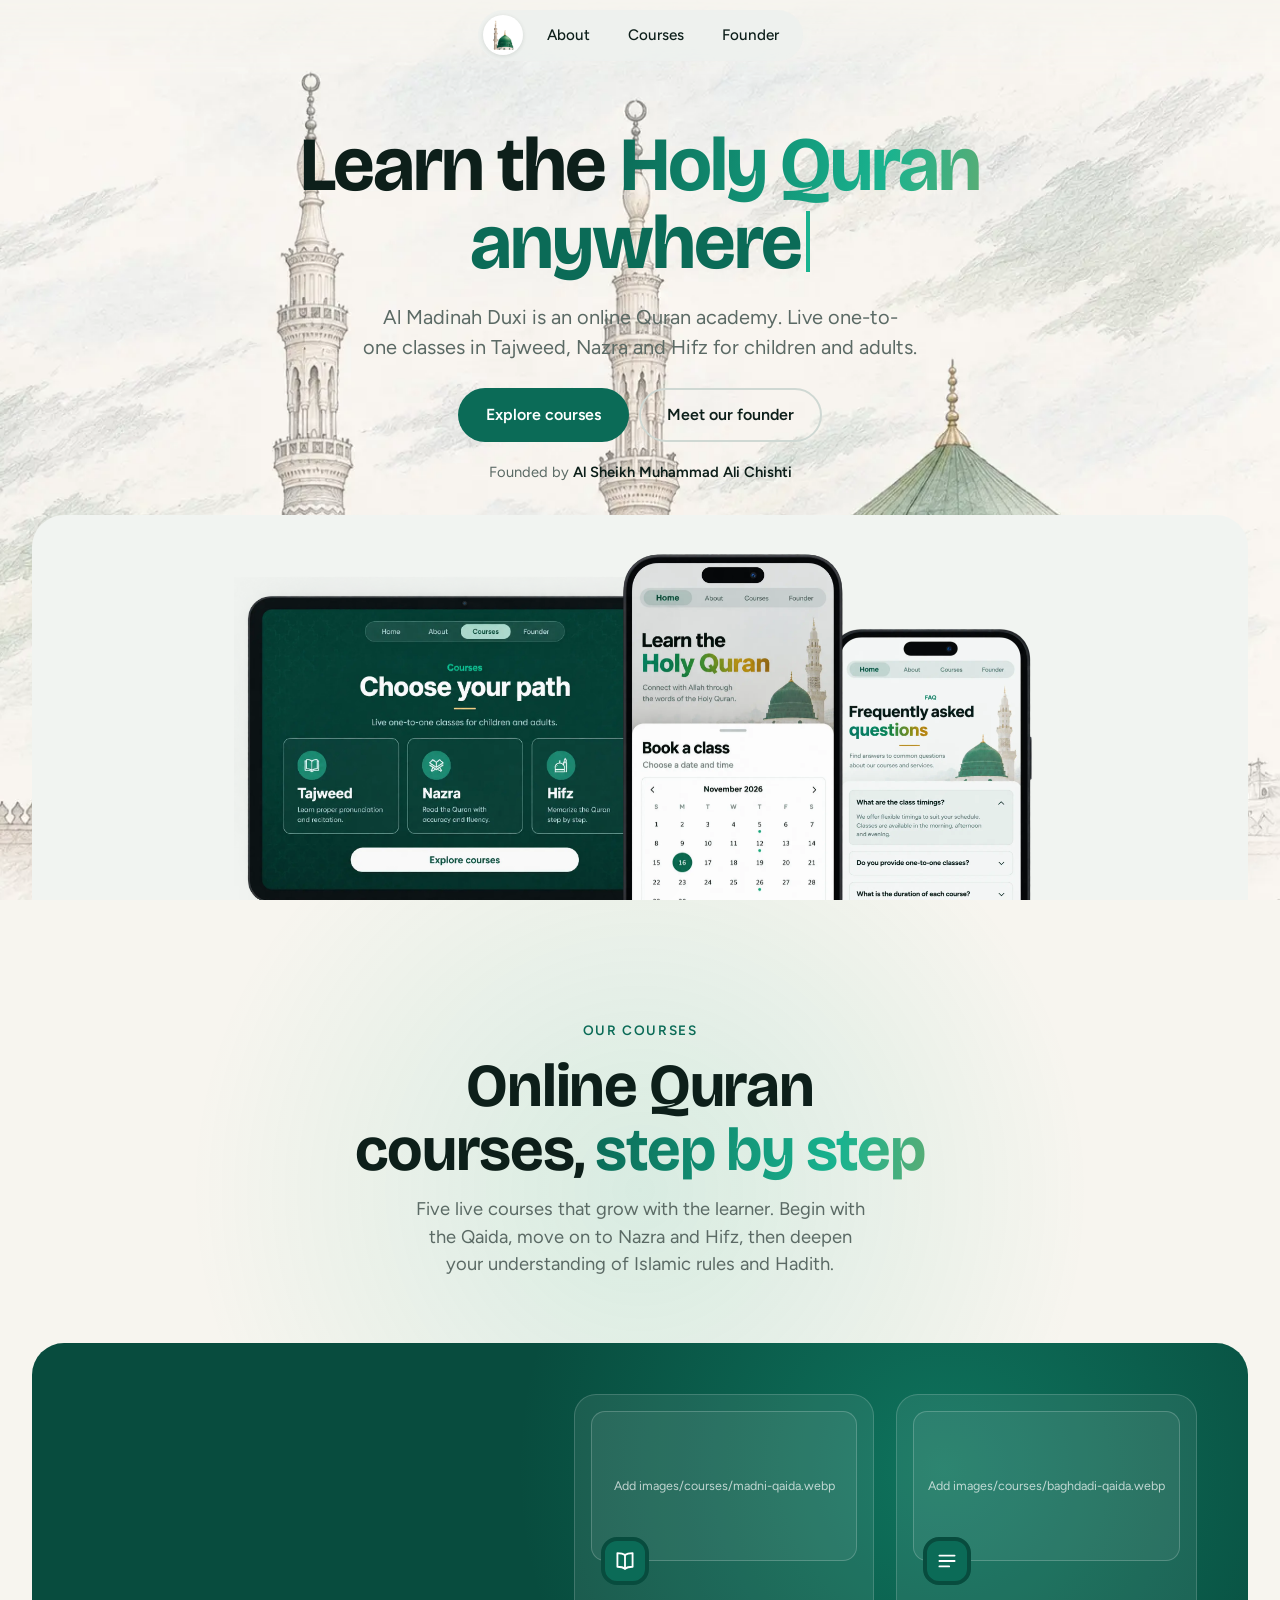
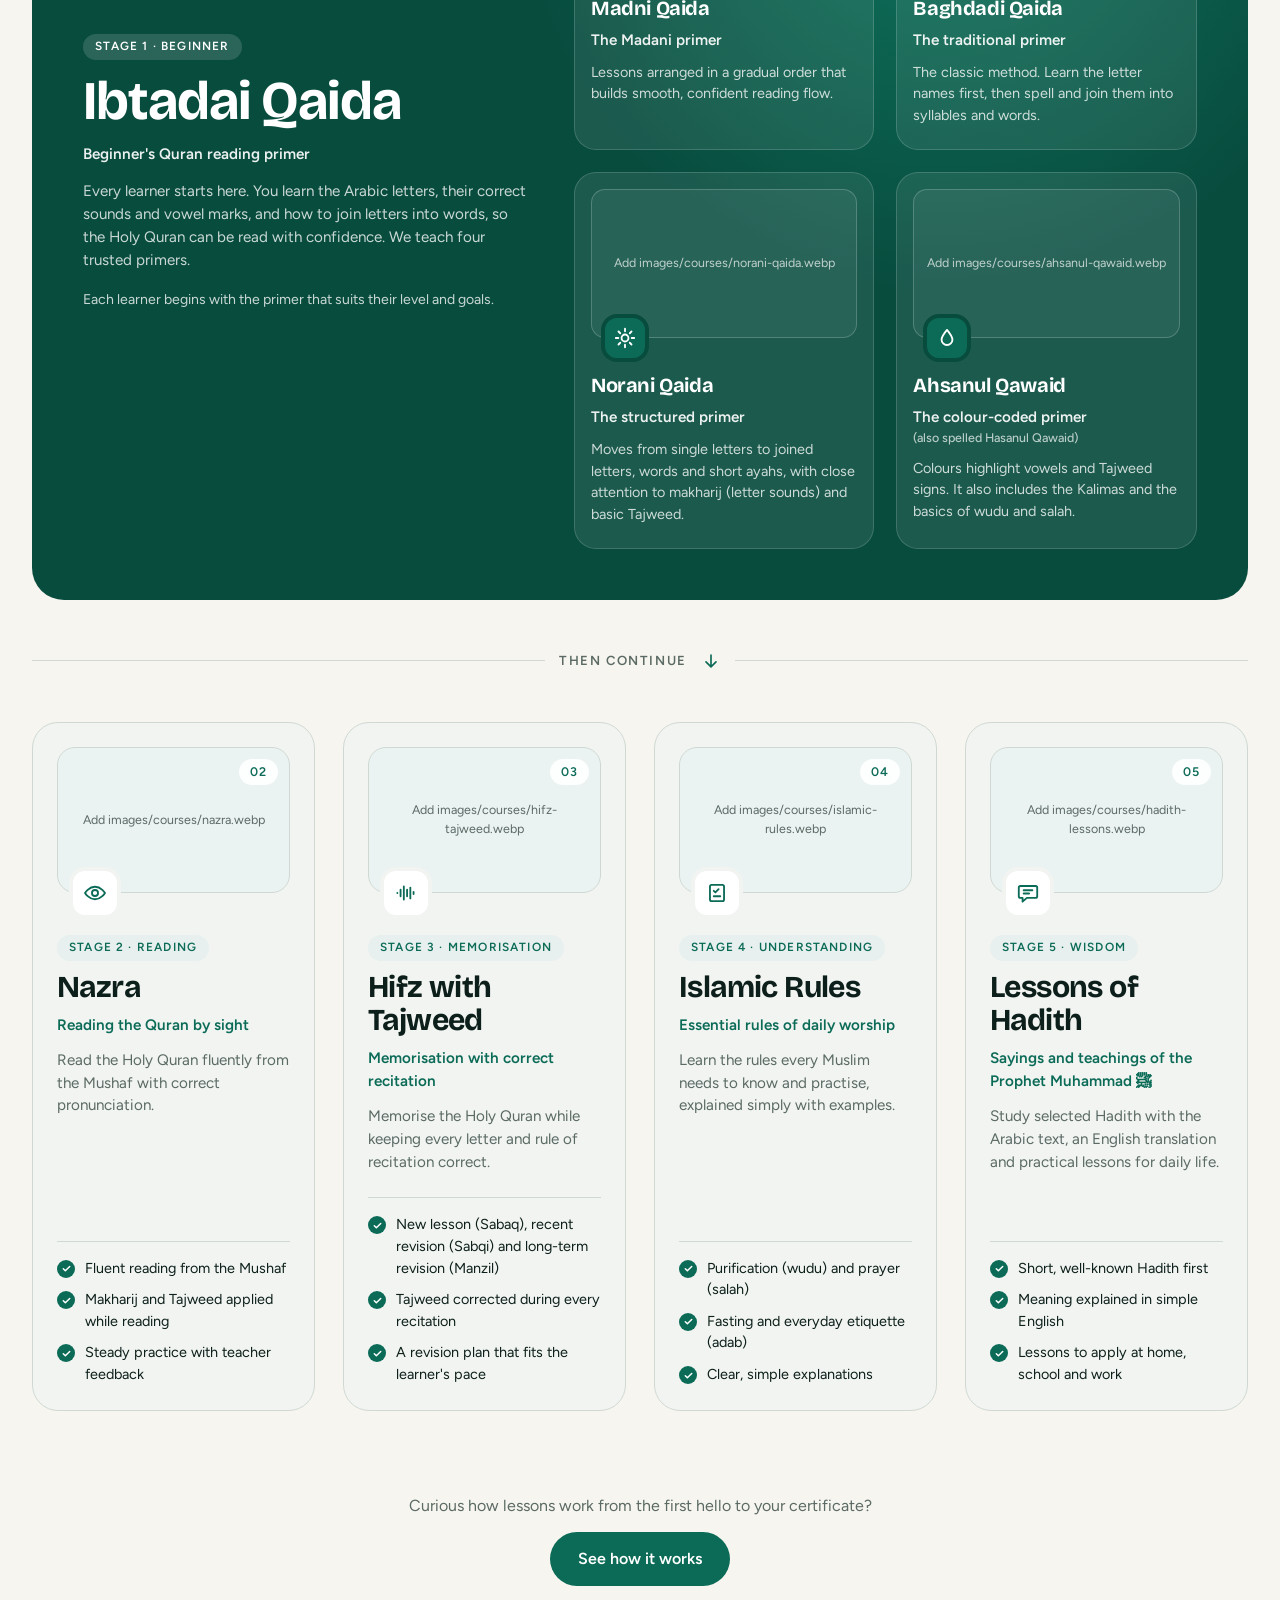
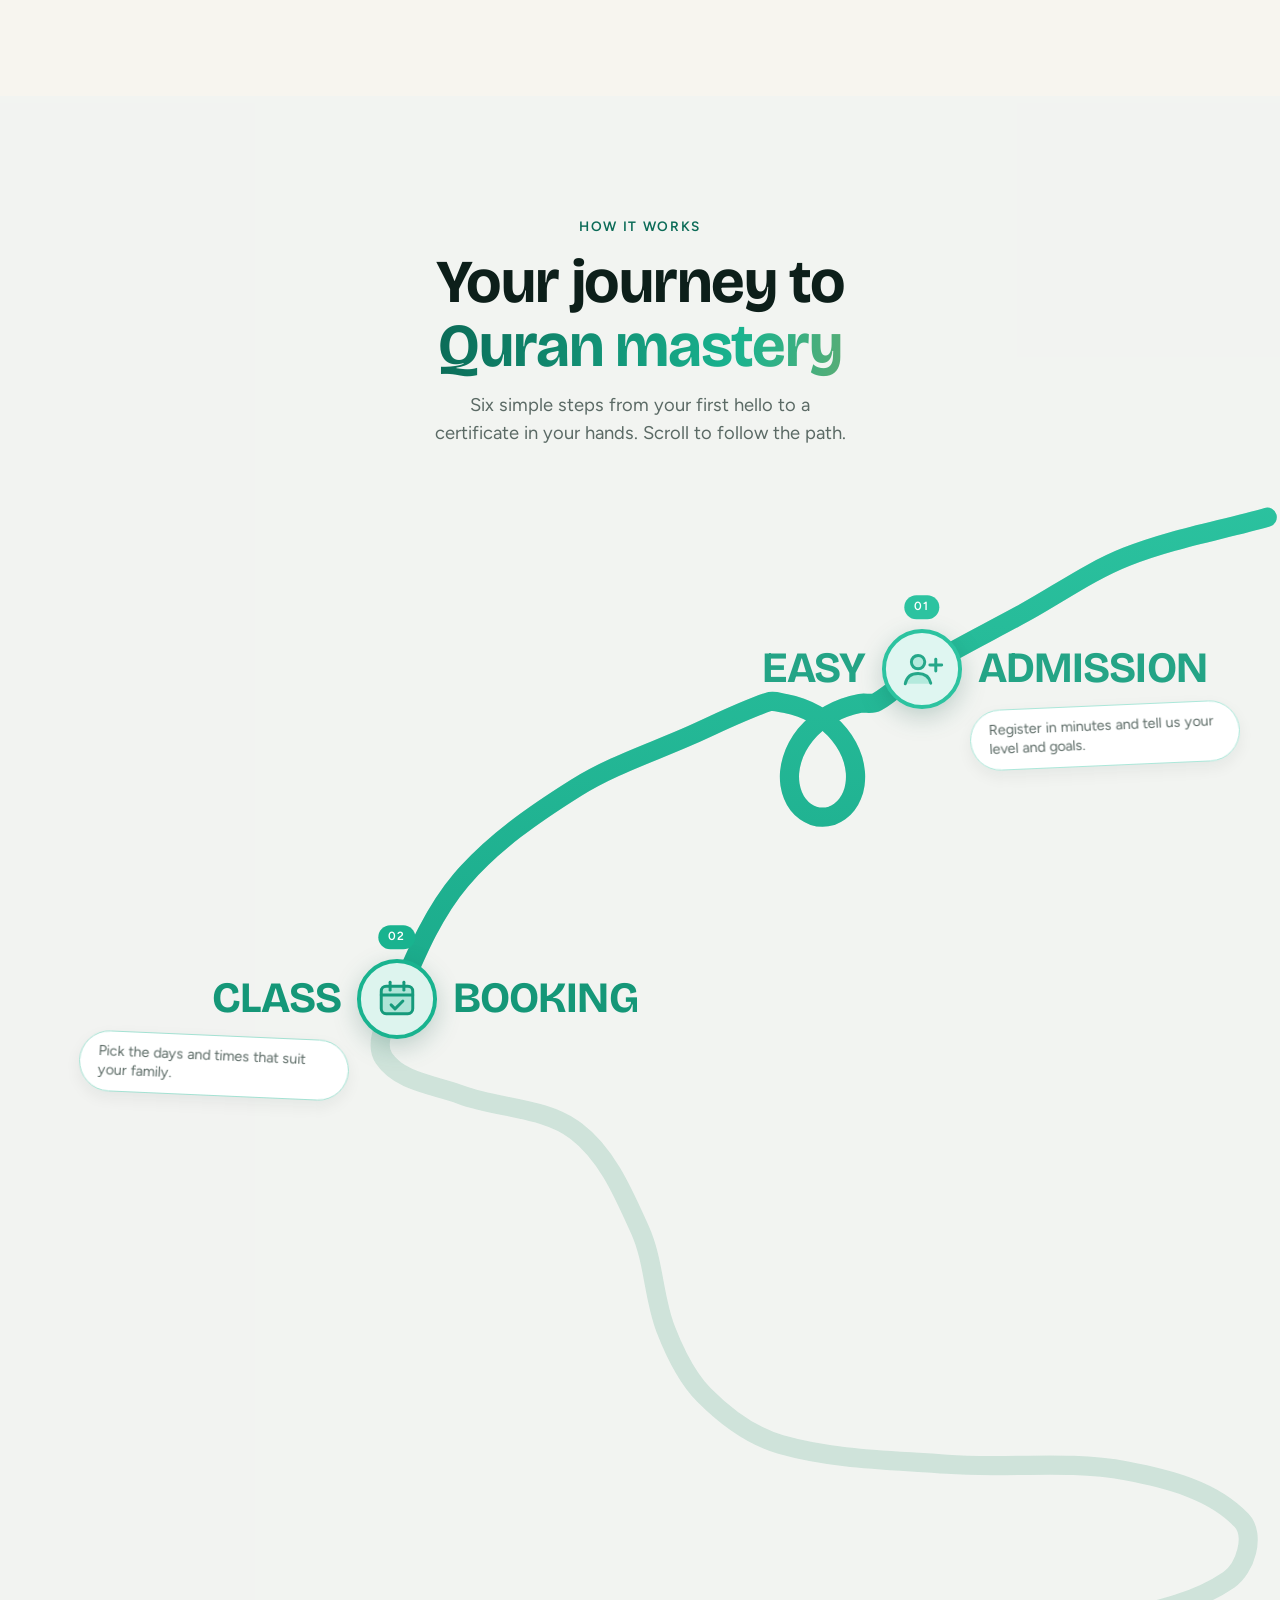
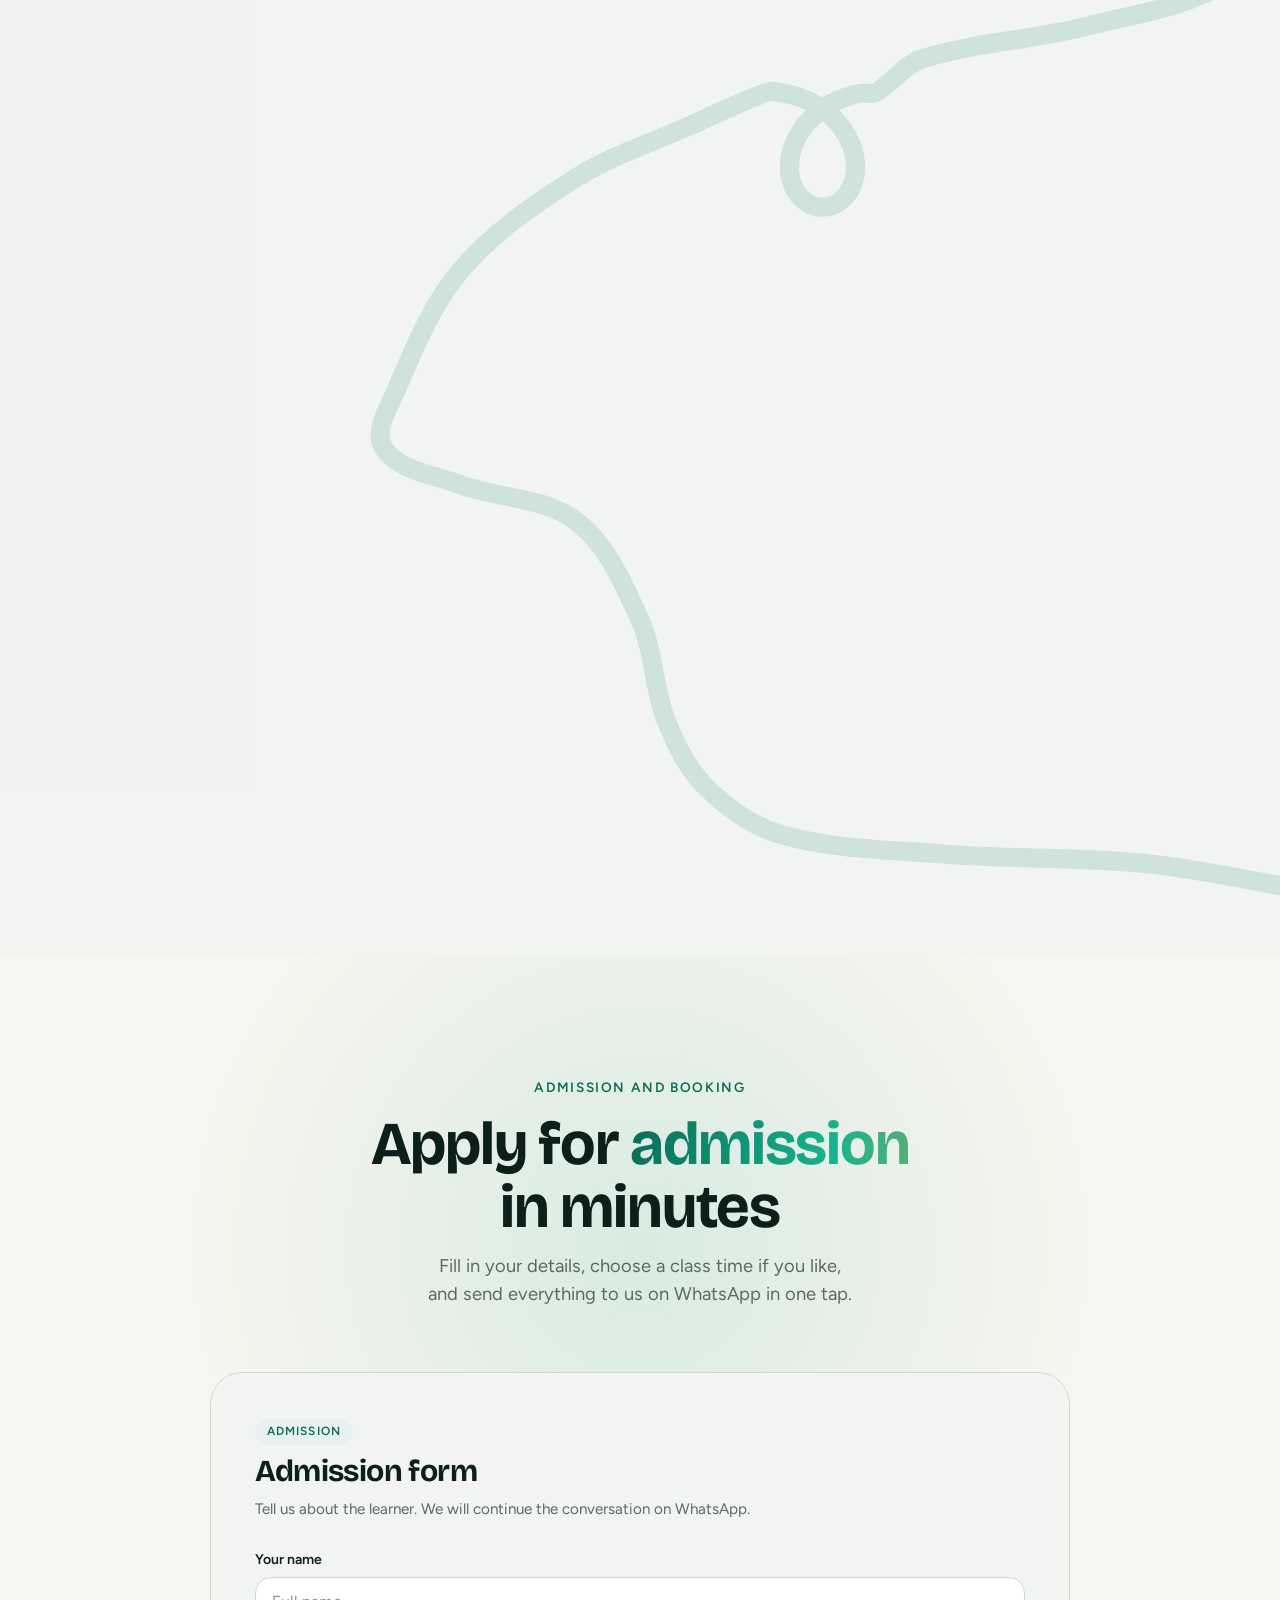
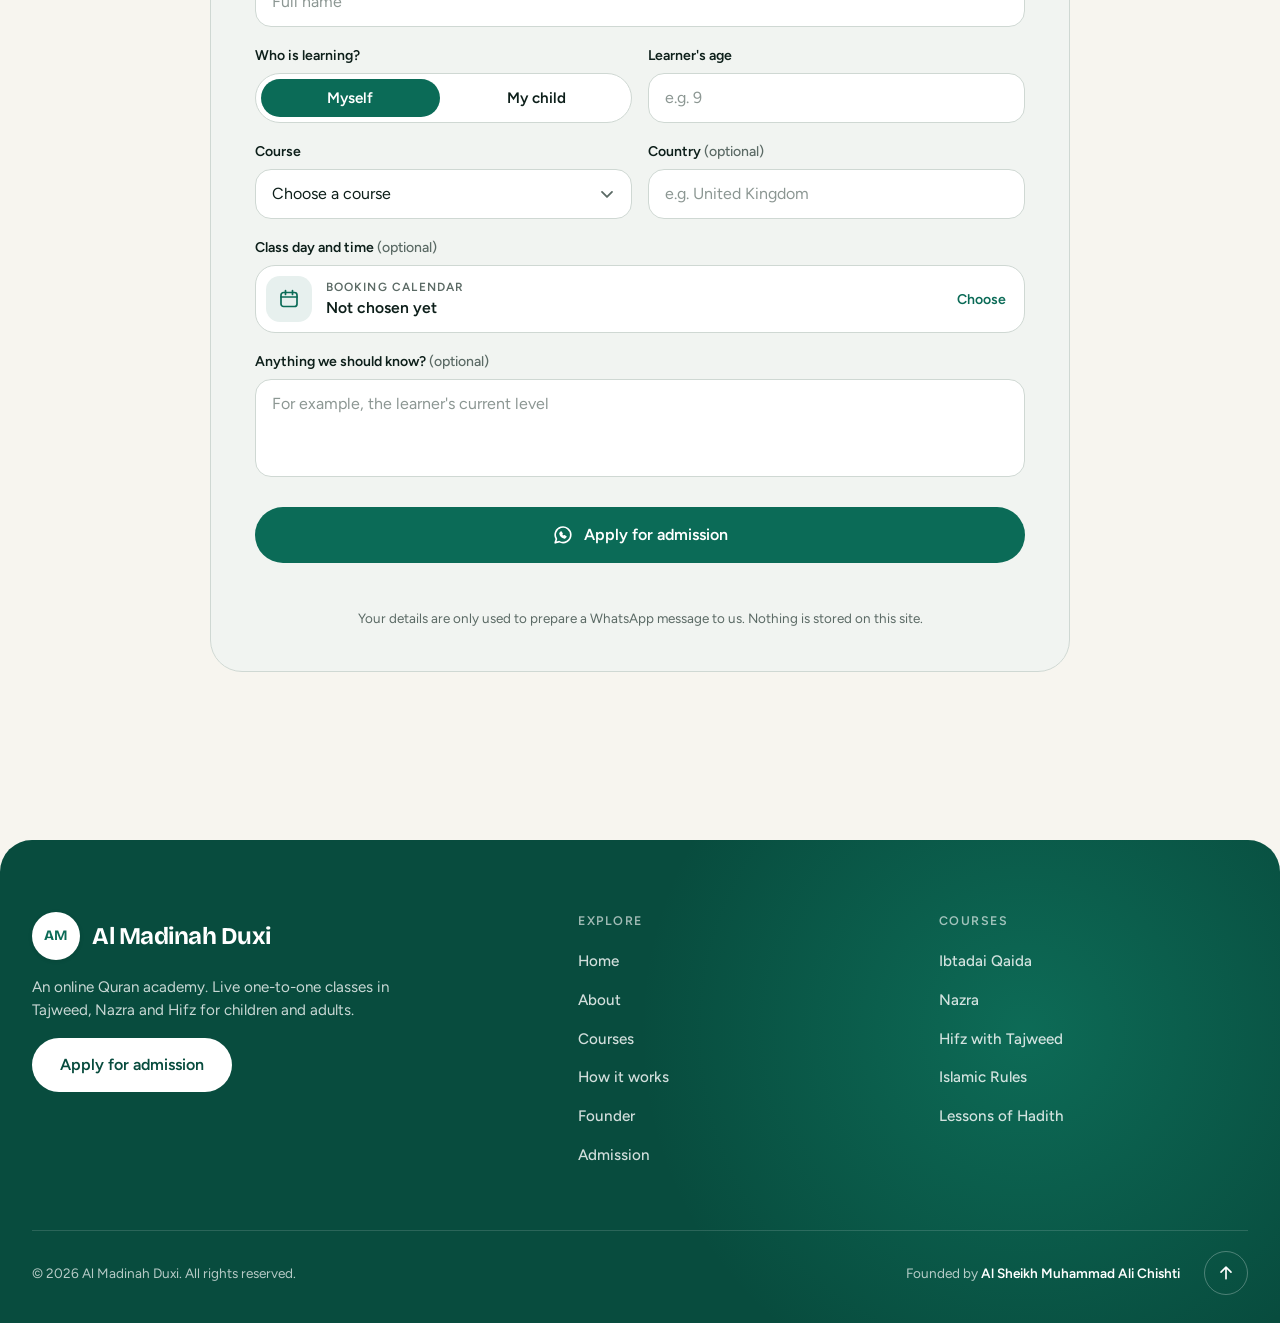
==== commit cd73e30c: "Add optimized files" ====
--- a/index.html
+++ b/index.html
@@ -5,11 +5,12 @@
 <meta name="viewport" content="width=device-width, initial-scale=1, viewport-fit=cover">
 <title>Al Madinah Duxi | Online Quran Academy</title>
 <meta name="description" content="Al Madinah Duxi is an online Quran academy founded by Al Sheikh Muhammad Ali Chishti. Live classes in Tajweed, Nazra and Hifz.">
-<meta name="theme-color" content="#ffffff">
+<meta name="theme-color" content="#f7f5ef">
 <link rel="preconnect" href="https://fonts.googleapis.com">
 <link rel="preconnect" href="https://fonts.gstatic.com" crossorigin>
 <link href="https://fonts.googleapis.com/css2?family=Bricolage+Grotesque:opsz,wght@12..96,500;12..96,700&family=Figtree:wght@400;500;600&display=swap" rel="stylesheet">
 <link rel="stylesheet" href="./css/style.css">
+<link rel="shortcut icon" href="./images/Madni-favicon.ico" type="image/x-icon">
 <script type="application/ld+json">
 {
   "@context": "https://schema.org",
@@ -27,9 +28,16 @@
 </head>
 <body>
 
+<!-- Fixed pencil-sketch background (images/Madni_background.webp), anchored to the right so the green dome stays fully visible -->
+<div class="backdrop" aria-hidden="true">
+  <img src="./images/Madni_background.webp" alt="" width="1640" height="959" decoding="async" fetchpriority="low">
+</div>
+
 <header class="nav-wrap">
   <nav class="nav" aria-label="Main navigation">
-    <a href="#home" data-scroll="#home">Home</a>
+    <button class="logo" type="button" data-scroll="#home" data-label="images/logo.webp" aria-label="Al Madinah Duxi, back to top">
+      <img src="./images/Madni-logo.webp" alt="" width="256" height="256">
+    </button>
     <a href="#about" data-scroll="#about">About</a>
     <a href="#courses" data-scroll="#courses">Courses</a>
     <a href="#founder" data-scroll="#founder">Founder</a>
@@ -37,6 +45,8 @@
 </header>
 
 <main>
+
+  <!-- 1. Hero -->
   <section class="hero" id="home" aria-labelledby="hero-title">
     <div class="hero__copy">
       <h1 class="hero__title" id="hero-title" aria-label="Learn the Holy Quran online">
@@ -73,7 +83,8 @@
       </div>
     </div>
   </section>
-    <!-- Courses -->
+
+  <!-- 2. Courses -->
   <section class="courses" id="courses" aria-labelledby="courses-title">
     <div class="courses__head">
       <p class="courses__eyebrow">Our courses</p>
@@ -84,9 +95,8 @@
     <div class="courses__inner">
 
       <!-- Stage 1: Ibtadai Qaida -->
-      <article class="foundation reveal" aria-labelledby="c1-title">
+      <article class="foundation reveal" id="course-qaida" aria-labelledby="c1-title">
         <div class="foundation__intro">
-          <span class="stage" data-stage="1" role="img" aria-label="Stage 1 of 5"><i></i><i></i><i></i><i></i><i></i></span>
           <p class="ctag">Stage 1 · Beginner</p>
           <h3 class="ctitle ctitle--xl" id="c1-title">Ibtadai Qaida</h3>
           <p class="cmean">Beginner's Quran reading primer</p>
@@ -95,28 +105,28 @@
         </div>
 
         <div class="qgrid">
-          <div class="qcard spot reveal" style="--i:1">
+          <div class="qcard spot reveal">
             <figure class="cimg" data-label="images/courses/madni-qaida.webp"><img src="./images/courses/madni-qaida.webp" alt="Student learning Madni Qaida online" width="1280" height="720" loading="lazy" decoding="async"></figure>
             <span class="cicon" aria-hidden="true"><svg viewBox="0 0 24 24"><path d="M12 6.5C10.5 5.3 8.4 4.7 5 4.7v12.6c3.4 0 5.5.6 7 1.8 1.5-1.2 3.6-1.8 7-1.8V4.7c-3.4 0-5.5.6-7 1.8Z"/><path d="M12 6.5v12.6"/></svg></span>
             <h4 class="qtitle">Madni Qaida</h4>
             <p class="cmean">The Madani primer</p>
             <p class="cdesc">Lessons arranged in a gradual order that builds smooth, confident reading flow.</p>
           </div>
-          <div class="qcard spot reveal" style="--i:2">
-            <figure class="cimg" data-label="images/courses/baghdadi-qaida.webp"><img src="./images/courses/baghdadi.webp" alt="Student learning Baghdadi Qaida online" width="1280" height="720" loading="lazy" decoding="async"></figure>
+          <div class="qcard spot reveal">
+            <figure class="cimg" data-label="images/courses/baghdadi-qaida.webp"><img src="./images/courses/baghdadi-qaida.webp" alt="Student learning Baghdadi Qaida online" width="1280" height="720" loading="lazy" decoding="async"></figure>
             <span class="cicon" aria-hidden="true"><svg viewBox="0 0 24 24"><path d="M5 7h14M5 12h14M5 17h9"/></svg></span>
             <h4 class="qtitle">Baghdadi Qaida</h4>
             <p class="cmean">The traditional primer</p>
             <p class="cdesc">The classic method. Learn the letter names first, then spell and join them into syllables and words.</p>
           </div>
-          <div class="qcard spot reveal" style="--i:3">
+          <div class="qcard spot reveal">
             <figure class="cimg" data-label="images/courses/norani-qaida.webp"><img src="./images/courses/norani-qaida.webp" alt="Student learning Norani Qaida online" width="1280" height="720" loading="lazy" decoding="async"></figure>
             <span class="cicon" aria-hidden="true"><svg viewBox="0 0 24 24"><circle cx="12" cy="12" r="3.2"/><path d="M12 3.5v2.3M12 18.2v2.3M3.5 12h2.3M18.2 12h2.3M6 6l1.6 1.6M16.4 16.4 18 18M18 6l-1.6 1.6M7.6 16.4 6 18"/></svg></span>
             <h4 class="qtitle">Norani Qaida</h4>
             <p class="cmean">The structured primer</p>
             <p class="cdesc">Moves from single letters to joined letters, words and short ayahs, with close attention to makharij (letter sounds) and basic Tajweed.</p>
           </div>
-          <div class="qcard spot reveal" style="--i:4">
+          <div class="qcard spot reveal">
             <figure class="cimg" data-label="images/courses/ahsanul-qawaid.webp"><img src="./images/courses/ahsanul-qawaid.webp" alt="Student learning Ahsanul Qawaid online" width="1280" height="720" loading="lazy" decoding="async"></figure>
             <span class="cicon" aria-hidden="true"><svg viewBox="0 0 24 24"><path d="M12 4.5c3 3.6 5 6.2 5 9a5 5 0 0 1-10 0c0-2.8 2-5.4 5-9Z"/></svg></span>
             <h4 class="qtitle">Ahsanul Qawaid</h4>
@@ -133,13 +143,10 @@
 
       <!-- Stages 2 to 5 -->
       <div class="path">
-        <article class="course spot reveal" style="--i:0" aria-labelledby="c2-title">
+        <article class="course spot reveal" id="course-nazra" aria-labelledby="c2-title">
           <span class="course__num" aria-hidden="true">02</span>
           <figure class="cimg" data-label="images/courses/nazra.webp"><img src="./images/courses/nazra.webp" alt="Student reading the Quran in a Nazra class" width="1280" height="800" loading="lazy" decoding="async"></figure>
-          <div class="course__top">
-            <span class="cicon" aria-hidden="true"><svg viewBox="0 0 24 24"><path d="M2.8 12S6.2 6.2 12 6.2 21.2 12 21.2 12 17.8 17.8 12 17.8 2.8 12 2.8 12Z"/><circle cx="12" cy="12" r="2.8"/></svg></span>
-            <span class="stage" data-stage="2" role="img" aria-label="Stage 2 of 5"><i></i><i></i><i></i><i></i><i></i></span>
-          </div>
+          <span class="cicon" aria-hidden="true"><svg viewBox="0 0 24 24"><path d="M2.8 12S6.2 6.2 12 6.2 21.2 12 21.2 12 17.8 17.8 12 17.8 2.8 12 2.8 12Z"/><circle cx="12" cy="12" r="2.8"/></svg></span>
           <p class="ctag">Stage 2 · Reading</p>
           <h3 class="ctitle" id="c2-title">Nazra</h3>
           <p class="cmean">Reading the Quran by sight</p>
@@ -151,13 +158,10 @@
           </ul>
         </article>
 
-        <article class="course spot reveal" style="--i:1" aria-labelledby="c3-title">
+        <article class="course spot reveal" id="course-hifz" aria-labelledby="c3-title">
           <span class="course__num" aria-hidden="true">03</span>
-          <figure class="cimg" data-label="images/courses/hifz-tajweed.webp"><img src="./images/courses/hifz-tajweed.webp" alt="Student reading the Quran in a Hifz with tajweed class" width="1280" height="800" loading="lazy" decoding="async"></figure>
-          <div class="course__top">
-            <span class="cicon" aria-hidden="true"><svg viewBox="0 0 24 24"><path d="M4 12h.01M7 9v6M10 6v12M13 9v6M16 7v10M19 11v2"/></svg></span>
-            <span class="stage" data-stage="3" role="img" aria-label="Stage 3 of 5"><i></i><i></i><i></i><i></i><i></i></span>
-          </div>
+          <figure class="cimg" data-label="images/courses/hifz-tajweed.webp"><img src="./images/courses/hifz-tajweed.webp" alt="Student memorising the Quran in a Hifz with Tajweed class" width="1280" height="800" loading="lazy" decoding="async"></figure>
+          <span class="cicon" aria-hidden="true"><svg viewBox="0 0 24 24"><path d="M4 12h.01M7 9v6M10 6v12M13 9v6M16 7v10M19 11v2"/></svg></span>
           <p class="ctag">Stage 3 · Memorisation</p>
           <h3 class="ctitle" id="c3-title">Hifz with Tajweed</h3>
           <p class="cmean">Memorisation with correct recitation</p>
@@ -169,13 +173,10 @@
           </ul>
         </article>
 
-        <article class="course spot reveal" style="--i:2" aria-labelledby="c4-title">
+        <article class="course spot reveal" id="course-rules" aria-labelledby="c4-title">
           <span class="course__num" aria-hidden="true">04</span>
-          <figure class="cimg" data-label="images/courses/islamic-rules.webp"><img src="./images/courses/nazra.webp" alt="Student reading the Quran in a Nazra class" width="1280" height="800" loading="lazy" decoding="async"></figure>
-          <div class="course__top">
-            <span class="cicon" aria-hidden="true"><svg viewBox="0 0 24 24"><path d="M7 4.5h10A1.5 1.5 0 0 1 18.5 6v12a1.5 1.5 0 0 1-1.5 1.5H7A1.5 1.5 0 0 1 5.5 18V6A1.5 1.5 0 0 1 7 4.5Z"/><path d="m9 10 1.5 1.5 3-3M9 15h6"/></svg></span>
-            <span class="stage" data-stage="4" role="img" aria-label="Stage 4 of 5"><i></i><i></i><i></i><i></i><i></i></span>
-          </div>
+          <figure class="cimg" data-label="images/courses/islamic-rules.webp"><img src="./images/courses/islamic-rules.webp" alt="Student learning the rules of daily worship in an Islamic Rules class" width="1280" height="800" loading="lazy" decoding="async"></figure>
+          <span class="cicon" aria-hidden="true"><svg viewBox="0 0 24 24"><path d="M7 4.5h10A1.5 1.5 0 0 1 18.5 6v12a1.5 1.5 0 0 1-1.5 1.5H7A1.5 1.5 0 0 1 5.5 18V6A1.5 1.5 0 0 1 7 4.5Z"/><path d="m9 10 1.5 1.5 3-3M9 15h6"/></svg></span>
           <p class="ctag">Stage 4 · Understanding</p>
           <h3 class="ctitle" id="c4-title">Islamic Rules</h3>
           <p class="cmean">Essential rules of daily worship</p>
@@ -187,12 +188,10 @@
           </ul>
         </article>
 
-        <article class="course spot reveal" style="--i:3" aria-labelledby="c5-title">
+        <article class="course spot reveal" id="course-hadith" aria-labelledby="c5-title">
           <span class="course__num" aria-hidden="true">05</span>
-          <div class="course__top">
-            <span class="cicon" aria-hidden="true"><svg viewBox="0 0 24 24"><path d="M5 5.5h14A1.5 1.5 0 0 1 20.5 7v8a1.5 1.5 0 0 1-1.5 1.5h-8L7 20v-3.5H5A1.5 1.5 0 0 1 3.5 15V7A1.5 1.5 0 0 1 5 5.5Z"/><path d="M8 9.5h8M8 12.5h5"/></svg></span>
-            <span class="stage" data-stage="5" role="img" aria-label="Stage 5 of 5"><i></i><i></i><i></i><i></i><i></i></span>
-          </div>
+          <figure class="cimg" data-label="images/courses/hadith-lessons.webp"><img src="./images/courses/hadith-lessons.webp" alt="Student studying Hadith in an online lesson" width="1280" height="800" loading="lazy" decoding="async"></figure>
+          <span class="cicon" aria-hidden="true"><svg viewBox="0 0 24 24"><path d="M5 5.5h14A1.5 1.5 0 0 1 20.5 7v8a1.5 1.5 0 0 1-1.5 1.5h-8L7 20v-3.5H5A1.5 1.5 0 0 1 3.5 15V7A1.5 1.5 0 0 1 5 5.5Z"/><path d="M8 9.5h8M8 12.5h5"/></svg></span>
           <p class="ctag">Stage 5 · Wisdom</p>
           <h3 class="ctitle" id="c5-title">Lessons of Hadith</h3>
           <p class="cmean">Sayings and teachings of the Prophet Muhammad ﷺ</p>
@@ -211,8 +210,8 @@
       </div>
     </div>
   </section>
-  <!-- PASTE inside <main>, right after the hero </section> -->
-  <!-- PASTE inside <main>, right after the hero </section> (replaces the previous version) -->
+
+  <!-- 3. Process path -->
   <section class="process" id="process" aria-labelledby="process-title">
     <div class="process__head">
       <p class="process__eyebrow">How it works</p>
@@ -310,7 +309,7 @@
     </div>
   </section>
 
-    <!-- Admission and booking -->
+  <!-- 4. Admission (the class time is chosen inside the form, in the booking popup) -->
   <section class="admission" id="admission" aria-labelledby="admission-title">
     <div class="admission__head">
       <p class="admission__eyebrow">Admission and booking</p>
@@ -374,7 +373,7 @@
 
             <div class="field field--full">
               <span class="field__label" id="l-time">Class day and time <span class="field__opt">(optional)</span></span>
-              <button class="timepick" type="button" data-booking-open data-slot-row aria-describedby="l-time">
+              <button class="timepick" type="button" data-booking-open data-timepick aria-describedby="l-time">
                 <span class="timepick__icon" aria-hidden="true"><svg viewBox="0 0 24 24"><rect x="4" y="5.5" width="16" height="14" rx="2.5"/><path d="M4 10h16M8.5 3.5v4M15.5 3.5v4"/></svg></span>
                 <span class="timepick__text">
                   <span class="timepick__label">Booking calendar</span>
@@ -400,32 +399,64 @@
           </div>
         </form>
       </div>
-
-      <aside class="bookcard reveal" style="--i:1" aria-labelledby="book-title">
-        <p class="ctag">Booking</p>
-        <h3 class="ctitle" id="book-title">Book a class time</h3>
-        <p class="cdesc">Pick a day and time that suits your family on the booking calendar. Your choice is added to the admission form automatically.</p>
-        <ol class="steps">
-          <li>Open the booking calendar</li>
-          <li>Choose a day and a time</li>
-          <li>Press “Apply for admission” to send it on WhatsApp</li>
-        </ol>
-        <div class="bookcard__slot" data-slot-row>
-          <span class="bookcard__label">Selected time</span>
-          <span class="bookcard__value" data-slot-text>Not chosen yet</span>
+    </div>
+  </section>
+
+  <!-- Next sections go here. Give each one an id that matches a nav link: about, founder -->
+</main>
+
+<!-- Footer: every link is a button that scrolls with JS (data-scroll), no hyperlinks -->
+<footer class="footer" aria-labelledby="footer-title">
+  <div class="footer__inner">
+    <div class="footer__grid">
+
+      <div class="footer__brand">
+        <div class="footer__name">
+          <button class="logo" type="button" data-scroll="#home" data-label="images/logo.webp" aria-label="Back to top">
+            <img src="./images/logo.webp" alt="" width="256" height="256" loading="lazy" decoding="async">
+          </button>
+          <p class="footer__title" id="footer-title">Al Madinah Duxi</p>
         </div>
-        <button class="btn btn--light btn--block" type="button" data-booking-open>
-          <svg viewBox="0 0 24 24" aria-hidden="true"><rect x="4" y="5.5" width="16" height="14" rx="2.5"/><path d="M4 10h16M8.5 3.5v4M15.5 3.5v4"/></svg>
-          <span class="btn__label">Open booking calendar</span>
-        </button>
-      </aside>
-    </div>
-  </section>
-  <!-- OPTIONAL nav link: <a href="#process" data-scroll="#process">Journey</a> -->
-
-  <!-- Next sections go here. Give each one an id that matches a nav link: about, courses, founder -->
-</main>
-<!-- Booking container: bottom sheet on phones, popup on large screens -->
+        <p class="footer__text">An online Quran academy. Live one-to-one classes in Tajweed, Nazra and Hifz for children and adults.</p>
+        <button class="btn btn--light" type="button" data-scroll="#admission"><span class="btn__label">Apply for admission</span></button>
+      </div>
+
+      <nav class="footer__col" aria-labelledby="footer-explore">
+        <h2 class="footer__head" id="footer-explore">Explore</h2>
+        <ul class="footer__list">
+          <li><button class="flink" type="button" data-scroll="#home">Home</button></li>
+          <li><button class="flink" type="button" data-scroll="#about">About</button></li>
+          <li><button class="flink" type="button" data-scroll="#courses">Courses</button></li>
+          <li><button class="flink" type="button" data-scroll="#process">How it works</button></li>
+          <li><button class="flink" type="button" data-scroll="#founder">Founder</button></li>
+          <li><button class="flink" type="button" data-scroll="#admission">Admission</button></li>
+        </ul>
+      </nav>
+
+      <nav class="footer__col" aria-labelledby="footer-courses">
+        <h2 class="footer__head" id="footer-courses">Courses</h2>
+        <ul class="footer__list">
+          <li><button class="flink" type="button" data-scroll="#course-qaida">Ibtadai Qaida</button></li>
+          <li><button class="flink" type="button" data-scroll="#course-nazra">Nazra</button></li>
+          <li><button class="flink" type="button" data-scroll="#course-hifz">Hifz with Tajweed</button></li>
+          <li><button class="flink" type="button" data-scroll="#course-rules">Islamic Rules</button></li>
+          <li><button class="flink" type="button" data-scroll="#course-hadith">Lessons of Hadith</button></li>
+        </ul>
+      </nav>
+
+    </div>
+
+    <div class="footer__bar">
+      <p>© <span data-year>2026</span> Al Madinah Duxi. All rights reserved.</p>
+      <p class="footer__founder">Founded by <strong>Al Sheikh Muhammad Ali Chishti</strong></p>
+      <button class="totop" type="button" data-scroll="#home" aria-label="Back to top">
+        <svg viewBox="0 0 24 24" aria-hidden="true"><path d="M12 19V5M6 11l6-6 6 6"/></svg>
+      </button>
+    </div>
+  </div>
+</footer>
+
+<!-- Booking container: bottom sheet on phones, popup on large screens. Opened from the form. -->
 <div class="booking" id="booking" role="dialog" aria-modal="true" aria-labelledby="booking-title" aria-hidden="true" inert>
   <div class="booking__backdrop" data-close></div>
   <div class="booking__panel">
--- a/css/style.css
+++ b/css/style.css
@@ -1,6 +1,12 @@
-/* Al Madinah Duxi: hero styles. Tokens are documented in THEME.md */
+/* Al Madinah Duxi: site styles. Tokens and rules are documented in THEME.md
+   Order: 1 Tokens, base and background · 2 Shared parts · 3 Navigation · 4 Hero · 5 Courses
+          6 Process · 7 Admission · 8 Booking · 9 Footer · 10 Reduced motion */
+
+/* ===== 1. Tokens, base and background ===== */
 :root{
   --bg:#ffffff;
+  --paper:#f7f5ef;      /* paper colour of the sketch background: tune it if you see a faint edge */
+  --gray:.08;           /* grayscale of the sketch (0.05 to 0.10 gives the pencil look) */
   --ink:#0d1f1a;
   --muted:#5b6a65;
   --pill:#edf1ee;
@@ -10,6 +16,8 @@
   --brand-dark:#084c3e;
   --mint:#19b38f;
   --gold:#c8a24a;
+  --error:#b3261e;
+  --ease:cubic-bezier(.2,.8,.2,1);
   --font-display:'Bricolage Grotesque','Segoe UI',system-ui,sans-serif;
   --font-body:'Figtree',system-ui,-apple-system,'Segoe UI',Roboto,sans-serif;
   --pad:clamp(16px,4vw,32px);
@@ -20,22 +28,114 @@
 *{box-sizing:border-box;margin:0;padding:0}
 html{-webkit-text-size-adjust:100%;scroll-padding-top:var(--nav-h);scrollbar-width:none;-ms-overflow-style:none}
 html::-webkit-scrollbar{display:none}
-body{font-family:var(--font-body);background:var(--bg);color:var(--ink);line-height:1.5;overflow-x:hidden;-webkit-font-smoothing:antialiased}
+html.is-locked,html.is-locked body{overflow:hidden}
+body{font-family:var(--font-body);background:var(--paper);color:var(--ink);line-height:1.5;overflow-x:hidden;-webkit-font-smoothing:antialiased}
 img{display:block;max-width:100%;height:auto}
 a{color:inherit;text-decoration:none}
 button{font:inherit;cursor:pointer}
 :focus-visible{outline:3px solid var(--mint);outline-offset:3px}
 section[id]{scroll-margin-top:var(--nav-h)}
-
-/* Navigation */
+.foundation[id],.course[id]{scroll-margin-top:calc(var(--nav-h) + 16px)}
+
+/* Fixed pencil-sketch background. A fixed layer (not background-attachment) so it also works on phones.
+   Anchored bottom-right so the green dome is always fully visible: the width never goes below the
+   screen (cover) and never above 260vw, which keeps the dome inside the screen on tall phones. */
+.backdrop{position:fixed;inset:0;z-index:-1;overflow:hidden;pointer-events:none;background:var(--paper)}
+.backdrop img{
+  position:absolute;right:0;bottom:0;max-width:none;height:auto;
+  width:min(max(100vw,172vh),260vw);
+  width:min(max(100vw,172svh),260vw);
+  filter:grayscale(var(--gray));
+  -webkit-mask-image:linear-gradient(to bottom,transparent,#000 9%);
+  mask-image:linear-gradient(to bottom,transparent,#000 9%);
+}
+
+/* ===== 2. Shared parts ===== */
+
+/* Buttons */
+.btn{position:relative;display:inline-flex;align-items:center;justify-content:center;white-space:nowrap;overflow:hidden;border:2px solid transparent;border-radius:999px;padding:13px 26px;font-weight:600;font-size:clamp(.92rem,3.6vw,1rem);transition:transform .2s,background .25s,color .25s,border-color .25s}
+.btn:active{transform:scale(.97)}
+.btn:disabled{opacity:.45;cursor:not-allowed}
+.btn--primary{background:var(--brand);color:#fff}
+.btn--primary:hover{background:var(--brand-dark)}
+.btn--primary:disabled:hover{background:var(--brand)}
+.btn--ghost{background:transparent;color:var(--ink);border-color:var(--line)}
+.btn--ghost:hover{border-color:var(--brand);color:var(--brand)}
+.btn--light{background:var(--bg);color:var(--brand-dark)}
+.btn--light:hover{background:var(--pill)}
+.btn--block{width:100%;min-height:56px;gap:10px}
+.btn--block svg{width:22px;height:22px;fill:none;stroke:currentColor;stroke-width:1.8;stroke-linecap:round;stroke-linejoin:round}
+@media (max-width:360px){.btn{padding:12px 20px}}
+
+/* Logo button (navigation and footer). A green "AM" circle shows while images/logo.webp is missing */
+.logo{position:relative;display:grid;place-items:center;flex:none;width:40px;height:40px;padding:5px;border:0;border-radius:50%;background:var(--bg);box-shadow:0 1px 4px rgba(13,31,26,.12);transition:transform .3s var(--ease)}
+.logo img{width:100%;height:100%;object-fit:contain}
+.logo:hover{transform:rotate(-6deg) scale(1.06)}
+.logo.is-missing img{display:none}
+.logo.is-missing::after{content:"AM";font-family:var(--font-display);font-weight:700;font-size:.9rem;color:var(--brand)}
+
+/* Moving gradient text */
+.grad{
+  color:var(--brand);
+  background:linear-gradient(100deg,#0b6b57,#19b38f,#c8a24a,#19b38f,#0b6b57);
+  background-size:300% 100%;
+  -webkit-background-clip:text;background-clip:text;
+  -webkit-text-fill-color:transparent;
+  animation:flow 7s linear infinite;
+}
+@keyframes flow{to{background-position:-300% 0}}
+
+/* Section headers (courses, process, admission share one look) */
+.courses__head,.process__head,.admission__head{position:relative;max-width:760px;margin:0 auto;padding:0 var(--pad);text-align:center;display:flex;flex-direction:column;align-items:center;gap:14px}
+.courses__eyebrow,.process__eyebrow,.admission__eyebrow{font-size:.85rem;font-weight:600;letter-spacing:.12em;text-transform:uppercase;color:var(--brand)}
+.courses__title,.process__title,.admission__title{font-family:var(--font-display);font-weight:700;font-size:clamp(2rem,6vw,3.8rem);line-height:1.05;letter-spacing:-.02em;text-wrap:balance}
+.courses__sub,.process__sub,.admission__sub{max-width:36rem;color:var(--muted);font-size:clamp(.95rem,3.4vw,1.15rem);text-wrap:balance}
+.process__sub{max-width:34rem}
+
+/* Cards: tags, titles, text, icons */
+.ctag{display:inline-flex;align-self:flex-start;margin-top:2px;padding:4px 12px;border-radius:999px;background:color-mix(in srgb,var(--brand) 10%,var(--bg));color:var(--brand);font-size:.74rem;font-weight:600;letter-spacing:.1em;text-transform:uppercase}
+.ctitle,.qtitle{font-family:var(--font-display);font-weight:700;line-height:1.1;letter-spacing:-.02em}
+.ctitle{font-size:clamp(1.5rem,2.4vw,1.9rem)}
+.ctitle--xl{font-size:clamp(2.1rem,4.6vw,3.4rem);line-height:1.02}
+.qtitle{font-size:1.25rem}
+.cmean{font-size:.95rem;font-weight:600;color:var(--brand)}
+.cdesc{font-size:.95rem;color:var(--muted)}
+.alias{display:block;font-size:.78rem;font-weight:500;opacity:.75}
+.cicon{display:grid;place-items:center;flex:none;width:52px;height:52px;border-radius:16px;background:color-mix(in srgb,var(--brand) 10%,var(--bg));color:var(--brand);transition:background .3s,color .3s,transform .4s cubic-bezier(.34,1.56,.64,1)}
+.cicon svg{width:26px;height:26px;fill:none;stroke:currentColor;stroke-width:1.7;stroke-linecap:round;stroke-linejoin:round}
+
+/* Images inside cards (a labelled box shows while a file is missing) */
+.cimg{position:relative;margin:0;aspect-ratio:16/10;border-radius:18px;overflow:hidden;background:color-mix(in srgb,var(--brand) 8%,var(--bg))}
+.cimg img{width:100%;height:100%;object-fit:cover;transition:transform .8s var(--ease)}
+.cimg.is-missing{display:grid;place-items:center;border:1.5px solid var(--line)}
+.cimg.is-missing img{display:none}
+.cimg.is-missing::after{content:"Add " attr(data-label);padding:8px;text-align:center;font-size:.78rem;color:var(--muted)}
+
+/* Scroll reveal: JS adds .js-reveal to <html>, then .is-in to each item as it enters the screen.
+   Without JS (or with reduced motion) everything simply stays visible. --i is the stagger index set by JS. */
+.reveal{transition:opacity .7s var(--ease) calc(var(--i,0) * 90ms),translate .8s var(--ease) calc(var(--i,0) * 90ms),transform .35s ease,box-shadow .35s,border-color .35s}
+.js-reveal .reveal{opacity:0;translate:0 34px}
+.js-reveal .reveal.is-in{opacity:1;translate:0 0}
+
+/* Cursor spotlight (position set by JS on devices with a mouse) */
+.spot::after{content:"";position:absolute;inset:0;border-radius:inherit;pointer-events:none;opacity:0;transition:opacity .3s;background:radial-gradient(280px circle at var(--mx,50%) var(--my,50%),color-mix(in srgb,var(--mint) 18%,transparent),transparent 70%)}
+@media (hover:hover) and (pointer:fine){.spot:hover::after{opacity:1}}
+
+/* Soft glow behind a section heading */
+.courses::before,.admission::before{content:"";position:absolute;top:-160px;left:50%;width:min(900px,120vw);aspect-ratio:1;translate:-50% 0;background:radial-gradient(closest-side,color-mix(in srgb,var(--mint) 14%,transparent),transparent);pointer-events:none}
+
+/* ===== 3. Navigation ===== */
 .nav-wrap{position:fixed;top:0;left:0;right:0;z-index:20;display:flex;justify-content:center;padding:calc(env(safe-area-inset-top,0px) + 10px) var(--pad) 0;pointer-events:none}
-.nav{pointer-events:auto;display:flex;gap:2px;padding:6px;border-radius:999px;background:rgba(237,241,238,.82);-webkit-backdrop-filter:blur(12px);backdrop-filter:blur(12px);transition:box-shadow .3s}
+.nav{pointer-events:auto;display:flex;align-items:center;gap:2px;max-width:100%;padding:5px 6px 5px 5px;border-radius:999px;background:rgba(237,241,238,.82);-webkit-backdrop-filter:blur(12px);backdrop-filter:blur(12px);overflow-x:auto;scrollbar-width:none;transition:box-shadow .3s}
+.nav::-webkit-scrollbar{display:none}
 .nav.is-stuck{box-shadow:0 8px 24px rgba(13,31,26,.12)}
-.nav a{padding:9px clamp(10px,3.2vw,18px);border-radius:999px;font-size:clamp(.82rem,3.5vw,.95rem);font-weight:500;transition:background .25s,color .25s}
+.nav .logo{margin-right:4px}
+.nav a{padding:9px clamp(10px,3.2vw,18px);border-radius:999px;font-size:clamp(.82rem,3.5vw,.95rem);font-weight:500;white-space:nowrap;transition:background .25s,color .25s}
 .nav a:hover{background:rgba(255,255,255,.7)}
 .nav a.is-active{background:var(--bg);box-shadow:0 1px 4px rgba(13,31,26,.12)}
 
-/* Hero: fills the screen (never shorter than --section-min), clips everything below */
+/* ===== 4. Hero ===== */
+/* Fills the screen (never shorter than --section-min) and clips everything below */
 .hero{
   display:flex;flex-direction:column;align-items:center;
   min-height:100vh;
@@ -46,15 +146,6 @@
 }
 .hero__copy{width:100%;max-width:880px;padding:0 var(--pad);margin-bottom:clamp(20px,3.5svh,48px);text-align:center;display:flex;flex-direction:column;align-items:center;gap:clamp(12px,2.2svh,22px)}
 .hero__title{font-family:var(--font-display);font-weight:700;font-size:clamp(2.1rem,min(8.6vw,8.5svh),5.4rem);line-height:1.02;letter-spacing:-.025em;text-wrap:balance}
-.grad{
-  color:var(--brand);
-  background:linear-gradient(100deg,#0b6b57,#19b38f,#c8a24a,#19b38f,#0b6b57);
-  background-size:300% 100%;
-  -webkit-background-clip:text;background-clip:text;
-  -webkit-text-fill-color:transparent;
-  animation:flow 7s linear infinite;
-}
-@keyframes flow{to{background-position:-300% 0}}
 
 /* Typed last word (online, anywhere, easily). Sits on its own line so the layout never jumps */
 .hero__type{display:block;min-height:1.02em;color:var(--brand)}
@@ -63,18 +154,14 @@
 
 .hero__sub{max-width:36rem;color:var(--muted);font-size:clamp(.95rem,min(3.8vw,2.6svh),1.25rem);text-wrap:balance}
 .hero__actions{display:flex;flex-wrap:wrap;justify-content:center;gap:10px;margin-top:6px}
-.btn{position:relative;display:inline-flex;align-items:center;justify-content:center;white-space:nowrap;overflow:hidden;border:2px solid transparent;border-radius:999px;padding:13px 26px;font-weight:600;font-size:clamp(.92rem,3.6vw,1rem);transition:transform .2s,background .25s,color .25s,border-color .25s}
-.btn:active{transform:scale(.97)}
-.btn--primary{background:var(--brand);color:#fff}
-.btn--primary:hover{background:var(--brand-dark)}
-.btn--ghost{background:transparent;color:var(--ink);border-color:var(--line)}
-.btn--ghost:hover{border-color:var(--brand);color:var(--brand)}
+.hero__founder{font-size:.92rem;color:var(--muted)}
+.hero__founder strong{color:var(--ink);font-weight:600}
 
 /* Button morph: hovering one button turns the other into an icon circle.
    JS measures the buttons and sets --w1, --w2, --h and --gap on .hero__actions (adds .is-morph).
    Both widths use the same duration and easing and always change by equal and opposite amounts,
    so the total width of the group never changes at any frame. */
-.btn__icon{position:absolute;inset:0;display:grid;place-items:center;opacity:0;transform:scale(.5);transition:opacity .2s,transform .35s cubic-bezier(.2,.8,.2,1)}
+.btn__icon{position:absolute;inset:0;display:grid;place-items:center;opacity:0;transform:scale(.5);transition:opacity .2s,transform .35s var(--ease)}
 .btn__icon svg{width:22px;height:22px;fill:none;stroke:currentColor;stroke-width:1.8;stroke-linecap:round;stroke-linejoin:round}
 .btn__label{transition:opacity .2s}
 .hero__actions.is-morph{flex-wrap:nowrap;gap:var(--gap);width:calc(var(--w1) + var(--w2) + var(--gap))}
@@ -91,8 +178,6 @@
   .is-morph:has(.btn--ghost:is(:hover,:focus-visible)) .btn--primary .btn__label{opacity:0}
   .is-morph:has(.btn--ghost:is(:hover,:focus-visible)) .btn--primary .btn__icon{opacity:1;transform:none;transition-delay:.12s}
 }
-.hero__founder{font-size:.92rem;color:var(--muted)}
-.hero__founder strong{color:var(--ink);font-weight:600}
 
 /* Device showcase: takes all the space left under the copy.
    Devices are placed from the panel centre and sized from the panel height (cqh), so each one
@@ -127,7 +212,7 @@
     --tp:6cqh;--tt:16cqh;--ts:26cqh;
   }
 }
-.device{position:absolute;margin:0;opacity:0;animation:rise .9s cubic-bezier(.2,.8,.2,1) forwards}
+.device{position:absolute;margin:0;opacity:0;animation:rise .9s var(--ease) forwards}
 .device img{width:100%}
 .device--center{width:var(--wp);top:var(--tp);left:calc(50% - var(--wp) / 2 + var(--shift));z-index:3;animation-delay:.15s}
 .device--left{width:var(--wt);top:var(--tt);left:calc(50% - var(--wp) / 2 + var(--wp) * var(--ot) - var(--wt) + var(--shift));z-index:1;animation-delay:.3s}
@@ -148,24 +233,67 @@
     .stage{--wp:min(50vw,66cqh);--wt:min(62vw,170cqh);--ws:min(40vw,56cqh);--tt:46cqh;--ts:30cqh}
   }
 }
-@media (max-width:360px){
-  .btn{padding:12px 20px}
-}
-@media (prefers-reduced-motion:reduce){
-  .grad{animation:none;background-position:0 0}
-  .hero__type::after{animation:none}
-  .device{animation:none;opacity:1}
-  .is-morph .btn,.btn__icon,.btn__label{transition:none}
-  html{scroll-behavior:auto}
-}
-
-/* ===== Process path section ===== */
-.process{background:var(--panel);padding-top:clamp(72px,10vw,120px);overflow:hidden;overflow:clip}
-.process__head{max-width:760px;margin:0 auto;padding:0 var(--pad);text-align:center;display:flex;flex-direction:column;align-items:center;gap:14px}
-.process__eyebrow{font-size:.85rem;font-weight:600;letter-spacing:.12em;text-transform:uppercase;color:var(--brand)}
-.process__title{font-family:var(--font-display);font-weight:700;font-size:clamp(2rem,6vw,3.8rem);line-height:1.05;letter-spacing:-.02em;text-wrap:balance}
-.process__sub{max-width:34rem;color:var(--muted);font-size:clamp(.95rem,3.4vw,1.15rem);text-wrap:balance}
-
+
+/* ===== 5. Courses (transparent, so the sketch shows through) ===== */
+.courses{position:relative;padding:clamp(72px,10vw,120px) 0 clamp(64px,9vw,110px);overflow:hidden;overflow:clip}
+.courses__inner{position:relative;width:min(1240px,100% - 2 * var(--pad));margin:clamp(36px,6vw,64px) auto 0;display:grid;gap:clamp(28px,4vw,52px)}
+
+/* Stage 1: dark foundation panel with the four primers */
+.foundation{position:relative;isolation:isolate;display:grid;grid-template-columns:minmax(0,5fr) minmax(0,7fr);gap:clamp(24px,3.6vw,52px);padding:clamp(24px,4vw,56px);border-radius:clamp(22px,3vw,32px);background:var(--brand-dark);color:#fff;overflow:hidden}
+.foundation::before{content:"";position:absolute;z-index:-1;top:-35%;right:-10%;width:70%;aspect-ratio:1;background:radial-gradient(closest-side,color-mix(in srgb,var(--mint) 38%,transparent),transparent);animation:drift 12s ease-in-out infinite alternate}
+@keyframes drift{to{transform:translate(-8%,12%) scale(1.12)}}
+.foundation__intro{display:flex;flex-direction:column;justify-content:center;align-items:flex-start;gap:14px}
+.foundation .ctag{background:rgba(255,255,255,.14);color:#fff}
+.foundation .cmean{color:#fff;opacity:.92}
+.foundation .cdesc,.foundation .fnote{color:rgba(255,255,255,.78)}
+.fnote{font-size:.88rem;padding-top:4px}
+
+.qgrid{display:grid;grid-template-columns:repeat(2,minmax(0,1fr));gap:clamp(14px,1.8vw,22px)}
+.qcard{position:relative;display:flex;flex-direction:column;align-items:flex-start;gap:10px;padding:clamp(12px,1.4vw,16px) clamp(12px,1.4vw,16px) 22px;border-radius:22px;background:rgba(255,255,255,.08);border:1px solid rgba(255,255,255,.16);overflow:hidden}
+.qcard .cimg{width:100%;aspect-ratio:16/9;border-radius:14px}
+.qcard .cimg.is-missing{border-color:rgba(255,255,255,.2);background:rgba(255,255,255,.06)}
+.qcard .cimg.is-missing::after{color:rgba(255,255,255,.7)}
+.qcard .cicon{width:48px;height:48px;margin:-34px 0 2px 10px;position:relative;z-index:1;background:var(--brand);border:4px solid var(--brand-dark);color:#fff}
+.qcard .cmean{color:#fff;opacity:.92}
+.qcard .cdesc{color:rgba(255,255,255,.78);font-size:.9rem}
+@media (hover:hover) and (pointer:fine){
+  .qcard:hover{transform:translateY(-5px);border-color:rgba(255,255,255,.4)}
+  .qcard:hover .cimg img{transform:scale(1.06)}
+  .qcard:hover .cicon{background:var(--mint);transform:rotate(-8deg) scale(1.08)}
+}
+
+/* Divider between stage 1 and the rest */
+.next{display:flex;align-items:center;gap:14px;color:var(--muted);font-size:.82rem;font-weight:600;letter-spacing:.12em;text-transform:uppercase}
+.next::before,.next::after{content:"";flex:1;height:1px;background:var(--line)}
+.next svg{width:20px;height:20px;fill:none;stroke:var(--brand);stroke-width:2;stroke-linecap:round;stroke-linejoin:round;animation:nudge 1.8s ease-in-out infinite}
+@keyframes nudge{50%{transform:translateY(5px)}}
+
+/* Stages 2 to 5 */
+.path{display:grid;grid-template-columns:repeat(4,minmax(0,1fr));gap:clamp(16px,2.2vw,28px)}
+.course{--cp:clamp(18px,2vw,24px);position:relative;display:flex;flex-direction:column;gap:10px;padding:var(--cp);border-radius:26px;background:var(--panel);border:1px solid var(--line);overflow:hidden}
+.course::before{content:"";position:absolute;left:0;right:0;top:0;height:4px;z-index:2;background:linear-gradient(90deg,var(--brand),var(--mint),var(--gold));transform:scaleX(0);transform-origin:left;transition:transform .5s cubic-bezier(.4,0,.2,1)}
+.course .cicon{margin:-36px 0 4px 12px;position:relative;z-index:1;background:var(--bg);border:4px solid var(--panel)}
+.course__num{position:absolute;top:calc(var(--cp) + 12px);right:calc(var(--cp) + 12px);z-index:2;padding:4px 11px;border-radius:999px;background:rgba(255,255,255,.92);color:var(--brand);font-size:.78rem;font-weight:600;letter-spacing:.1em;line-height:1.4}
+.course .cmean{margin-bottom:2px}
+.course .cdesc{margin-bottom:14px}
+.clist{list-style:none;display:grid;gap:10px;margin-top:auto;padding-top:16px;border-top:1px solid var(--line);font-size:.9rem}
+.clist li{display:flex;gap:10px;align-items:flex-start}
+.clist li::before{content:"";flex:none;width:18px;height:18px;margin-top:2px;border-radius:50%;background:var(--brand) url("data:image/svg+xml,%3Csvg xmlns='http://www.w3.org/2000/svg' viewBox='0 0 24 24' fill='none' stroke='%23fff' stroke-width='3.2' stroke-linecap='round' stroke-linejoin='round'%3E%3Cpath d='m5 12.5 4.5 4.5L19 7.5'/%3E%3C/svg%3E") center/11px no-repeat}
+@media (hover:hover) and (pointer:fine){
+  .course:hover{transform:translateY(-6px);border-color:var(--brand);box-shadow:0 18px 36px rgba(13,31,26,.12)}
+  .course:hover::before{transform:scaleX(1)}
+  .course:hover .cimg img{transform:scale(1.06)}
+  .course:hover .cicon{background:var(--brand);color:#fff}
+}
+
+.courses__cta{display:flex;flex-direction:column;align-items:center;gap:14px;margin-top:clamp(12px,3vw,32px);text-align:center;color:var(--muted)}
+
+@media (max-width:1100px){.path{grid-template-columns:repeat(2,minmax(0,1fr))}}
+@media (max-width:900px){.foundation{grid-template-columns:1fr}}
+@media (max-width:560px){.qgrid,.path{grid-template-columns:1fr}}
+
+/* ===== 6. Process path (slightly see-through, so the dome stays faintly visible) ===== */
+.process{background:color-mix(in srgb,var(--panel) 86%,transparent);padding-top:clamp(72px,10vw,120px);overflow:hidden;overflow:clip}
 .process__stage{--bs:clamp(64px,7vw,84px);position:relative;width:100%;height:2100px;margin-top:clamp(8px,2vw,24px)}
 .process__svg{position:absolute;inset:0;width:100%;height:100%;overflow:hidden;z-index:1}
 
@@ -180,7 +308,7 @@
 .process__list{list-style:none;position:absolute;inset:0;z-index:2;pointer-events:none}
 .pnode{position:absolute;width:0;height:0;--t:color-mix(in srgb,var(--c) 15%,#fff);--ic:color-mix(in srgb,var(--c) 82%,#04261e)}
 
-/* Badge (unchanged): ring and icon strokes draw in, tinted fills fade in */
+/* Badge: ring and icon strokes draw in, tinted fills fade in */
 .pbadge{position:absolute;left:0;top:0;width:var(--bs);height:var(--bs);overflow:visible;opacity:0;transform:translate(-50%,-50%) scale(.5);filter:drop-shadow(0 8px 12px rgba(8,76,62,.22));transition:transform .8s cubic-bezier(.34,1.56,.64,1),opacity .35s}
 .pnode.is-on .pbadge{opacity:1;transform:translate(-50%,-50%) scale(1)}
 .bfill{fill:var(--t)}
@@ -203,14 +331,14 @@
 .pn-r .pnote{left:calc(var(--bs) / 2 + 6px)}
 .pn-l .pnote{right:calc(var(--bs) / 2 + 6px)}
 
-.pnum,.tl,.tr,.pnote{opacity:0;transition:opacity .6s .25s,translate .8s .25s cubic-bezier(.2,.8,.2,1)}
+.pnum,.tl,.tr,.pnote{opacity:0;transition:opacity .6s .25s,translate .8s .25s var(--ease)}
 .tl{translate:20px 0}
 .tr{translate:-20px 0}
 .pnum,.pnote{translate:0 14px}
 .pnode.is-on .pnum,.pnode.is-on .tl,.pnode.is-on .tr,.pnode.is-on .pnote{opacity:1;translate:0 0}
 
 /* Narrow screens: the text becomes one small card under the badge */
-.process__stage.is-small .ptext{top:calc(var(--bs) / 2 + 12px);width:min(280px,calc(100vw - 2 * var(--pad)));height:auto;transform:translateX(-50%);display:flex;flex-direction:column;align-items:center;gap:7px;text-align:center;padding:12px 14px 14px;border-radius:22px;background:rgba(255,255,255,.95);box-shadow:0 10px 26px rgba(13,31,26,.12);opacity:0;translate:0 16px;transition:opacity .6s .2s,translate .8s .2s cubic-bezier(.2,.8,.2,1)}
+.process__stage.is-small .ptext{top:calc(var(--bs) / 2 + 12px);width:min(280px,calc(100vw - 2 * var(--pad)));height:auto;transform:translateX(-50%);display:flex;flex-direction:column;align-items:center;gap:7px;text-align:center;padding:12px 14px 14px;border-radius:22px;background:rgba(255,255,255,.95);box-shadow:0 10px 26px rgba(13,31,26,.12);opacity:0;translate:0 16px;transition:opacity .6s .2s,translate .8s .2s var(--ease)}
 .process__stage.is-small .pnode.is-on .ptext{opacity:1;translate:0 0}
 .process__stage.is-small .ptitle{display:block;font-size:clamp(1.2rem,5.5vw,1.6rem);text-wrap:balance}
 .process__stage.is-small .tl,.process__stage.is-small .tr{position:static;display:inline;transform:none;opacity:1;translate:none;transition:none}
@@ -218,177 +346,9 @@
 .process__stage.is-small .pnum,.process__stage.is-small .pnote{position:static;max-width:none;transform:none!important;opacity:1;translate:none;transition:none;padding:0;border:0;background:none;box-shadow:none}
 .process__stage.is-small .pnum{padding:3px 10px;background:var(--c)}
 
-@media (prefers-reduced-motion:reduce){
-  .pbadge,.ptext,.ifill,.istroke,.pnum,.tl,.tr,.pnote{transition:none}
-  .p-pulse{animation:none;opacity:0}
-}
-
-
-/* ===== Courses ===== */
-.courses{position:relative;background:var(--bg);padding:clamp(72px,10vw,120px) 0 clamp(64px,9vw,110px);overflow:hidden;overflow:clip}
-.courses::before{content:"";position:absolute;top:-160px;left:50%;width:min(900px,120vw);aspect-ratio:1;translate:-50% 0;background:radial-gradient(closest-side,color-mix(in srgb,var(--mint) 14%,transparent),transparent);pointer-events:none}
-.courses__head{position:relative;max-width:760px;margin:0 auto;padding:0 var(--pad);text-align:center;display:flex;flex-direction:column;align-items:center;gap:14px}
-.courses__eyebrow{font-size:.85rem;font-weight:600;letter-spacing:.12em;text-transform:uppercase;color:var(--brand)}
-.courses__title{font-family:var(--font-display);font-weight:700;font-size:clamp(2rem,6vw,3.8rem);line-height:1.05;letter-spacing:-.02em;text-wrap:balance}
-.courses__sub{max-width:36rem;color:var(--muted);font-size:clamp(.95rem,3.4vw,1.15rem);text-wrap:balance}
-.courses__inner{position:relative;width:min(1240px,100% - 2 * var(--pad));margin:clamp(36px,6vw,64px) auto 0;display:grid;gap:clamp(16px,2.4vw,28px)}
-
-/* Shared text pieces */
-.ctag{display:inline-flex;align-self:flex-start;padding:4px 12px;border-radius:999px;background:color-mix(in srgb,var(--brand) 10%,var(--bg));color:var(--brand);font-size:.74rem;font-weight:600;letter-spacing:.1em;text-transform:uppercase}
-.ctitle,.qtitle{font-family:var(--font-display);font-weight:700;line-height:1.1;letter-spacing:-.02em}
-.ctitle{font-size:clamp(1.5rem,2.4vw,1.9rem)}
-.ctitle--xl{font-size:clamp(2.1rem,4.6vw,3.4rem);line-height:1.02}
-.qtitle{font-size:1.25rem}
-.cmean{font-size:.95rem;font-weight:600;color:var(--brand)}
-.cdesc{font-size:.95rem;color:var(--muted)}
-.alias{display:block;font-size:.78rem;font-weight:500;opacity:.75}
-.cicon{display:grid;place-items:center;flex:none;width:52px;height:52px;border-radius:16px;background:color-mix(in srgb,var(--brand) 10%,var(--bg));color:var(--brand);transition:background .3s,color .3s,transform .4s cubic-bezier(.34,1.56,.64,1)}
-.cicon svg{width:26px;height:26px;fill:none;stroke:currentColor;stroke-width:1.7;stroke-linecap:round;stroke-linejoin:round}
-
-/* Stage dots (filled up to data-stage) */
-.stage{display:inline-flex;gap:5px;align-items:center}
-.stage i{width:18px;height:6px;border-radius:999px;background:var(--line)}
-.stage[data-stage="1"] i:nth-child(-n+1),.stage[data-stage="2"] i:nth-child(-n+2),.stage[data-stage="3"] i:nth-child(-n+3),.stage[data-stage="4"] i:nth-child(-n+4),.stage[data-stage="5"] i:nth-child(-n+5){background:var(--brand)}
-
-/* Cursor spotlight (set by JS on devices with a mouse) */
-.spot::after{content:"";position:absolute;inset:0;border-radius:inherit;pointer-events:none;opacity:0;transition:opacity .3s;background:radial-gradient(280px circle at var(--mx,50%) var(--my,50%),color-mix(in srgb,var(--mint) 18%,transparent),transparent 70%)}
-@media (hover:hover) and (pointer:fine){.spot:hover::after{opacity:1}}
-
-/* Scroll reveal. Content stays visible if JS is off: .is-ready is added by the script */
-.reveal{transition:opacity .7s cubic-bezier(.2,.8,.2,1) calc(var(--i,0) * 90ms),translate .8s cubic-bezier(.2,.8,.2,1) calc(var(--i,0) * 90ms),transform .35s ease,box-shadow .35s,border-color .35s}
-.courses.is-ready .reveal{opacity:0;translate:0 34px}
-.courses.is-ready .reveal.is-in{opacity:1;translate:0 0}
-
-/* Stage 1: dark foundation panel */
-.foundation{position:relative;isolation:isolate;display:grid;grid-template-columns:minmax(0,5fr) minmax(0,7fr);gap:clamp(20px,3vw,40px);padding:clamp(22px,3.4vw,44px);border-radius:clamp(22px,3vw,32px);background:var(--brand-dark);color:#fff;overflow:hidden}
-.foundation::before{content:"";position:absolute;z-index:-1;top:-35%;right:-10%;width:70%;aspect-ratio:1;background:radial-gradient(closest-side,color-mix(in srgb,var(--mint) 38%,transparent),transparent);animation:drift 12s ease-in-out infinite alternate}
-@keyframes drift{to{transform:translate(-8%,12%) scale(1.12)}}
-.foundation__intro{display:flex;flex-direction:column;justify-content:center;align-items:flex-start;gap:12px}
-.foundation .ctag{background:rgba(255,255,255,.14);color:#fff}
-.foundation .cmean{color:#fff;opacity:.92}
-.foundation .cdesc,.foundation .fnote{color:rgba(255,255,255,.78)}
-.fnote{font-size:.88rem;padding-top:4px}
-.foundation .stage i{background:rgba(255,255,255,.28)}
-.foundation .stage[data-stage="1"] i:nth-child(1){background:var(--mint)}
-
-.qgrid{display:grid;grid-template-columns:repeat(2,minmax(0,1fr));gap:14px}
-.qcard{position:relative;display:flex;flex-direction:column;align-items:flex-start;gap:8px;padding:18px;border-radius:22px;background:rgba(255,255,255,.08);border:1px solid rgba(255,255,255,.16);overflow:hidden}
-.qcard .cicon{background:rgba(255,255,255,.14);color:#fff}
-.qcard .cmean{color:#fff;opacity:.92}
-.qcard .cdesc{color:rgba(255,255,255,.78);font-size:.9rem}
-@media (hover:hover) and (pointer:fine){
-  .qcard:hover{transform:translateY(-5px);border-color:rgba(255,255,255,.4)}
-  .qcard:hover .cicon{background:var(--mint);transform:rotate(-8deg) scale(1.08)}
-}
-
-/* Divider between stage 1 and the rest */
-.next{display:flex;align-items:center;gap:14px;color:var(--muted);font-size:.82rem;font-weight:600;letter-spacing:.12em;text-transform:uppercase}
-.next::before,.next::after{content:"";flex:1;height:1px;background:var(--line)}
-.next svg{width:20px;height:20px;fill:none;stroke:var(--brand);stroke-width:2;stroke-linecap:round;stroke-linejoin:round;animation:nudge 1.8s ease-in-out infinite}
-@keyframes nudge{50%{transform:translateY(5px)}}
-
-/* Stages 2 to 5 */
-.path{display:grid;grid-template-columns:repeat(4,minmax(0,1fr));gap:clamp(14px,2vw,22px)}
-.course{position:relative;display:flex;flex-direction:column;gap:10px;padding:clamp(20px,2.2vw,28px);border-radius:26px;background:var(--panel);border:1px solid var(--line);overflow:hidden}
-.course::before{content:"";position:absolute;left:0;right:0;top:0;height:4px;background:linear-gradient(90deg,var(--brand),var(--mint),var(--gold));transform:scaleX(0);transform-origin:left;transition:transform .5s cubic-bezier(.4,0,.2,1)}
-.course__top{display:flex;align-items:center;justify-content:space-between;gap:12px;margin-bottom:6px}
-.course__num{position:absolute;right:18px;top:62px;font-family:var(--font-display);font-weight:700;font-size:4.4rem;line-height:1;color:color-mix(in srgb,var(--brand) 9%,transparent);pointer-events:none}
-.clist{list-style:none;display:grid;gap:9px;margin-top:auto;padding-top:16px;border-top:1px dashed var(--line);font-size:.9rem}
-.clist li{display:flex;gap:10px;align-items:flex-start}
-.clist li::before{content:"";flex:none;width:18px;height:18px;margin-top:2px;border-radius:50%;background:var(--brand) url("data:image/svg+xml,%3Csvg xmlns='http://www.w3.org/2000/svg' viewBox='0 0 24 24' fill='none' stroke='%23fff' stroke-width='3.2' stroke-linecap='round' stroke-linejoin='round'%3E%3Cpath d='m5 12.5 4.5 4.5L19 7.5'/%3E%3C/svg%3E") center/11px no-repeat}
-.course .cdesc{margin-bottom:6px}
-@media (hover:hover) and (pointer:fine){
-  .course:hover{transform:translateY(-6px);border-color:var(--brand);box-shadow:0 18px 36px rgba(13,31,26,.12)}
-  .course:hover::before{transform:scaleX(1)}
-  .course:hover .cicon{background:var(--brand);color:#fff;transform:rotate(-8deg) scale(1.08)}
-}
-
-.courses__cta{display:flex;flex-direction:column;align-items:center;gap:14px;margin-top:clamp(12px,3vw,32px);text-align:center;color:var(--muted)}
-
-@media (max-width:1100px){.path{grid-template-columns:repeat(2,minmax(0,1fr))}}
-@media (max-width:900px){.foundation{grid-template-columns:1fr}}
-@media (max-width:560px){.qgrid,.path{grid-template-columns:1fr}.course__num{font-size:3.6rem}}
-@media (prefers-reduced-motion:reduce){
-  .courses.is-ready .reveal{opacity:1;translate:none}
-  .reveal,.cicon,.course::before,.spot::after{transition:none}
-  .foundation::before,.next svg{animation:none}
-}
-
-/* ===== Courses: card cleanup ===== */
-/* Remove the dash-like stage bars (the "Stage 2 · Reading" tag already says it) */
-.stage{display:none}
-
-/* Solid, subtle divider instead of a dashed one */
-.clist{border-top:1px solid var(--line);padding-top:16px;margin-top:auto;gap:10px}
-
-/* Icon on the left, soft number on the right, same row, no overlap with the title */
-.course__top{margin-bottom:12px}
-.course__num{top:clamp(14px,1.6vw,20px);right:clamp(18px,2vw,26px);font-size:3.2rem;color:color-mix(in srgb,var(--brand) 14%,transparent)}
-
-/* Cleaner spacing inside the cards */
-.course{gap:8px}
-.course .cdesc{margin-bottom:14px}
-.course .cmean{margin-bottom:2px}
-.ctag{margin-top:2px}
-
-/* Stage 1 panel: more breathing room without the dots */
-.foundation__intro{gap:14px}
-
-/* ===== Courses: images and more space ===== */
-.courses__inner{gap:clamp(28px,4vw,52px)}
-.foundation{gap:clamp(24px,3.6vw,52px);padding:clamp(24px,4vw,56px)}
-.qgrid{gap:clamp(14px,1.8vw,22px)}
-.qcard{gap:10px;padding:clamp(12px,1.4vw,16px) clamp(12px,1.4vw,16px) 22px}
-.path{gap:clamp(16px,2.2vw,28px)}
-.course{--cp:clamp(18px,2vw,24px);padding:var(--cp);gap:10px}
-
-.cimg{position:relative;margin:0 0 6px;aspect-ratio:16/10;border-radius:18px;overflow:hidden;background:color-mix(in srgb,var(--brand) 8%,var(--bg))}
-.cimg img{width:100%;height:100%;object-fit:cover;transition:transform .8s cubic-bezier(.2,.8,.2,1)}
-.qcard .cimg{width:100%;aspect-ratio:16/9;border-radius:14px}
-.cimg.is-missing{display:grid;place-items:center;border:1.5px solid var(--line)}
-.cimg.is-missing img{display:none}
-.cimg.is-missing::after{content:"Add " attr(data-label);padding:8px;text-align:center;font-size:.78rem;color:var(--muted)}
-.qcard .cimg.is-missing{border-color:rgba(255,255,255,.2);background:rgba(255,255,255,.06)}
-.qcard .cimg.is-missing::after{color:rgba(255,255,255,.7)}
-
-/* Icon overlaps the bottom edge of the image */
-.course .course__top{margin:-36px 0 6px 12px;position:relative;z-index:1}
-.course .course__top .cicon{background:var(--bg);border:4px solid var(--panel)}
-.qcard .cimg + .cicon{width:48px;height:48px;margin:-30px 0 2px 10px;position:relative;z-index:1;background:var(--brand);border:4px solid var(--brand-dark);color:#fff}
-
-/* Number becomes a small badge on the image */
-.course__num{top:calc(var(--cp) + 12px);right:calc(var(--cp) + 12px);z-index:2;padding:4px 11px;border-radius:999px;background:rgba(255,255,255,.92);color:var(--brand);font-family:var(--font-body);font-size:.78rem;font-weight:600;letter-spacing:.1em;line-height:1.4}
-
-@media (hover:hover) and (pointer:fine){
-  .course:hover .cimg img,.qcard:hover .cimg img{transform:scale(1.06)}
-  .course:hover .course__top .cicon{background:var(--brand);border-color:var(--panel);color:#fff}
-  .qcard:hover .cimg + .cicon{background:var(--mint);transform:rotate(-8deg) scale(1.08)}
-}
-
-/* ===== Nav: never overflow on small phones ===== */
-.nav{max-width:100%;overflow-x:auto;scrollbar-width:none}
-.nav::-webkit-scrollbar{display:none}
-.nav a{white-space:nowrap}
-
-/* ===== Buttons used by admission and booking ===== */
-.btn--block{width:100%;min-height:56px;gap:10px}
-.btn--block svg{width:22px;height:22px;fill:none;stroke:currentColor;stroke-width:1.8;stroke-linecap:round;stroke-linejoin:round}
-.btn--light{background:var(--bg);color:var(--brand-dark)}
-.btn--light:hover{background:var(--panel)}
-.btn:disabled{opacity:.45;cursor:not-allowed}
-.btn--primary:disabled:hover{background:var(--brand)}
-html.is-locked,html.is-locked body{overflow:hidden}
-
-/* ===== Admission ===== */
-.admission{--error:#b3261e;position:relative;background:var(--bg);padding:clamp(72px,10vw,120px) 0;overflow:hidden;overflow:clip}
-.admission::before{content:"";position:absolute;top:-160px;left:50%;width:min(900px,120vw);aspect-ratio:1;translate:-50% 0;background:radial-gradient(closest-side,color-mix(in srgb,var(--mint) 14%,transparent),transparent);pointer-events:none}
-.admission.is-ready .reveal{opacity:0;translate:0 34px}
-.admission.is-ready .reveal.is-in{opacity:1;translate:0 0}
-.admission__head{position:relative;max-width:760px;margin:0 auto;padding:0 var(--pad);text-align:center;display:flex;flex-direction:column;align-items:center;gap:14px}
-.admission__eyebrow{font-size:.85rem;font-weight:600;letter-spacing:.12em;text-transform:uppercase;color:var(--brand)}
-.admission__title{font-family:var(--font-display);font-weight:700;font-size:clamp(2rem,6vw,3.8rem);line-height:1.05;letter-spacing:-.02em;text-wrap:balance}
-.admission__sub{max-width:36rem;color:var(--muted);font-size:clamp(.95rem,3.4vw,1.15rem);text-wrap:balance}
-.admission__inner{position:relative;width:min(1240px,100% - 2 * var(--pad));margin:clamp(36px,6vw,64px) auto 0;display:grid;grid-template-columns:minmax(0,7fr) minmax(0,5fr);gap:clamp(20px,3vw,36px);align-items:start}
+/* ===== 7. Admission (transparent section, solid form card) ===== */
+.admission{position:relative;padding:clamp(72px,10vw,120px) 0;overflow:hidden;overflow:clip}
+.admission__inner{position:relative;width:min(860px,100% - 2 * var(--pad));margin:clamp(36px,6vw,64px) auto 0}
 
 .adm{padding:clamp(22px,3.4vw,44px);border-radius:clamp(22px,3vw,32px);background:var(--panel);border:1px solid var(--line)}
 .adm__head{display:flex;flex-direction:column;gap:10px;margin-bottom:clamp(18px,2.6vw,28px)}
@@ -414,6 +374,7 @@
 .seg__opt input:checked + span{background:var(--brand);color:#fff}
 .seg__opt input:focus-visible + span{outline:3px solid var(--mint);outline-offset:2px}
 
+/* The field that opens the booking container and shows the chosen slot */
 .timepick{display:flex;align-items:center;gap:14px;width:100%;padding:10px 18px 10px 10px;border:1.5px solid var(--line);border-radius:20px;background:var(--bg);color:var(--ink);text-align:left;transition:border-color .25s,background .25s,transform .2s}
 .timepick:hover{border-color:var(--brand)}
 .timepick:active{transform:scale(.99)}
@@ -429,27 +390,14 @@
 .adm__status{min-height:1.4em;text-align:center;font-size:.9rem;font-weight:600;color:var(--brand)}
 .adm__status a{text-decoration:underline}
 .adm__note{text-align:center;font-size:.84rem;color:var(--muted)}
-
-/* Booking card (dark, same as the Ibtadai Qaida panel) */
-.bookcard{position:relative;isolation:isolate;display:flex;flex-direction:column;align-items:flex-start;gap:16px;padding:clamp(24px,3.4vw,44px);border-radius:clamp(22px,3vw,32px);background:var(--brand-dark);color:#fff;overflow:hidden}
-.bookcard::before{content:"";position:absolute;z-index:-1;top:-35%;right:-15%;width:80%;aspect-ratio:1;background:radial-gradient(closest-side,color-mix(in srgb,var(--mint) 38%,transparent),transparent);animation:drift 12s ease-in-out infinite alternate}
-.bookcard .ctag{background:rgba(255,255,255,.14);color:#fff}
-.bookcard .ctitle{font-size:clamp(1.7rem,3vw,2.3rem)}
-.bookcard .cdesc{color:rgba(255,255,255,.78)}
-.steps{list-style:none;counter-reset:s;display:grid;gap:12px;margin:4px 0}
-.steps li{counter-increment:s;display:flex;gap:12px;align-items:flex-start;font-size:.95rem;color:rgba(255,255,255,.9)}
-.steps li::before{content:counter(s);flex:none;display:grid;place-items:center;width:28px;height:28px;border-radius:50%;background:rgba(255,255,255,.14);font-size:.85rem;font-weight:600}
-.bookcard__slot{display:flex;flex-direction:column;gap:2px;width:100%;padding:12px 16px;border-radius:16px;background:rgba(255,255,255,.08);border:1px solid rgba(255,255,255,.16);transition:background .3s,border-color .3s}
-.bookcard__slot.is-set{background:rgba(255,255,255,.16);border-color:rgba(255,255,255,.4)}
-.bookcard__label{font-size:.74rem;font-weight:600;letter-spacing:.1em;text-transform:uppercase;color:rgba(255,255,255,.7)}
-.bookcard__value{font-weight:600}
-
-/* ===== Booking container: bottom sheet on phones, popup from 768px ===== */
+@media (max-width:560px){.adm__grid{grid-template-columns:1fr}}
+
+/* ===== 8. Booking container: bottom sheet on phones, popup from 768px ===== */
 .booking{position:fixed;inset:0;z-index:40;display:flex;align-items:flex-end;justify-content:center;visibility:hidden;pointer-events:none;transition:visibility 0s .45s}
 .booking.is-open{visibility:visible;pointer-events:auto;transition-delay:0s}
 .booking__backdrop{position:absolute;inset:0;background:rgba(13,31,26,.55);-webkit-backdrop-filter:blur(4px);backdrop-filter:blur(4px);opacity:0;transition:opacity .35s}
 .booking.is-open .booking__backdrop{opacity:1}
-.booking__panel{--bp:clamp(18px,3vw,32px);position:relative;display:flex;flex-direction:column;width:100%;max-height:92vh;max-height:92svh;background:var(--bg);border-radius:28px 28px 0 0;box-shadow:0 -20px 60px rgba(13,31,26,.25);transform:translateY(100%);transition:transform .45s cubic-bezier(.2,.8,.2,1);overflow:hidden}
+.booking__panel{--bp:clamp(18px,3vw,32px);position:relative;display:flex;flex-direction:column;width:100%;max-height:92vh;max-height:92svh;background:var(--bg);border-radius:28px 28px 0 0;box-shadow:0 -20px 60px rgba(13,31,26,.25);transform:translateY(100%);transition:transform .45s var(--ease);overflow:hidden}
 .booking.is-open .booking__panel{transform:none}
 .booking__grab{flex:none;width:44px;height:5px;margin:10px auto 0;border-radius:999px;background:var(--line)}
 .booking__close{position:absolute;top:14px;right:14px;z-index:2;display:grid;place-items:center;width:44px;height:44px;border:0;border-radius:50%;background:var(--panel);color:var(--ink);transition:background .25s,color .25s,transform .3s}
@@ -466,7 +414,7 @@
 
 @media (min-width:768px){
   .booking{align-items:center;padding:24px}
-  .booking__panel{width:min(900px,100%);max-height:min(90vh,760px);max-height:min(90svh,760px);border-radius:32px;box-shadow:0 30px 80px rgba(13,31,26,.3);opacity:0;transform:translateY(24px) scale(.96);transition:transform .4s cubic-bezier(.2,.8,.2,1),opacity .3s}
+  .booking__panel{width:min(900px,100%);max-height:min(90vh,760px);max-height:min(90svh,760px);border-radius:32px;box-shadow:0 30px 80px rgba(13,31,26,.3);opacity:0;transform:translateY(24px) scale(.96);transition:transform .4s var(--ease),opacity .3s}
   .booking.is-open .booking__panel{opacity:1;transform:none}
   .booking__grab{display:none}
   .booking__head{padding-top:28px}
@@ -501,10 +449,43 @@
 .slot.is-selected{background:var(--brand);border-color:var(--brand);color:#fff}
 .slots__hint{margin-top:10px;font-size:.85rem;color:var(--muted)}
 
-@media (max-width:900px){.admission__inner{grid-template-columns:1fr}}
-@media (max-width:560px){.adm__grid{grid-template-columns:1fr}}
+/* ===== 9. Footer (links are buttons that scroll with JS) ===== */
+.footer{position:relative;isolation:isolate;margin-top:clamp(24px,4vw,48px);background:var(--brand-dark);color:#fff;border-radius:clamp(22px,3vw,32px) clamp(22px,3vw,32px) 0 0;overflow:hidden}
+.footer::before{content:"";position:absolute;z-index:-1;top:-40%;right:-10%;width:60%;aspect-ratio:1;background:radial-gradient(closest-side,color-mix(in srgb,var(--mint) 30%,transparent),transparent);animation:drift 14s ease-in-out infinite alternate}
+.footer__inner{width:min(1240px,100% - 2 * var(--pad));margin:0 auto;padding:clamp(40px,6vw,72px) 0 calc(clamp(18px,2.6vw,28px) + env(safe-area-inset-bottom,0px))}
+.footer__grid{display:grid;grid-template-columns:minmax(0,1.6fr) repeat(2,minmax(0,1fr));gap:clamp(28px,4vw,64px)}
+.footer__brand{display:flex;flex-direction:column;align-items:flex-start;gap:16px}
+.footer__name{display:flex;align-items:center;gap:12px}
+.footer .logo{width:48px;height:48px;padding:6px}
+.footer__title{font-family:var(--font-display);font-weight:700;font-size:1.5rem;letter-spacing:-.02em;line-height:1.1}
+.footer__text{max-width:26rem;font-size:.95rem;color:rgba(255,255,255,.78)}
+.footer__head{margin-bottom:12px;font-size:.78rem;font-weight:600;letter-spacing:.12em;text-transform:uppercase;color:rgba(255,255,255,.62)}
+.footer__list{list-style:none;display:grid;gap:2px}
+.flink{display:inline-block;padding:7px 0;border:0;background:none;color:rgba(255,255,255,.82);font-size:.95rem;font-weight:500;text-align:left;transition:color .2s,translate .25s var(--ease)}
+.flink:hover{color:#fff;translate:5px 0}
+.footer__bar{display:flex;flex-wrap:wrap;align-items:center;justify-content:space-between;gap:12px 24px;margin-top:clamp(32px,5vw,56px);padding-top:20px;border-top:1px solid rgba(255,255,255,.14);font-size:.85rem;color:rgba(255,255,255,.7)}
+.footer__bar strong{color:#fff;font-weight:600}
+.footer__founder{margin-left:auto}
+.totop{display:grid;place-items:center;flex:none;width:44px;height:44px;border:1.5px solid rgba(255,255,255,.28);border-radius:50%;background:transparent;color:#fff;transition:background .25s,color .25s,transform .3s var(--ease)}
+.totop:hover{background:#fff;color:var(--brand-dark);transform:translateY(-3px)}
+.totop svg{width:20px;height:20px;fill:none;stroke:currentColor;stroke-width:2;stroke-linecap:round;stroke-linejoin:round}
+
+@media (max-width:700px){
+  .footer__grid{grid-template-columns:repeat(2,minmax(0,1fr))}
+  .footer__brand{grid-column:1 / -1}
+  .footer__founder{margin-left:0;flex:1 1 100%;order:3}
+}
+
+/* ===== 10. Reduced motion: everything stays visible and still ===== */
 @media (prefers-reduced-motion:reduce){
-  .admission.is-ready .reveal{opacity:1;translate:none}
-  .booking,.booking__panel,.booking__backdrop,.cimg img{transition:none}
-  .bookcard::before,.cal__grid.is-swap{animation:none}
+  html{scroll-behavior:auto}
+  .grad{animation:none;background-position:0 0}
+  .hero__type::after{animation:none}
+  .device{animation:none;opacity:1}
+  .is-morph .btn,.btn__icon,.btn__label{transition:none}
+  .reveal,.cicon,.cimg img,.course::before,.spot::after,.logo,.flink,.totop{transition:none}
+  .foundation::before,.footer::before,.next svg,.cal__grid.is-swap{animation:none}
+  .pbadge,.ptext,.ifill,.istroke,.pnum,.tl,.tr,.pnote{transition:none}
+  .p-pulse{animation:none;opacity:0}
+  .booking,.booking__panel,.booking__backdrop{transition:none}
 }
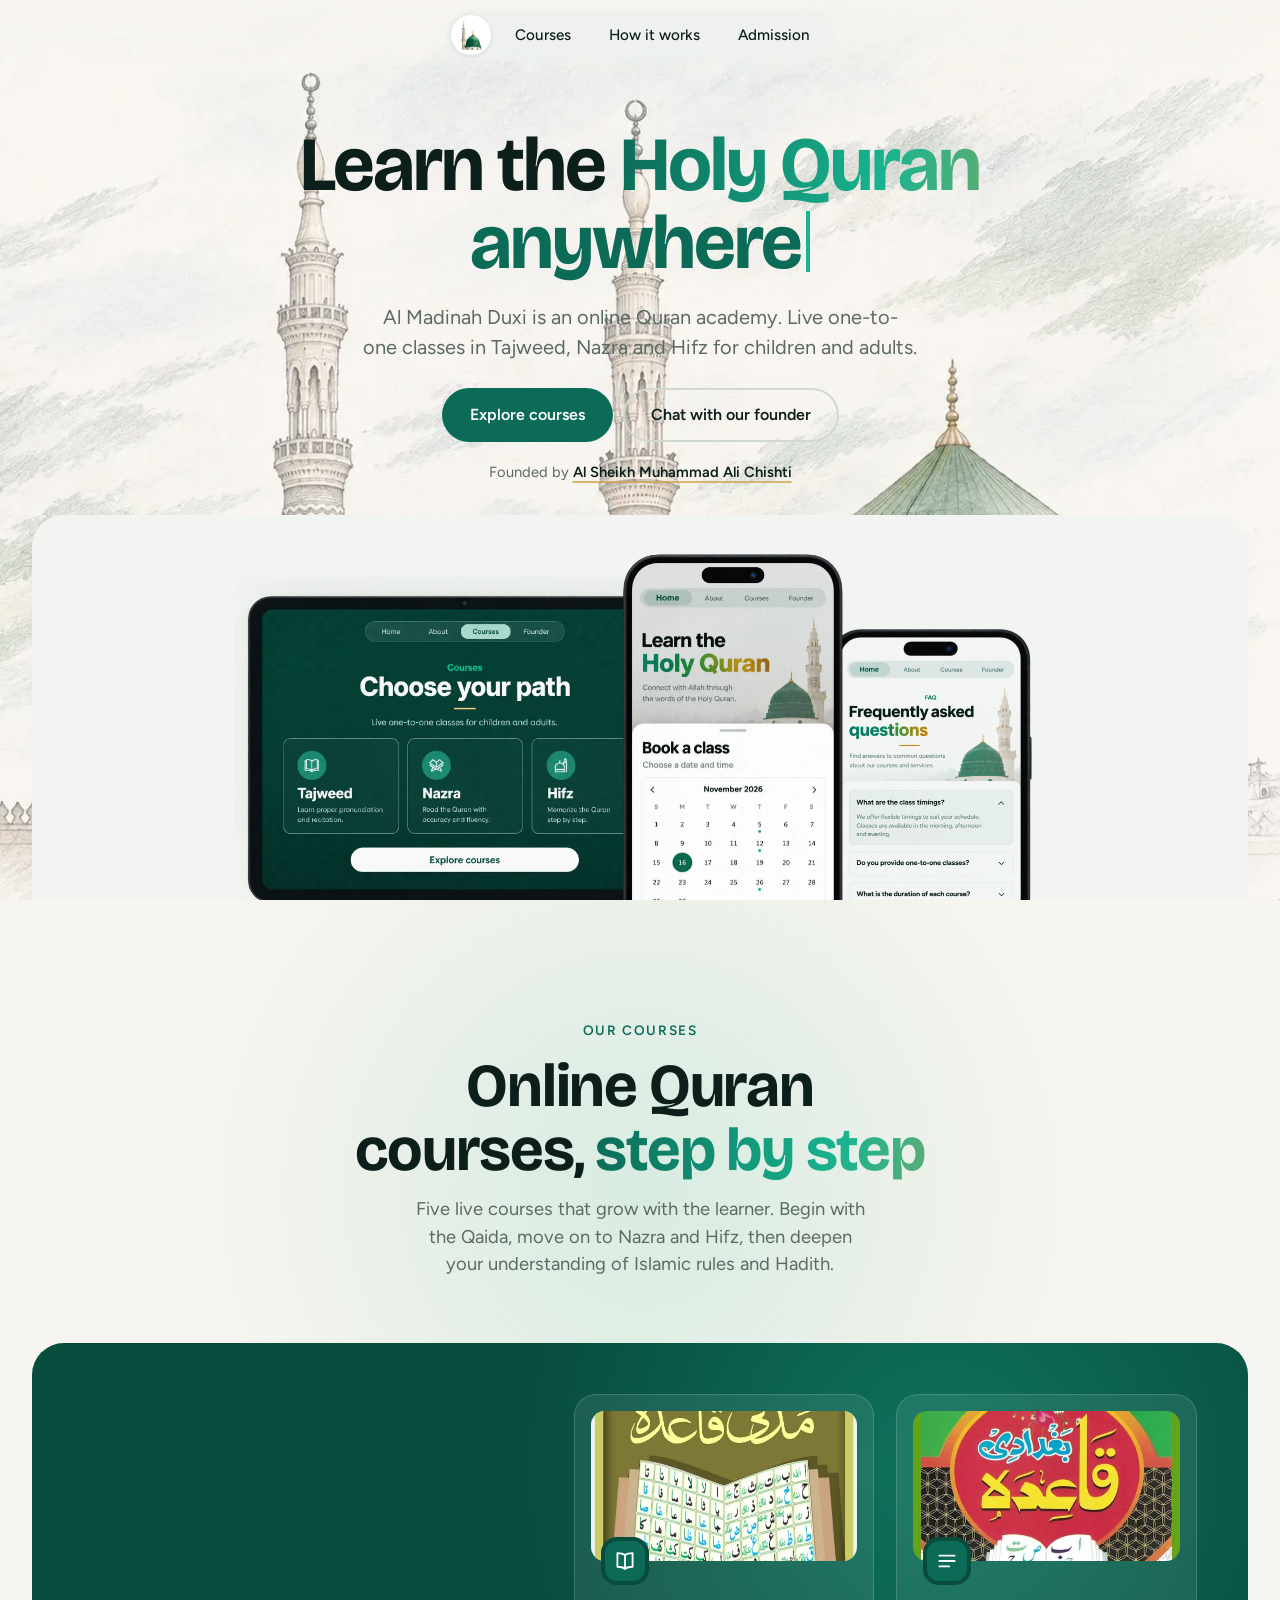
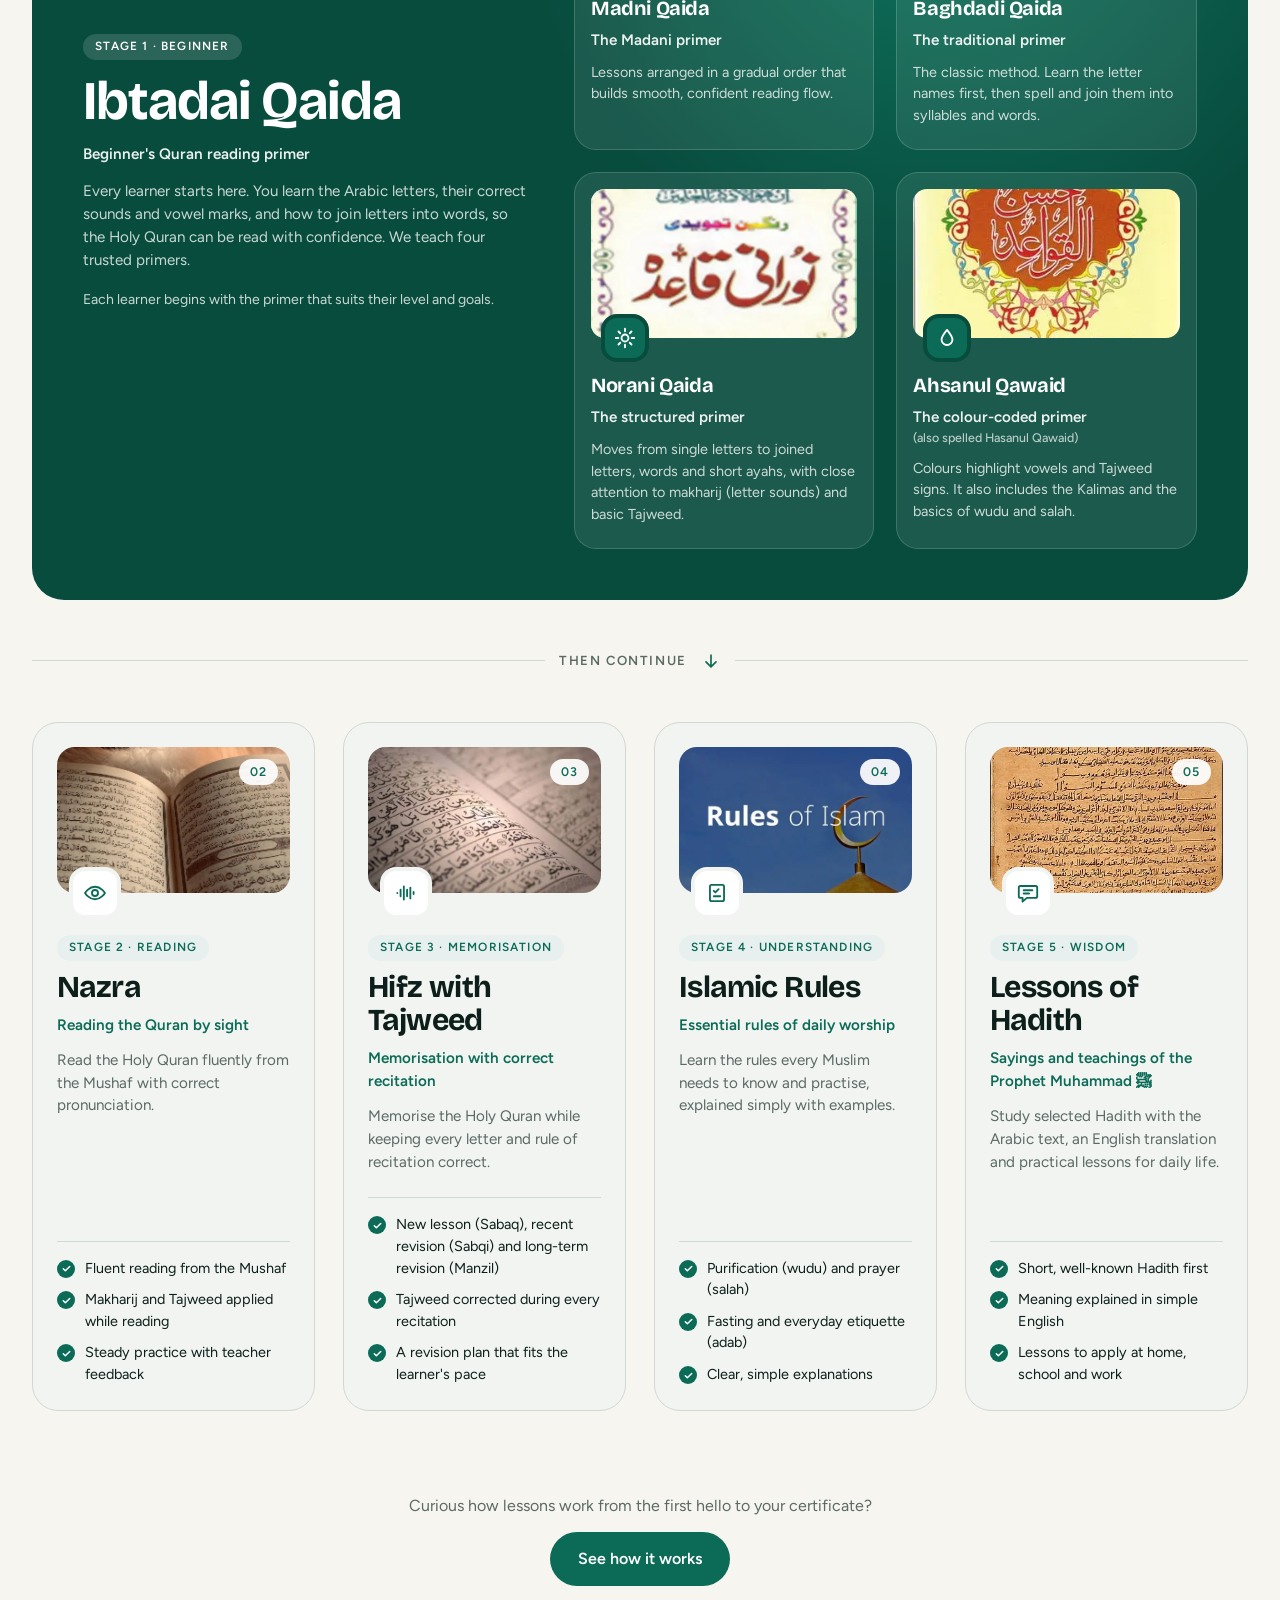
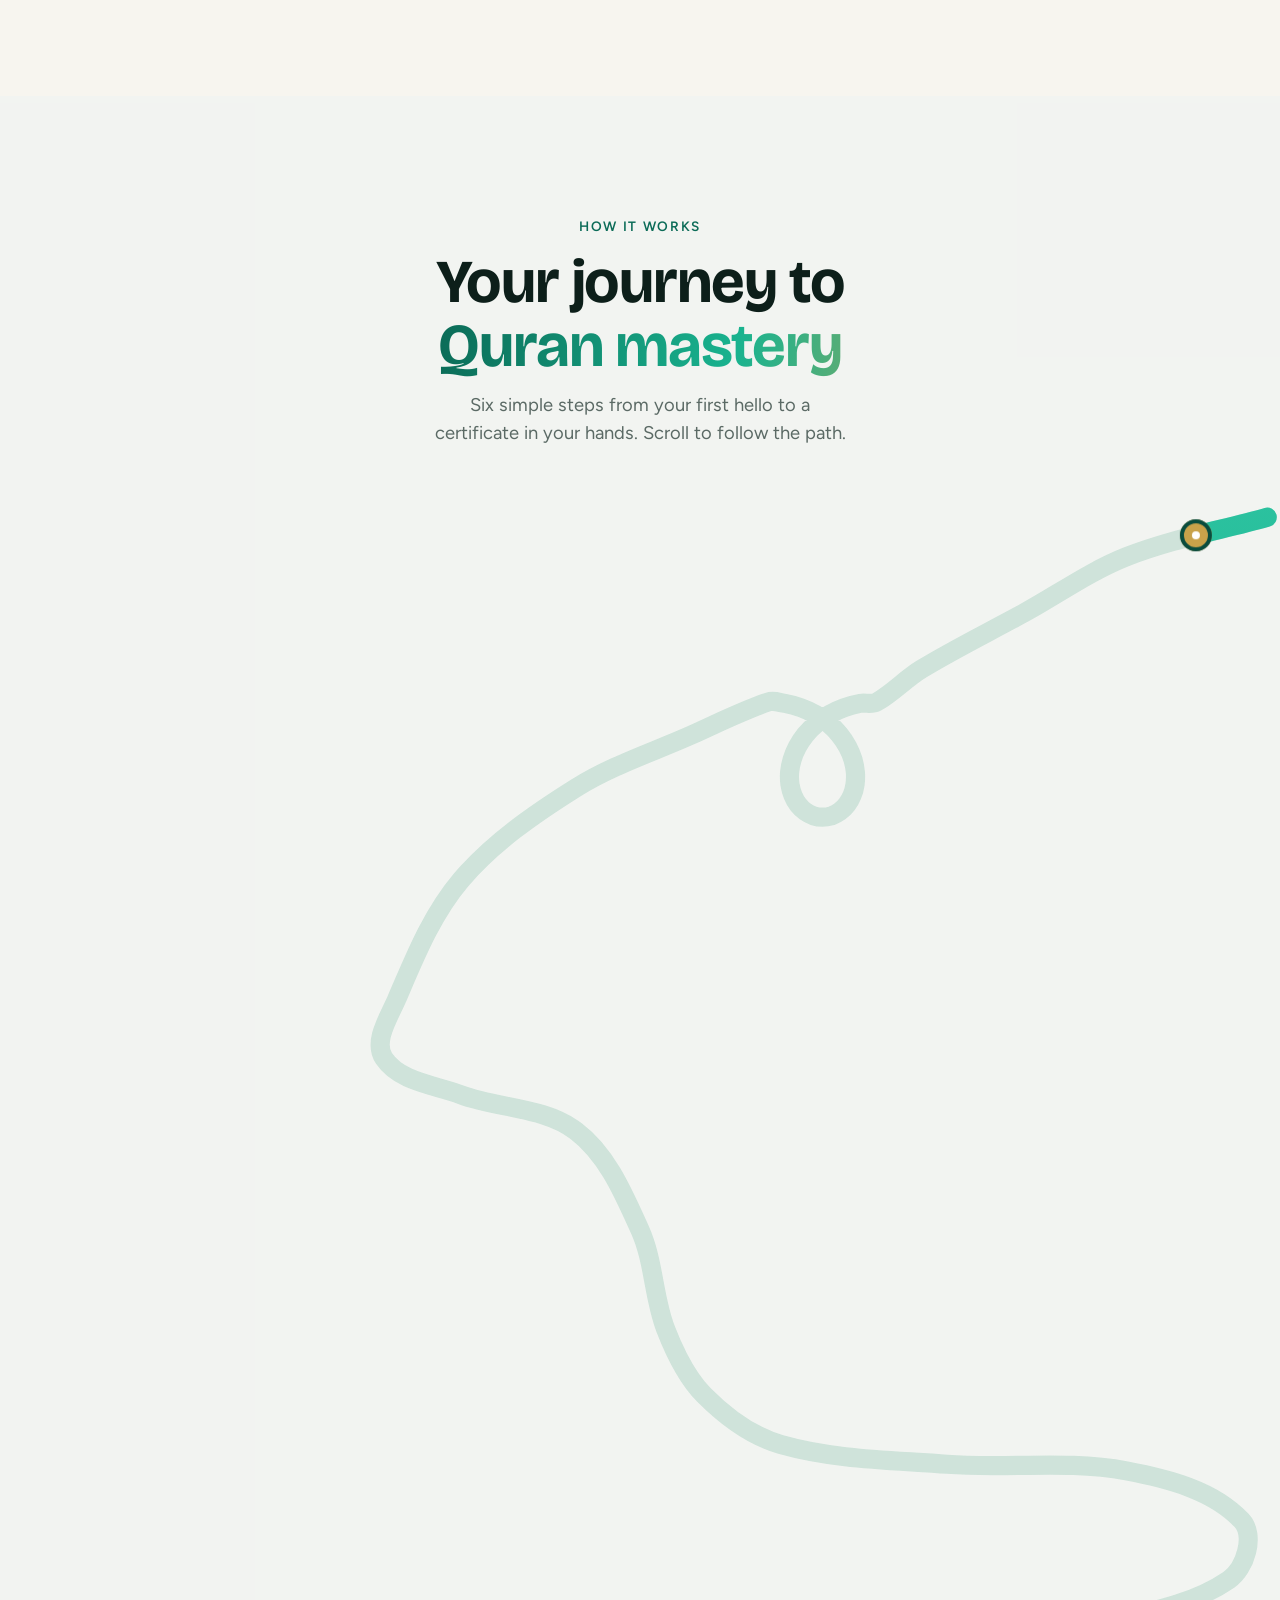
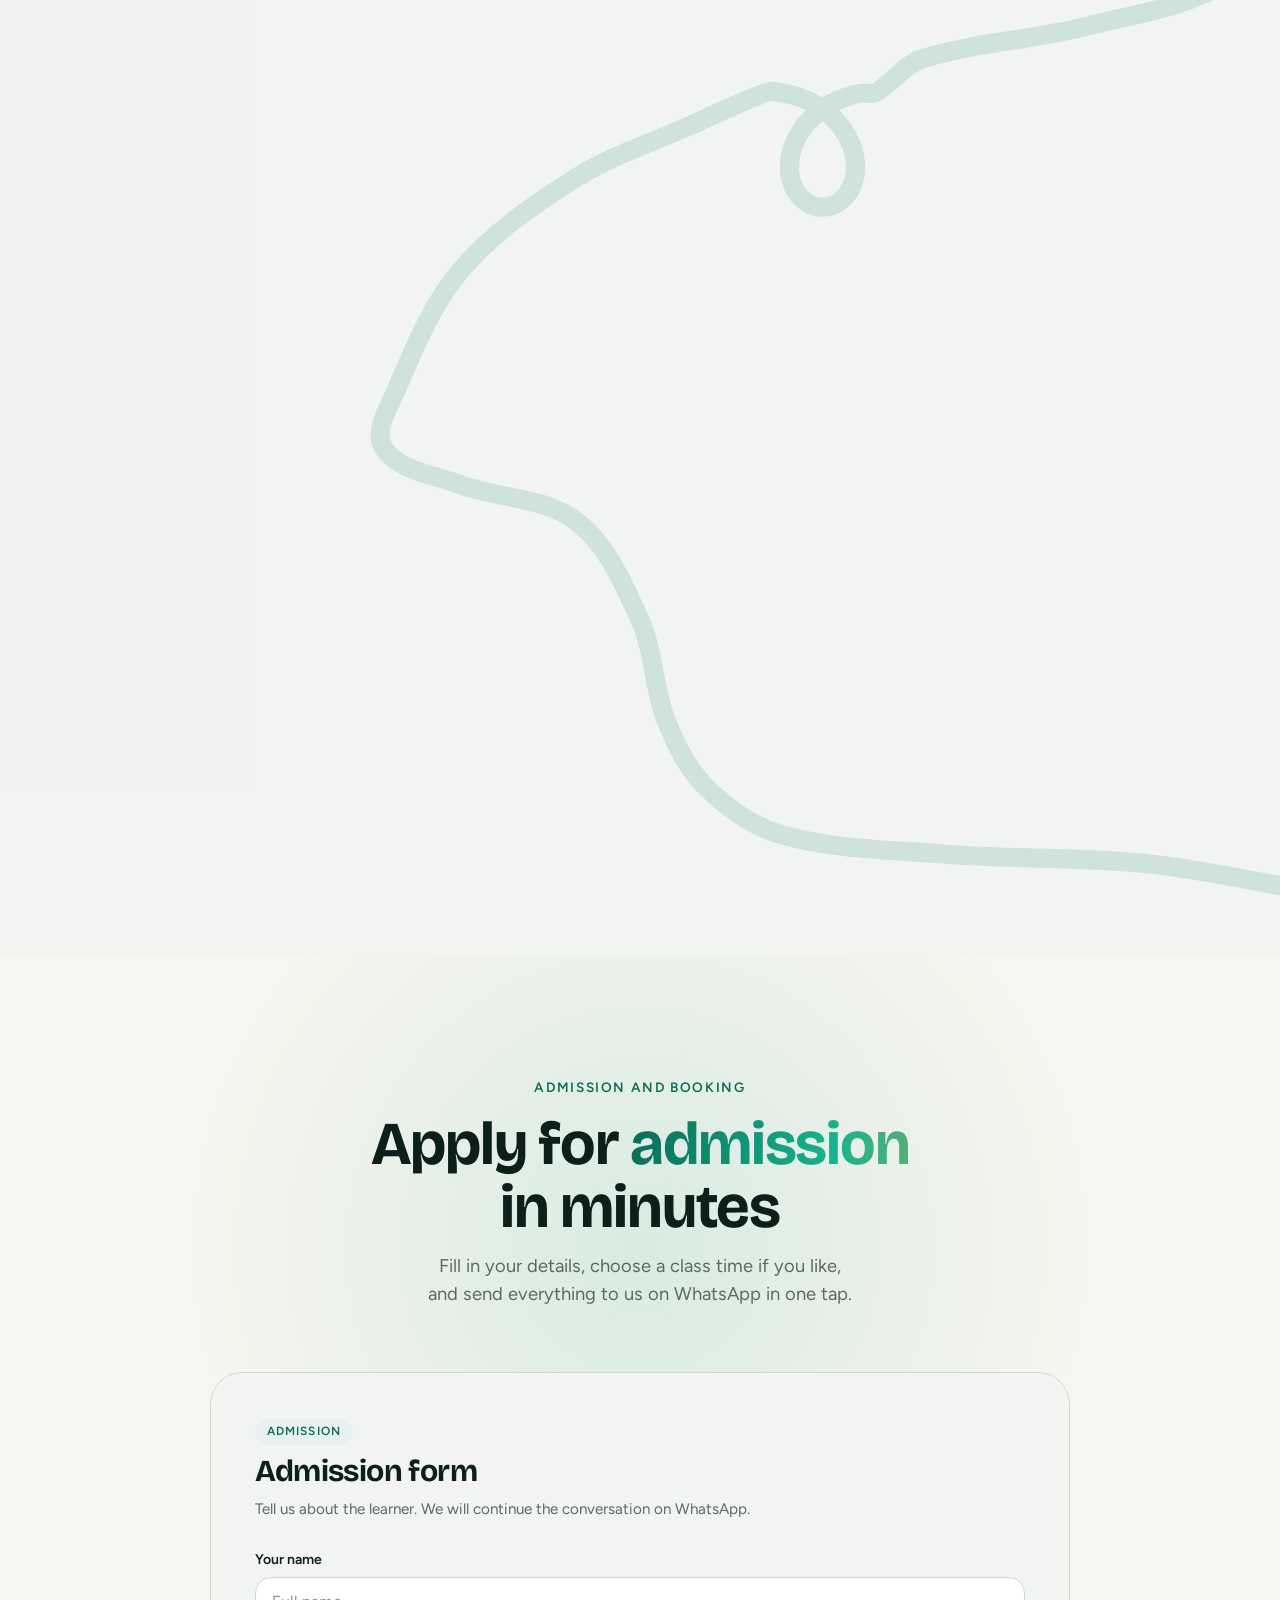
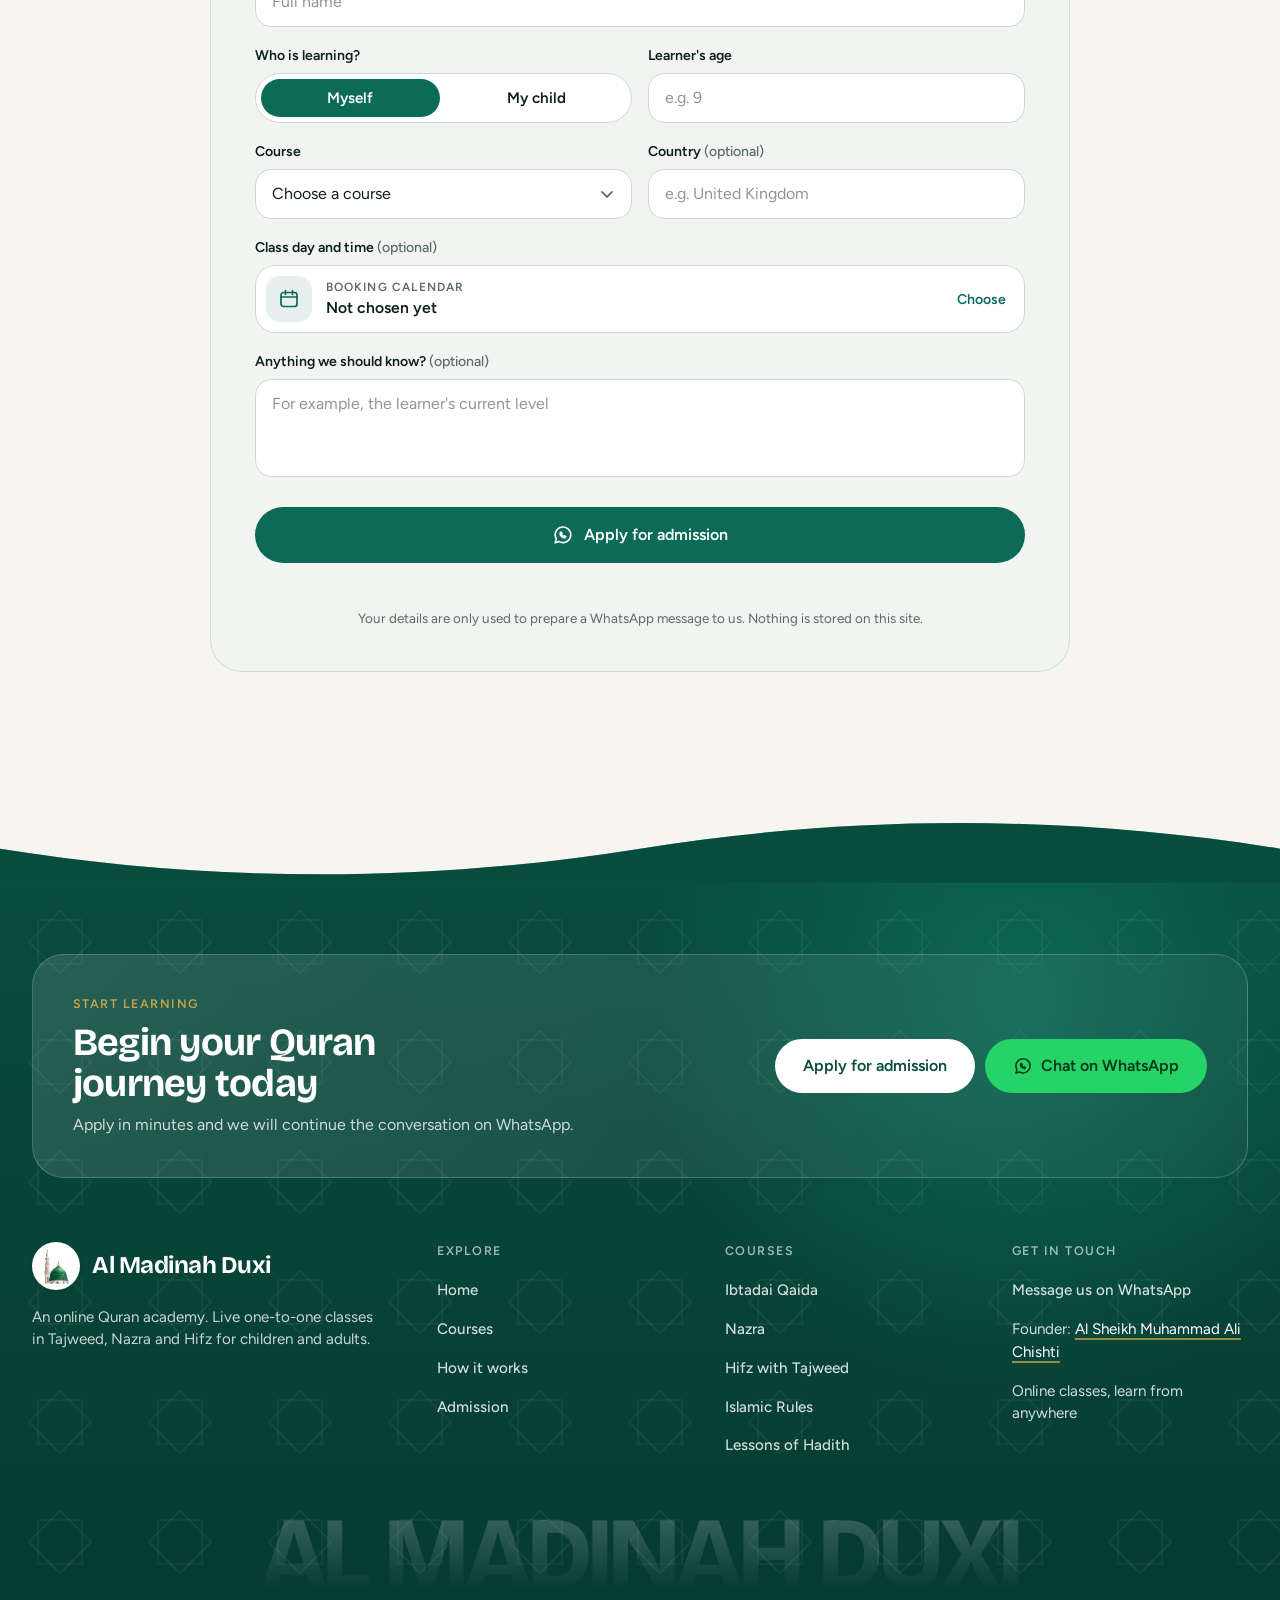
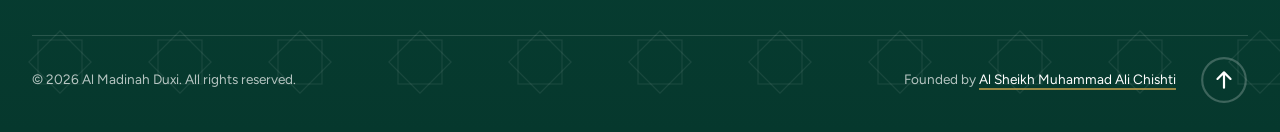
==== commit 75dfce1b: "Latest version update, animated footer, optimized version" ====
--- a/index.html
+++ b/index.html
@@ -3,30 +3,54 @@
 <head>
 <meta charset="UTF-8">
 <meta name="viewport" content="width=device-width, initial-scale=1, viewport-fit=cover">
-<title>Al Madinah Duxi | Online Quran Academy</title>
-<meta name="description" content="Al Madinah Duxi is an online Quran academy founded by Al Sheikh Muhammad Ali Chishti. Live classes in Tajweed, Nazra and Hifz.">
+<title>Al Madinah Duxi | Online Quran Academy for Tajweed, Nazra &amp; Hifz</title>
+<meta name="description" content="Online Quran academy with live one-to-one classes in Qaida, Nazra, Hifz and Tajweed for children and adults. Founded by Al Sheikh Muhammad Ali Chishti.">
+<meta name="author" content="Al Madinah Duxi">
+<meta name="robots" content="index, follow, max-image-preview:large, max-snippet:-1">
 <meta name="theme-color" content="#f7f5ef">
+<meta name="color-scheme" content="light">
+<meta name="format-detection" content="telephone=no">
+<link rel="canonical" href="https://almadinahduxi.vercel.app/">
+<link rel="alternate" hreflang="en" href="https://almadinahduxi.vercel.app/">
+<link rel="alternate" hreflang="x-default" href="https://almadinahduxi.vercel.app/">
+<meta property="og:type" content="website">
+<meta property="og:site_name" content="Al Madinah Duxi">
+<meta property="og:locale" content="en_US">
+<meta property="og:title" content="Al Madinah Duxi | Online Quran Academy">
+<meta property="og:description" content="Live one-to-one online classes in Qaida, Nazra, Hifz and Tajweed for children and adults.">
+<meta property="og:url" content="https://almadinahduxi.vercel.app/">
+<meta property="og:image" content="https://almadinahduxi.vercel.app/images/Madni-logo.webp">
+<meta property="og:image:alt" content="Al Madinah Duxi logo">
+<meta name="twitter:card" content="summary">
+<meta name="twitter:title" content="Al Madinah Duxi | Online Quran Academy">
+<meta name="twitter:description" content="Live one-to-one online classes in Qaida, Nazra, Hifz and Tajweed for children and adults.">
+<meta name="twitter:image" content="https://almadinahduxi.vercel.app/images/Madni-logo.webp">
+<link rel="icon" href="./images/Madni-favicon.ico" sizes="any">
 <link rel="preconnect" href="https://fonts.googleapis.com">
 <link rel="preconnect" href="https://fonts.gstatic.com" crossorigin>
-<link href="https://fonts.googleapis.com/css2?family=Bricolage+Grotesque:opsz,wght@12..96,500;12..96,700&family=Figtree:wght@400;500;600&display=swap" rel="stylesheet">
+<link rel="preload" as="style" href="https://fonts.googleapis.com/css2?family=Bricolage+Grotesque:opsz,wght@12..96,700&family=Figtree:wght@400;500;600&display=swap" onload="this.onload=null;this.rel='stylesheet'">
+<noscript><link rel="stylesheet" href="https://fonts.googleapis.com/css2?family=Bricolage+Grotesque:opsz,wght@12..96,700&family=Figtree:wght@400;500;600&display=swap"><style>.process__stage,.ploader{display:none}</style></noscript>
 <link rel="stylesheet" href="./css/style.css">
-<link rel="shortcut icon" href="./images/Madni-favicon.ico" type="image/x-icon">
 <script type="application/ld+json">
 {
   "@context": "https://schema.org",
-  "@type": "ItemList",
-  "name": "Online Quran courses at Al Madinah Duxi",
-  "itemListElement": [
-    {"@type":"ListItem","position":1,"item":{"@type":"Course","name":"Ibtadai Qaida (Madni, Baghdadi, Norani and Ahsanul Qawaid)","description":"Beginner's Quran reading primer taught live online.","provider":{"@type":"Organization","name":"Al Madinah Duxi","sameAs":"https://almadinahduxi.vercel.app"}}},
-    {"@type":"ListItem","position":2,"item":{"@type":"Course","name":"Nazra","description":"Reading the Holy Quran by sight with correct pronunciation.","provider":{"@type":"Organization","name":"Al Madinah Duxi"}}},
-    {"@type":"ListItem","position":3,"item":{"@type":"Course","name":"Hifz with Tajweed","description":"Quran memorisation with correct Tajweed.","provider":{"@type":"Organization","name":"Al Madinah Duxi"}}},
-    {"@type":"ListItem","position":4,"item":{"@type":"Course","name":"Islamic Rules","description":"Essential rules of daily worship explained simply.","provider":{"@type":"Organization","name":"Al Madinah Duxi"}}},
-    {"@type":"ListItem","position":5,"item":{"@type":"Course","name":"Lessons of Hadith","description":"Selected Hadith with Arabic text, English translation and practical lessons.","provider":{"@type":"Organization","name":"Al Madinah Duxi"}}}
+  "@graph": [
+    {"@type":"EducationalOrganization","@id":"https://almadinahduxi.vercel.app/#org","name":"Al Madinah Duxi","url":"https://almadinahduxi.vercel.app/","logo":"https://almadinahduxi.vercel.app/images/Madni-logo.webp","description":"Online Quran academy offering live one-to-one classes in Qaida, Nazra, Hifz with Tajweed, Islamic rules and Hadith.","founder":{"@type":"Person","name":"Al Sheikh Muhammad Ali Chishti","sameAs":"https://wa.me/923415416491"},"areaServed":"Worldwide","contactPoint":{"@type":"ContactPoint","contactType":"admissions","telephone":"+923415416491","url":"https://wa.me/923415416491","availableLanguage":"English"}},
+    {"@type":"WebSite","@id":"https://almadinahduxi.vercel.app/#website","url":"https://almadinahduxi.vercel.app/","name":"Al Madinah Duxi","inLanguage":"en","publisher":{"@id":"https://almadinahduxi.vercel.app/#org"}},
+    {"@type":"WebPage","@id":"https://almadinahduxi.vercel.app/#webpage","url":"https://almadinahduxi.vercel.app/","name":"Al Madinah Duxi | Online Quran Academy","isPartOf":{"@id":"https://almadinahduxi.vercel.app/#website"},"about":{"@id":"https://almadinahduxi.vercel.app/#org"},"inLanguage":"en"},
+    {"@type":"ItemList","name":"Online Quran courses at Al Madinah Duxi","itemListElement":[
+    {"@type":"ListItem","position":1,"item":{"@type":"Course","name":"Ibtadai Qaida (Madni, Baghdadi, Norani and Ahsanul Qawaid)","description":"Beginner's Quran reading primer taught live online.","provider":{"@id":"https://almadinahduxi.vercel.app/#org"}}},
+    {"@type":"ListItem","position":2,"item":{"@type":"Course","name":"Nazra","description":"Reading the Holy Quran by sight with correct pronunciation.","provider":{"@id":"https://almadinahduxi.vercel.app/#org"}}},
+    {"@type":"ListItem","position":3,"item":{"@type":"Course","name":"Hifz with Tajweed","description":"Quran memorisation with correct Tajweed.","provider":{"@id":"https://almadinahduxi.vercel.app/#org"}}},
+    {"@type":"ListItem","position":4,"item":{"@type":"Course","name":"Islamic Rules","description":"Essential rules of daily worship explained simply.","provider":{"@id":"https://almadinahduxi.vercel.app/#org"}}},
+    {"@type":"ListItem","position":5,"item":{"@type":"Course","name":"Lessons of Hadith","description":"Selected Hadith with Arabic text, English translation and practical lessons.","provider":{"@id":"https://almadinahduxi.vercel.app/#org"}}}
+    ]}
   ]
 }
 </script>
 </head>
 <body>
+<button class="skip" type="button" data-scroll="#main" data-focus>Skip to content</button>
 
 <!-- Fixed pencil-sketch background (images/Madni_background.webp), anchored to the right so the green dome stays fully visible -->
 <div class="backdrop" aria-hidden="true">
@@ -35,22 +59,23 @@
 
 <header class="nav-wrap">
   <nav class="nav" aria-label="Main navigation">
-    <button class="logo" type="button" data-scroll="#home" data-label="images/logo.webp" aria-label="Al Madinah Duxi, back to top">
+    <span class="nav__bubble" aria-hidden="true"></span>
+    <button class="logo" type="button" data-scroll="#home" data-label="images/Madni-logo.webp" aria-label="Al Madinah Duxi, back to top">
       <img src="./images/Madni-logo.webp" alt="" width="256" height="256">
     </button>
-    <a href="#about" data-scroll="#about">About</a>
-    <a href="#courses" data-scroll="#courses">Courses</a>
-    <a href="#founder" data-scroll="#founder">Founder</a>
+    <button class="nav__link" type="button" data-scroll="#courses">Courses</button>
+    <button class="nav__link" type="button" data-scroll="#process">How it works</button>
+    <button class="nav__link" type="button" data-scroll="#admission">Admission</button>
   </nav>
 </header>
 
-<main>
+<main id="main" tabindex="-1">
 
   <!-- 1. Hero -->
   <section class="hero" id="home" aria-labelledby="hero-title">
     <div class="hero__copy">
       <h1 class="hero__title" id="hero-title" aria-label="Learn the Holy Quran online">
-        Learn the <span class="grad">Holy Quran</span>
+        Learn the <span class="grad" data-live>Holy Quran</span>
         <span class="hero__type" data-words="online,anywhere,easily" aria-hidden="true"><span class="hero__word">online</span></span>
       </h1>
       <p class="hero__sub">
@@ -59,26 +84,23 @@
       <div class="hero__actions">
         <button class="btn btn--primary" type="button" data-scroll="#courses">
           <span class="btn__label">Explore courses</span>
-          <span class="btn__icon" aria-hidden="true"><svg viewBox="0 0 24 24"><path d="M12 6.5C10.5 5.3 8.4 4.7 5 4.7v12.6c3.4 0 5.5.6 7 1.8 1.5-1.2 3.6-1.8 7-1.8V4.7c-3.4 0-5.5.6-7 1.8Z"/><path d="M12 6.5v12.6"/></svg></span>
+          <span class="btn__icon" aria-hidden="true"><svg viewBox="0 0 24 24" aria-hidden="true"><path d="M20.5 11.8a8.5 8.5 0 0 1-12.6 7.4L3.5 20.5l1.3-4.2a8.5 8.5 0 1 1 15.7-4.5Z"/><path d="M8.8 10.2c.3 2.2 2.6 4.4 5 5l1.3-1.3-1.9-1-.8.7c-.9-.4-1.7-1.2-2.1-2.1l.7-.8-1-1.9Z"/></svg></span>
         </button>
-        <button class="btn btn--ghost" type="button" data-scroll="#founder">
-          <span class="btn__label">Meet our founder</span>
-          <span class="btn__icon" aria-hidden="true"><svg viewBox="0 0 24 24"><circle cx="12" cy="8.5" r="3.6"/><path d="M5 19.5c.8-3.6 3.5-5.4 7-5.4s6.2 1.8 7 5.4"/></svg></span>
-        </button>
-      </div>
-      <p class="hero__founder">Founded by <strong>Al Sheikh Muhammad Ali Chishti</strong></p>
+        <a class="btn btn--ghost" href="https://wa.me/923415416491?text=Assalamu%20alaikum%20Al%20Sheikh%20Muhammad%20Ali%20Chishti" target="_blank" rel="noopener noreferrer"><span class="btn__label">Chat with our founder</span><span class="btn__icon" aria-hidden="true"><svg viewBox="0 0 24 24"><path d="M12 6.5C10.5 5.3 8.4 4.7 5 4.7v12.6c3.4 0 5.5.6 7 1.8 1.5-1.2 3.6-1.8 7-1.8V4.7c-3.4 0-5.5.6-7 1.8Z"/><path d="M12 6.5v12.6"/></svg></span></a>
+      </div>
+      <p class="hero__founder">Founded by <a class="founder-link" href="https://wa.me/923415416491?text=Assalamu%20alaikum%20Al%20Sheikh%20Muhammad%20Ali%20Chishti" target="_blank" rel="noopener noreferrer" title="Chat with Al Sheikh Muhammad Ali Chishti on WhatsApp"><strong>Al Sheikh Muhammad Ali Chishti</strong></a></p>
     </div>
 
     <div class="showcase">
       <div class="stage">
         <figure class="device device--left" data-label="tablet-1.webp">
-          <img src="./images/tablet-1.webp" alt="Al Madinah Duxi courses on a tablet" width="1362" height="966">
+          <img src="./images/tablet-1.webp" alt="Al Madinah Duxi courses on a tablet" width="1362" height="966" decoding="async">
         </figure>
         <figure class="device device--center" data-label="mobile.webp">
-          <img src="./images/mobile.webp" alt="Al Madinah Duxi class booking on a mobile phone" width="813" height="1595">
+          <img src="./images/mobile.webp" alt="Al Madinah Duxi class booking on a mobile phone" width="813" height="1595" fetchpriority="high" decoding="async">
         </figure>
         <figure class="device device--right" data-label="tablet-2.webp">
-          <img src="./images/tablet-2.webp" alt="Al Madinah Duxi frequently asked questions on a mobile phone" width="809" height="1590">
+          <img src="./images/tablet-2.webp" alt="Al Madinah Duxi frequently asked questions on a mobile phone" width="809" height="1590" decoding="async">
         </figure>
       </div>
     </div>
@@ -88,14 +110,14 @@
   <section class="courses" id="courses" aria-labelledby="courses-title">
     <div class="courses__head">
       <p class="courses__eyebrow">Our courses</p>
-      <h2 class="courses__title" id="courses-title">Online Quran courses, <span class="grad">step by step</span></h2>
+      <h2 class="courses__title" id="courses-title">Online Quran courses, <span class="grad" data-live>step by step</span></h2>
       <p class="courses__sub">Five live courses that grow with the learner. Begin with the Qaida, move on to Nazra and Hifz, then deepen your understanding of Islamic rules and Hadith.</p>
     </div>
 
     <div class="courses__inner">
 
       <!-- Stage 1: Ibtadai Qaida -->
-      <article class="foundation reveal" id="course-qaida" aria-labelledby="c1-title">
+      <article class="foundation reveal" data-live id="course-qaida" aria-labelledby="c1-title">
         <div class="foundation__intro">
           <p class="ctag">Stage 1 · Beginner</p>
           <h3 class="ctitle ctitle--xl" id="c1-title">Ibtadai Qaida</h3>
@@ -215,11 +237,19 @@
   <section class="process" id="process" aria-labelledby="process-title">
     <div class="process__head">
       <p class="process__eyebrow">How it works</p>
-      <h2 class="process__title" id="process-title">Your journey to <span class="grad">Quran mastery</span></h2>
+      <h2 class="process__title" id="process-title">Your journey to <span class="grad" data-live>Quran mastery</span></h2>
       <p class="process__sub">Six simple steps from your first hello to a certificate in your hands. Scroll to follow the path.</p>
     </div>
 
     <div class="process__stage">
+      <div class="ploader" role="status" aria-live="polite">
+        <svg viewBox="0 0 120 80" aria-hidden="true" focusable="false">
+          <path class="pl-track" d="M8 58C30 58 38 14 62 18C86 22 78 52 62 46C46 40 58 10 86 14C100 16 106 28 112 30"/>
+          <path class="pl-line" pathLength="1" d="M8 58C30 58 38 14 62 18C86 22 78 52 62 46C46 40 58 10 86 14C100 16 106 28 112 30"/>
+          <circle r="6" fill="#c8a24a" stroke="#084c3e" stroke-width="2.5"><animateMotion dur="2s" repeatCount="indefinite" path="M8 58C30 58 38 14 62 18C86 22 78 52 62 46C46 40 58 10 86 14C100 16 106 28 112 30" calcMode="spline" keyTimes="0;1" keySplines=".45 0 .55 1"/></circle>
+        </svg>
+        <span>Drawing your journey…</span>
+      </div>
       <svg class="process__svg" aria-hidden="true" focusable="false">
         <defs>
           <linearGradient id="pGrad" gradientUnits="userSpaceOnUse" x1="0" y1="0" x2="0" y2="1800">
@@ -313,7 +343,7 @@
   <section class="admission" id="admission" aria-labelledby="admission-title">
     <div class="admission__head">
       <p class="admission__eyebrow">Admission and booking</p>
-      <h2 class="admission__title" id="admission-title">Apply for <span class="grad">admission</span> in minutes</h2>
+      <h2 class="admission__title" id="admission-title">Apply for <span class="grad" data-live>admission</span> in minutes</h2>
       <p class="admission__sub">Fill in your details, choose a class time if you like, and send everything to us on WhatsApp in one tap.</p>
     </div>
 
@@ -405,30 +435,47 @@
   <!-- Next sections go here. Give each one an id that matches a nav link: about, founder -->
 </main>
 
-<!-- Footer: every link is a button that scrolls with JS (data-scroll), no hyperlinks -->
-<footer class="footer" aria-labelledby="footer-title">
+<!-- Footer: every internal link is a button that scrolls with JS (data-scroll); only WhatsApp links are real links -->
+<footer class="footer" data-live aria-labelledby="footer-title">
+  <div class="footer__wave" aria-hidden="true">
+    <svg viewBox="0 0 2880 90" preserveAspectRatio="none"><path d="M0 50C240 90 480 90 720 50S1200 10 1440 50C1680 90 1920 90 2160 50S2640 10 2880 50V90H0Z"/></svg>
+    <svg viewBox="0 0 2880 90" preserveAspectRatio="none"><path d="M0 50C240 90 480 90 720 50S1200 10 1440 50C1680 90 1920 90 2160 50S2640 10 2880 50V90H0Z"/></svg>
+  </div>
+  <div class="footer__fx" aria-hidden="true">
+    <i style="--x:8%;--d:12s;--t:-3s;--s:5px"></i><i style="--x:24%;--d:15s;--t:-9s;--s:4px"></i><i style="--x:41%;--d:11s;--t:-6s;--s:6px"></i>
+    <i style="--x:58%;--d:14s;--t:-1s;--s:4px"></i><i style="--x:76%;--d:13s;--t:-8s;--s:5px"></i><i style="--x:92%;--d:16s;--t:-4s;--s:4px"></i>
+  </div>
+
   <div class="footer__inner">
+    <div class="fcta reveal">
+      <div class="fcta__text">
+        <p class="fcta__eyebrow">Start learning</p>
+        <h2 class="fcta__title">Begin your Quran journey today</h2>
+        <p>Apply in minutes and we will continue the conversation on WhatsApp.</p>
+      </div>
+      <div class="fcta__actions">
+        <button class="btn btn--light" type="button" data-scroll="#admission"><span class="btn__label">Apply for admission</span></button>
+        <a class="btn btn--wa" href="https://wa.me/923415416491?text=Assalamu%20alaikum" target="_blank" rel="noopener noreferrer"><svg viewBox="0 0 24 24" aria-hidden="true"><path d="M20.5 11.8a8.5 8.5 0 0 1-12.6 7.4L3.5 20.5l1.3-4.2a8.5 8.5 0 1 1 15.7-4.5Z"/><path d="M8.8 10.2c.3 2.2 2.6 4.4 5 5l1.3-1.3-1.9-1-.8.7c-.9-.4-1.7-1.2-2.1-2.1l.7-.8-1-1.9Z"/></svg><span class="btn__label">Chat on WhatsApp</span></a>
+      </div>
+    </div>
+
     <div class="footer__grid">
-
       <div class="footer__brand">
         <div class="footer__name">
-          <button class="logo" type="button" data-scroll="#home" data-label="images/logo.webp" aria-label="Back to top">
-            <img src="./images/logo.webp" alt="" width="256" height="256" loading="lazy" decoding="async">
+          <button class="logo" type="button" data-scroll="#home" data-label="images/Madni-logo.webp" aria-label="Back to top">
+            <img src="./images/Madni-logo.webp" alt="" width="256" height="256" loading="lazy" decoding="async">
           </button>
           <p class="footer__title" id="footer-title">Al Madinah Duxi</p>
         </div>
         <p class="footer__text">An online Quran academy. Live one-to-one classes in Tajweed, Nazra and Hifz for children and adults.</p>
-        <button class="btn btn--light" type="button" data-scroll="#admission"><span class="btn__label">Apply for admission</span></button>
       </div>
 
       <nav class="footer__col" aria-labelledby="footer-explore">
         <h2 class="footer__head" id="footer-explore">Explore</h2>
         <ul class="footer__list">
           <li><button class="flink" type="button" data-scroll="#home">Home</button></li>
-          <li><button class="flink" type="button" data-scroll="#about">About</button></li>
           <li><button class="flink" type="button" data-scroll="#courses">Courses</button></li>
           <li><button class="flink" type="button" data-scroll="#process">How it works</button></li>
-          <li><button class="flink" type="button" data-scroll="#founder">Founder</button></li>
           <li><button class="flink" type="button" data-scroll="#admission">Admission</button></li>
         </ul>
       </nav>
@@ -444,13 +491,23 @@
         </ul>
       </nav>
 
-    </div>
+      <div class="footer__col footer__col--wide">
+        <h2 class="footer__head">Get in touch</h2>
+        <ul class="footer__list">
+          <li><a class="flink" href="https://wa.me/923415416491?text=Assalamu%20alaikum" target="_blank" rel="noopener noreferrer">Message us on WhatsApp</a></li>
+          <li><span class="footer__small">Founder: <a class="founder-link" href="https://wa.me/923415416491?text=Assalamu%20alaikum%20Al%20Sheikh%20Muhammad%20Ali%20Chishti" target="_blank" rel="noopener noreferrer" title="Chat with Al Sheikh Muhammad Ali Chishti on WhatsApp">Al Sheikh Muhammad Ali Chishti</a></span></li>
+          <li><span class="footer__small">Online classes, learn from anywhere</span></li>
+        </ul>
+      </div>
+    </div>
+
+    <p class="footer__mark" aria-hidden="true">Al Madinah Duxi</p>
 
     <div class="footer__bar">
       <p>© <span data-year>2026</span> Al Madinah Duxi. All rights reserved.</p>
-      <p class="footer__founder">Founded by <strong>Al Sheikh Muhammad Ali Chishti</strong></p>
+      <p class="footer__founder">Founded by <a class="founder-link" href="https://wa.me/923415416491?text=Assalamu%20alaikum%20Al%20Sheikh%20Muhammad%20Ali%20Chishti" target="_blank" rel="noopener noreferrer" title="Chat with Al Sheikh Muhammad Ali Chishti on WhatsApp">Al Sheikh Muhammad Ali Chishti</a></p>
       <button class="totop" type="button" data-scroll="#home" aria-label="Back to top">
-        <svg viewBox="0 0 24 24" aria-hidden="true"><path d="M12 19V5M6 11l6-6 6 6"/></svg>
+        <svg viewBox="0 0 44 44" aria-hidden="true"><circle class="totop__bg" cx="22" cy="22" r="20"/><circle class="totop__ring" cx="22" cy="22" r="20"/><path d="M22 29V15M16 21l6-6 6 6"/></svg>
       </button>
     </div>
   </div>
@@ -499,6 +556,6 @@
   </div>
 </div>
 
-<script src="./js/script.js"></script>
+<script src="./js/script.js" defer></script>
 </body>
 </html>
--- a/css/style.css
+++ b/css/style.css
@@ -40,7 +40,7 @@
 /* Fixed pencil-sketch background. A fixed layer (not background-attachment) so it also works on phones.
    Anchored bottom-right so the green dome is always fully visible: the width never goes below the
    screen (cover) and never above 260vw, which keeps the dome inside the screen on tall phones. */
-.backdrop{position:fixed;inset:0;z-index:-1;overflow:hidden;pointer-events:none;background:var(--paper)}
+.backdrop{position:fixed;inset:0;will-change:transform;z-index:-1;overflow:hidden;pointer-events:none;background:var(--paper)}
 .backdrop img{
   position:absolute;right:0;bottom:0;max-width:none;height:auto;
   width:min(max(100vw,172vh),260vw);
@@ -85,6 +85,17 @@
 }
 @keyframes flow{to{background-position:-300% 0}}
 
+/* Animations only run while their section is on screen (JS toggles .is-live), so nothing animates off-screen */
+.js-live [data-live]:not(.is-live),.js-live [data-live]:not(.is-live) *,.js-live [data-live]:not(.is-live)::before,.js-live [data-live]:not(.is-live)::after,.js-live [data-live]:not(.is-live) *::before,.js-live [data-live]:not(.is-live) *::after{animation-play-state:paused!important}
+
+/* Skip link and founder WhatsApp link */
+.skip{position:fixed;left:50%;top:8px;z-index:60;translate:-50% -220%;padding:10px 18px;border:0;border-radius:999px;background:var(--brand-dark);color:#fff;font-weight:600;transition:translate .25s var(--ease)}
+.skip:focus-visible{translate:-50% 0}
+main:focus{outline:none}
+.founder-link{text-decoration:underline;text-decoration-color:color-mix(in srgb,var(--gold) 75%,transparent);text-decoration-thickness:2px;text-underline-offset:4px;transition:color .2s,text-decoration-color .2s}
+.founder-link:hover{color:var(--brand);text-decoration-color:var(--brand)}
+.founder-link strong{color:inherit}
+
 /* Section headers (courses, process, admission share one look) */
 .courses__head,.process__head,.admission__head{position:relative;max-width:760px;margin:0 auto;padding:0 var(--pad);text-align:center;display:flex;flex-direction:column;align-items:center;gap:14px}
 .courses__eyebrow,.process__eyebrow,.admission__eyebrow{font-size:.85rem;font-weight:600;letter-spacing:.12em;text-transform:uppercase;color:var(--brand)}
@@ -126,13 +137,14 @@
 
 /* ===== 3. Navigation ===== */
 .nav-wrap{position:fixed;top:0;left:0;right:0;z-index:20;display:flex;justify-content:center;padding:calc(env(safe-area-inset-top,0px) + 10px) var(--pad) 0;pointer-events:none}
-.nav{pointer-events:auto;display:flex;align-items:center;gap:2px;max-width:100%;padding:5px 6px 5px 5px;border-radius:999px;background:rgba(237,241,238,.82);-webkit-backdrop-filter:blur(12px);backdrop-filter:blur(12px);overflow-x:auto;scrollbar-width:none;transition:box-shadow .3s}
+.nav{position:relative;pointer-events:auto;display:flex;align-items:center;gap:2px;max-width:100%;padding:5px 6px 5px 5px;border-radius:999px;background:rgba(237,241,238,.82);-webkit-backdrop-filter:blur(12px);backdrop-filter:blur(12px);overflow-x:auto;scrollbar-width:none;transition:box-shadow .3s}
 .nav::-webkit-scrollbar{display:none}
 .nav.is-stuck{box-shadow:0 8px 24px rgba(13,31,26,.12)}
 .nav .logo{margin-right:4px}
-.nav a{padding:9px clamp(10px,3.2vw,18px);border-radius:999px;font-size:clamp(.82rem,3.5vw,.95rem);font-weight:500;white-space:nowrap;transition:background .25s,color .25s}
-.nav a:hover{background:rgba(255,255,255,.7)}
-.nav a.is-active{background:var(--bg);box-shadow:0 1px 4px rgba(13,31,26,.12)}
+.nav__link{position:relative;z-index:1;padding:9px clamp(10px,3.2vw,18px);border:0;border-radius:999px;background:none;color:var(--ink);font-size:clamp(.82rem,3.5vw,.95rem);font-weight:500;white-space:nowrap;transition:color .25s}
+.nav__link:hover,.nav__link.is-active{color:var(--brand)}
+.nav__bubble{position:absolute;z-index:0;top:5px;bottom:5px;left:0;width:var(--bw,0);translate:var(--bx,0) 0;border-radius:999px;background:var(--bg);box-shadow:0 1px 4px rgba(13,31,26,.12);opacity:0;transition:translate .4s var(--ease),width .4s var(--ease),opacity .25s}
+.nav.has-active .nav__bubble{opacity:1}
 
 /* ===== 4. Hero ===== */
 /* Fills the screen (never shorter than --section-min) and clips everything below */
@@ -294,13 +306,12 @@
 
 /* ===== 6. Process path (slightly see-through, so the dome stays faintly visible) ===== */
 .process{background:color-mix(in srgb,var(--panel) 86%,transparent);padding-top:clamp(72px,10vw,120px);overflow:hidden;overflow:clip}
-.process__stage{--bs:clamp(64px,7vw,84px);position:relative;width:100%;height:2100px;margin-top:clamp(8px,2vw,24px)}
+.process__stage{--bs:clamp(64px,7vw,84px);position:relative;width:100%;height:2086px;margin-top:clamp(8px,2vw,24px)}
 .process__svg{position:absolute;inset:0;width:100%;height:100%;overflow:hidden;z-index:1}
 
 /* One thick tube. The faded track (same width) shows the road ahead; the gradient line draws on scroll */
 .p-track,.p-line{stroke-linecap:round;stroke-linejoin:round;stroke-width:clamp(12px,1.5vw,20px)}
 .p-track{stroke:#cfe3da}
-.p-line{will-change:stroke-dashoffset}
 .p-head{will-change:transform}
 .p-pulse{transform-box:fill-box;transform-origin:center;animation:pulse 2s ease-out infinite}
 @keyframes pulse{from{transform:scale(.8);opacity:.55}to{transform:scale(2.1);opacity:0}}
@@ -345,6 +356,27 @@
 .process__stage.is-small .tl::after{content:" "}
 .process__stage.is-small .pnum,.process__stage.is-small .pnote{position:static;max-width:none;transform:none!important;opacity:1;translate:none;transition:none;padding:0;border:0;background:none;box-shadow:none}
 .process__stage.is-small .pnum{padding:3px 10px;background:var(--c)}
+
+/* Phones: smaller heading and step text */
+@media (max-width:560px){
+  .process__title{font-size:clamp(1.55rem,7.2vw,1.9rem)}
+  .process__sub{font-size:.85rem}
+  .process__stage.is-small .ptext{width:min(250px,calc(100vw - 2 * var(--pad)));padding:10px 12px 12px;gap:5px}
+  .process__stage.is-small .ptitle{font-size:clamp(1rem,4.6vw,1.2rem)}
+  .process__stage.is-small .pnote{font-size:.75rem;line-height:1.4}
+  .process__stage.is-small .pnum{font-size:.68rem}
+}
+
+/* Path loader (phones and tablets): a line draws itself with a gold dot until the real path is ready */
+.ploader{position:absolute;top:clamp(36px,12vw,90px);left:50%;z-index:3;translate:-50% 0;display:flex;flex-direction:column;align-items:center;gap:8px;padding:14px 22px 12px;border-radius:22px;background:rgba(255,255,255,.95);box-shadow:0 10px 26px rgba(13,31,26,.12);color:var(--brand);font-size:.8rem;font-weight:600;transition:opacity .45s,visibility .45s;animation:plgone .01s 8s forwards}
+.ploader svg{width:120px;height:80px;overflow:visible;fill:none}
+.pl-track,.pl-line{stroke-width:6;stroke-linecap:round;stroke-linejoin:round}
+.pl-track{stroke:#cfe3da}
+.pl-line{stroke:var(--brand);stroke-dasharray:1;stroke-dashoffset:1;animation:pldraw 2s cubic-bezier(.45,0,.55,1) infinite}
+@keyframes pldraw{to{stroke-dashoffset:0}}
+@keyframes plgone{to{opacity:0;visibility:hidden}}
+.process__stage.is-ready .ploader{opacity:0;visibility:hidden}
+@media (min-width:900px){.ploader{display:none}}
 
 /* ===== 7. Admission (transparent section, solid form card) ===== */
 .admission{position:relative;padding:clamp(72px,10vw,120px) 0;overflow:hidden;overflow:clip}
@@ -449,11 +481,32 @@
 .slot.is-selected{background:var(--brand);border-color:var(--brand);color:#fff}
 .slots__hint{margin-top:10px;font-size:.85rem;color:var(--muted)}
 
-/* ===== 9. Footer (links are buttons that scroll with JS) ===== */
-.footer{position:relative;isolation:isolate;margin-top:clamp(24px,4vw,48px);background:var(--brand-dark);color:#fff;border-radius:clamp(22px,3vw,32px) clamp(22px,3vw,32px) 0 0;overflow:hidden}
-.footer::before{content:"";position:absolute;z-index:-1;top:-40%;right:-10%;width:60%;aspect-ratio:1;background:radial-gradient(closest-side,color-mix(in srgb,var(--mint) 30%,transparent),transparent);animation:drift 14s ease-in-out infinite alternate}
+/* ===== 9. Footer (internal links are buttons that scroll with JS) ===== */
+.footer{position:relative;isolation:isolate;margin-top:clamp(48px,7vw,96px);background:linear-gradient(180deg,var(--brand-dark),#06382d);color:#fff}
+.footer__wave{position:absolute;left:0;right:0;bottom:calc(100% - 1px);height:clamp(36px,6vw,84px);overflow:hidden;pointer-events:none}
+.footer__wave svg{position:absolute;left:0;bottom:0;width:200%;height:100%;fill:var(--brand-dark);animation:wave 24s linear infinite}
+.footer__wave svg:first-child{fill:var(--brand);opacity:.4;animation-duration:38s;animation-direction:reverse}
+@keyframes wave{to{transform:translateX(-50%)}}
+.footer__fx{position:absolute;inset:0;z-index:-1;overflow:hidden;pointer-events:none}
+.footer__fx::before{content:"";position:absolute;inset:-120px;background:url("data:image/svg+xml,%3Csvg xmlns='http://www.w3.org/2000/svg' width='120' height='120' fill='none' stroke='%23fff' stroke-opacity='.07' stroke-width='1.2'%3E%3Cg transform='translate(60 60)'%3E%3Crect x='-22' y='-22' width='44' height='44'/%3E%3Crect x='-22' y='-22' width='44' height='44' transform='rotate(45)'/%3E%3C/g%3E%3C/svg%3E");animation:pat 60s linear infinite}
+@keyframes pat{to{transform:translate(120px,120px)}}
+.footer__fx::after{content:"";position:absolute;top:-30%;right:-10%;width:60%;aspect-ratio:1;background:radial-gradient(closest-side,color-mix(in srgb,var(--mint) 28%,transparent),transparent);animation:drift 14s ease-in-out infinite alternate}
+.footer__fx i{position:absolute;bottom:-10px;left:var(--x);width:var(--s,5px);aspect-ratio:1;border-radius:50%;background:var(--gold);opacity:0;animation:spark var(--d,12s) linear var(--t,0s) infinite}
+@keyframes spark{12%{opacity:.7}to{transform:translateY(-420px);opacity:0}}
 .footer__inner{width:min(1240px,100% - 2 * var(--pad));margin:0 auto;padding:clamp(40px,6vw,72px) 0 calc(clamp(18px,2.6vw,28px) + env(safe-area-inset-bottom,0px))}
-.footer__grid{display:grid;grid-template-columns:minmax(0,1.6fr) repeat(2,minmax(0,1fr));gap:clamp(28px,4vw,64px)}
+
+.fcta{position:relative;overflow:hidden;display:flex;flex-wrap:wrap;align-items:center;justify-content:space-between;gap:20px 32px;margin-bottom:clamp(36px,5vw,64px);padding:clamp(22px,3.4vw,40px);border:1px solid rgba(255,255,255,.2);border-radius:clamp(22px,3vw,32px);background:linear-gradient(120deg,rgba(255,255,255,.12),rgba(255,255,255,.04))}
+.fcta::after{content:"";position:absolute;inset:0;pointer-events:none;background:linear-gradient(105deg,transparent 40%,rgba(255,255,255,.14) 50%,transparent 60%);translate:-100% 0;animation:sweep 7s ease-in-out infinite}
+@keyframes sweep{45%,100%{translate:100% 0}}
+.fcta__text{display:grid;gap:8px;max-width:34rem;color:rgba(255,255,255,.78)}
+.fcta__eyebrow{font-size:.78rem;font-weight:600;letter-spacing:.12em;text-transform:uppercase;color:var(--gold)}
+.fcta__title{font-family:var(--font-display);font-weight:700;font-size:clamp(1.5rem,3.6vw,2.4rem);line-height:1.08;letter-spacing:-.02em;color:#fff;text-wrap:balance}
+.fcta__actions{position:relative;z-index:1;display:flex;flex-wrap:wrap;gap:10px}
+.btn--wa{gap:8px;background:#25d366;color:#06361a}
+.btn--wa:hover{background:#1ebe5a}
+.btn--wa svg{width:20px;height:20px;fill:none;stroke:currentColor;stroke-width:1.8;stroke-linecap:round;stroke-linejoin:round}
+
+.footer__grid{display:grid;grid-template-columns:minmax(0,1.5fr) repeat(3,minmax(0,1fr));gap:clamp(28px,4vw,64px)}
 .footer__brand{display:flex;flex-direction:column;align-items:flex-start;gap:16px}
 .footer__name{display:flex;align-items:center;gap:12px}
 .footer .logo{width:48px;height:48px;padding:6px}
@@ -461,18 +514,28 @@
 .footer__text{max-width:26rem;font-size:.95rem;color:rgba(255,255,255,.78)}
 .footer__head{margin-bottom:12px;font-size:.78rem;font-weight:600;letter-spacing:.12em;text-transform:uppercase;color:rgba(255,255,255,.62)}
 .footer__list{list-style:none;display:grid;gap:2px}
-.flink{display:inline-block;padding:7px 0;border:0;background:none;color:rgba(255,255,255,.82);font-size:.95rem;font-weight:500;text-align:left;transition:color .2s,translate .25s var(--ease)}
+.footer__small{display:inline-block;padding:7px 0;font-size:.95rem;color:rgba(255,255,255,.82)}
+.flink{position:relative;display:inline-block;padding:7px 0;border:0;background:none;color:rgba(255,255,255,.82);font-size:.95rem;font-weight:500;text-align:left;transition:color .2s,translate .25s var(--ease)}
+.flink::after{content:"";position:absolute;left:0;right:0;bottom:4px;height:1px;background:var(--gold);transform:scaleX(0);transform-origin:left;transition:transform .3s var(--ease)}
 .flink:hover{color:#fff;translate:5px 0}
-.footer__bar{display:flex;flex-wrap:wrap;align-items:center;justify-content:space-between;gap:12px 24px;margin-top:clamp(32px,5vw,56px);padding-top:20px;border-top:1px solid rgba(255,255,255,.14);font-size:.85rem;color:rgba(255,255,255,.7)}
-.footer__bar strong{color:#fff;font-weight:600}
+.flink:hover::after{transform:scaleX(1)}
+.footer .founder-link{color:#fff}
+.footer .founder-link:hover{color:var(--gold);text-decoration-color:var(--gold)}
+
+.footer__mark{margin-top:clamp(20px,4vw,40px);text-align:center;font-family:var(--font-display);font-weight:700;font-size:min(8vw,7.6rem);line-height:1;letter-spacing:-.03em;text-transform:uppercase;white-space:nowrap;background:linear-gradient(180deg,rgba(255,255,255,.22),rgba(255,255,255,0) 85%);-webkit-background-clip:text;background-clip:text;-webkit-text-fill-color:transparent;user-select:none}
+.footer__bar{display:flex;flex-wrap:wrap;align-items:center;justify-content:space-between;gap:12px 24px;margin-top:clamp(16px,3vw,28px);padding-top:20px;border-top:1px solid rgba(255,255,255,.14);font-size:.85rem;color:rgba(255,255,255,.7)}
 .footer__founder{margin-left:auto}
-.totop{display:grid;place-items:center;flex:none;width:44px;height:44px;border:1.5px solid rgba(255,255,255,.28);border-radius:50%;background:transparent;color:#fff;transition:background .25s,color .25s,transform .3s var(--ease)}
+.totop{position:relative;display:grid;place-items:center;flex:none;width:48px;height:48px;padding:0;border:0;border-radius:50%;background:transparent;color:#fff;transition:background .25s,color .25s,transform .3s var(--ease)}
 .totop:hover{background:#fff;color:var(--brand-dark);transform:translateY(-3px)}
-.totop svg{width:20px;height:20px;fill:none;stroke:currentColor;stroke-width:2;stroke-linecap:round;stroke-linejoin:round}
-
+.totop svg{position:absolute;inset:0;width:100%;height:100%;fill:none;stroke:currentColor;stroke-width:2;stroke-linecap:round;stroke-linejoin:round}
+.totop__bg{stroke:rgba(255,255,255,.22)}
+.totop__ring{stroke:var(--gold);stroke-width:2.5;transform:rotate(-90deg);transform-box:fill-box;transform-origin:center}
+
+@media (max-width:900px){
+  .footer__grid{grid-template-columns:repeat(2,minmax(0,1fr))}
+  .footer__brand,.footer__col--wide{grid-column:1 / -1}
+}
 @media (max-width:700px){
-  .footer__grid{grid-template-columns:repeat(2,minmax(0,1fr))}
-  .footer__brand{grid-column:1 / -1}
   .footer__founder{margin-left:0;flex:1 1 100%;order:3}
 }
 
@@ -484,7 +547,10 @@
   .device{animation:none;opacity:1}
   .is-morph .btn,.btn__icon,.btn__label{transition:none}
   .reveal,.cicon,.cimg img,.course::before,.spot::after,.logo,.flink,.totop{transition:none}
-  .foundation::before,.footer::before,.next svg,.cal__grid.is-swap{animation:none}
+  .foundation::before,.next svg,.cal__grid.is-swap,.footer__wave svg,.footer__fx::before,.footer__fx::after,.fcta::after{animation:none}
+  .footer__fx i{display:none}
+  .pl-line{animation:none;stroke-dashoffset:0}
+  .skip,.nav__bubble,.flink::after{transition:none}
   .pbadge,.ptext,.ifill,.istroke,.pnum,.tl,.tr,.pnote{transition:none}
   .p-pulse{animation:none;opacity:0}
   .booking,.booking__panel,.booking__backdrop{transition:none}
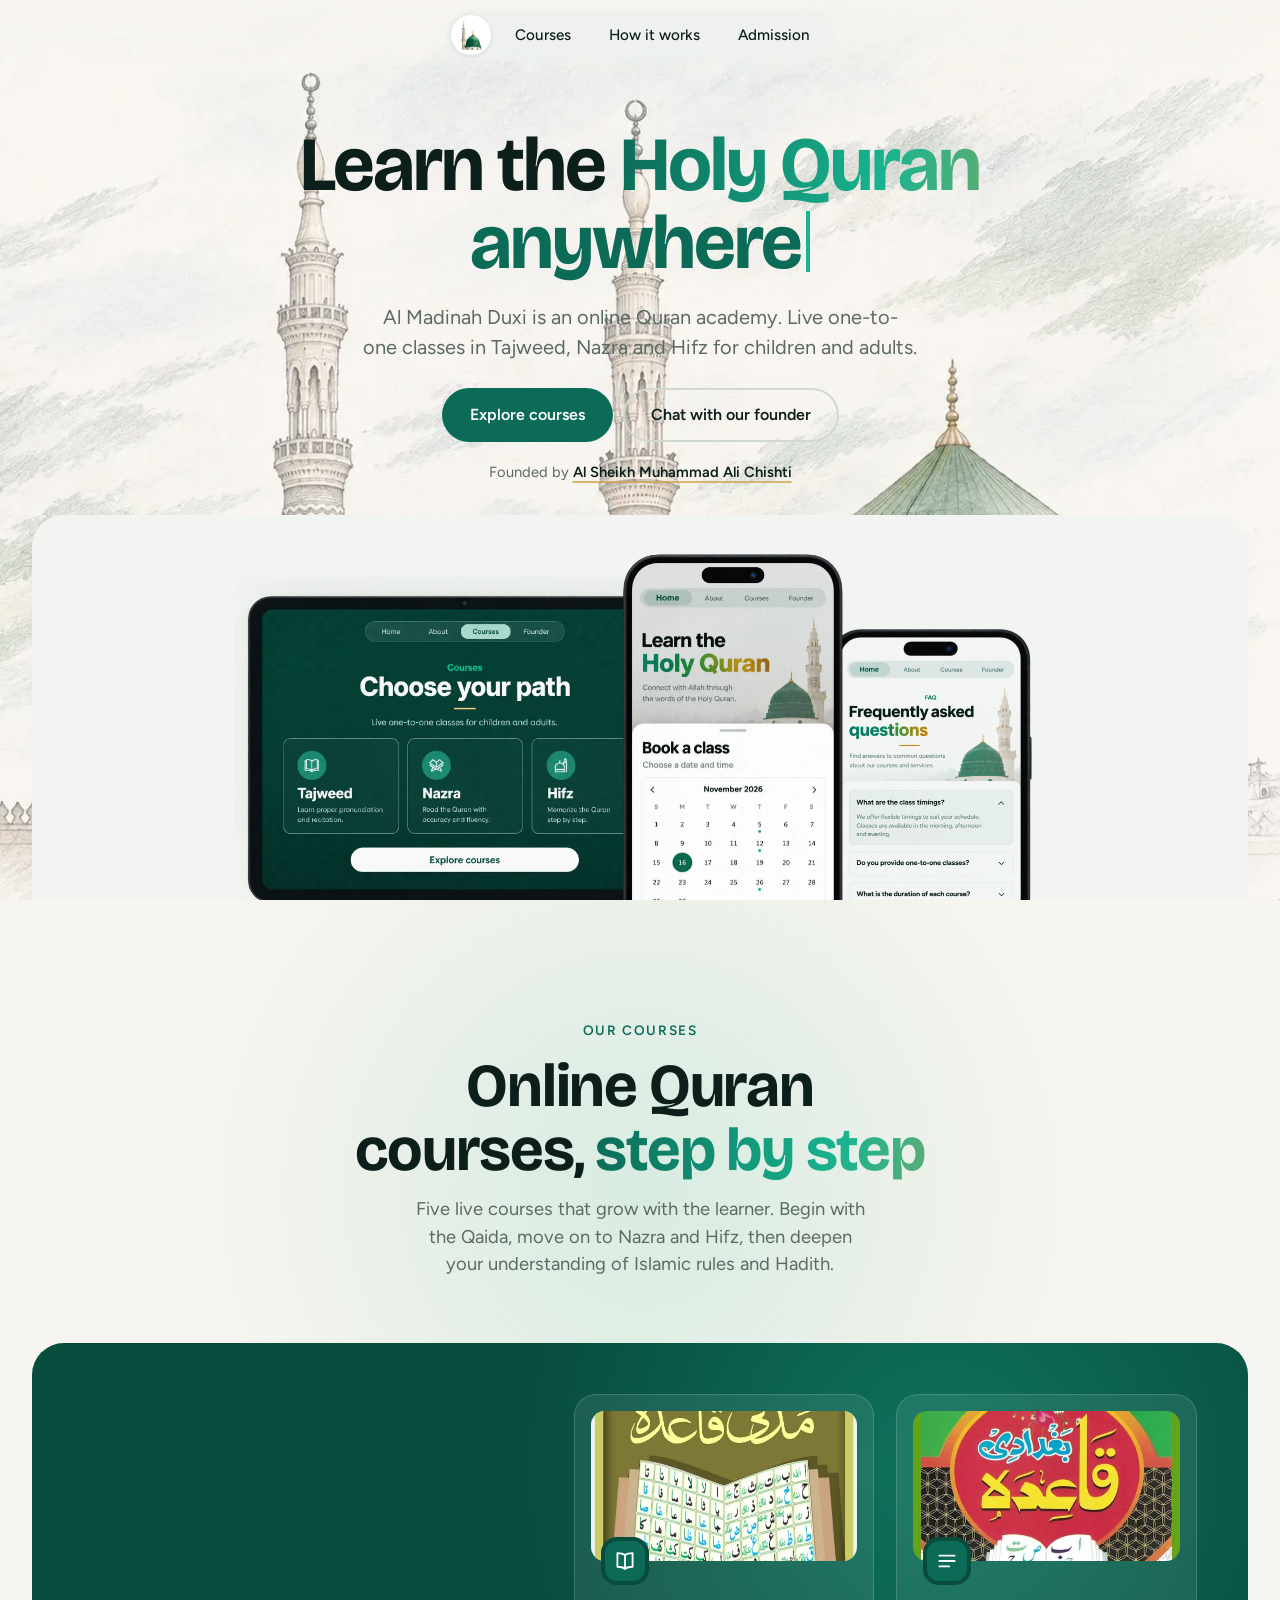
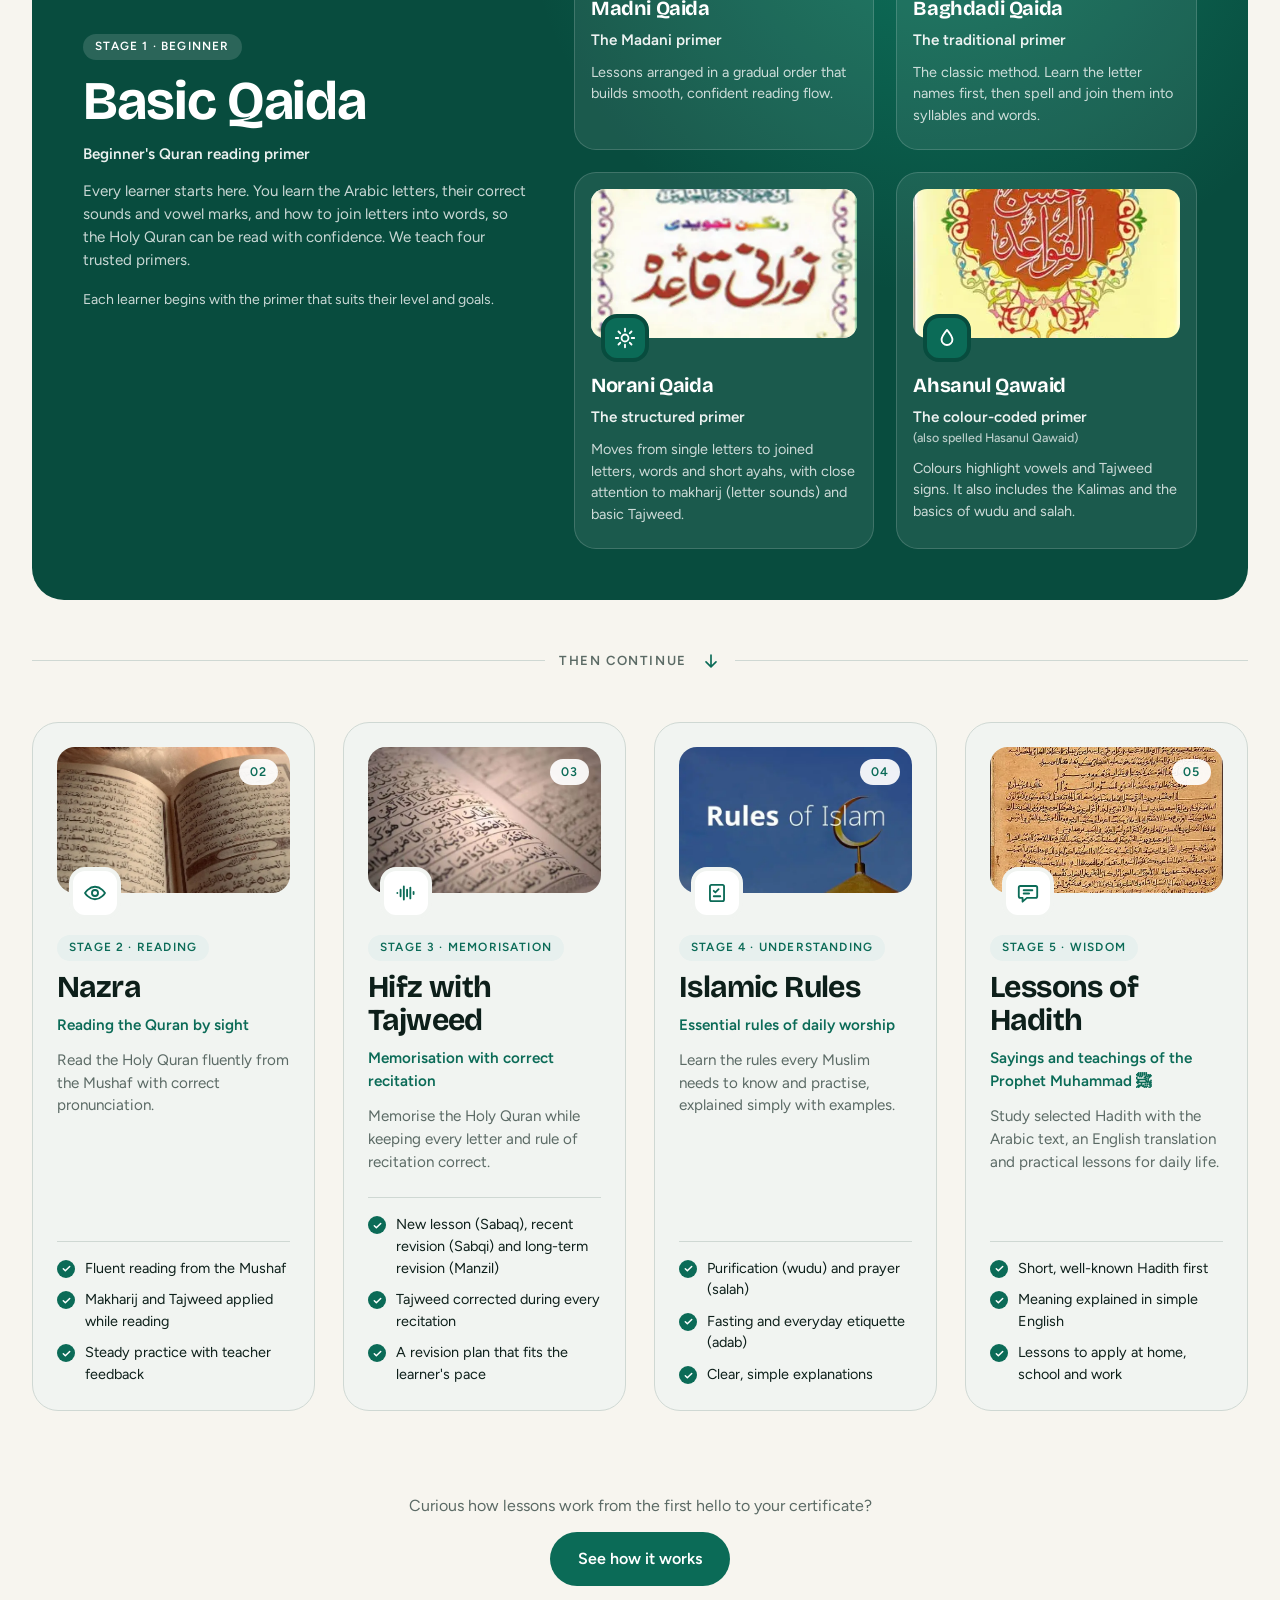
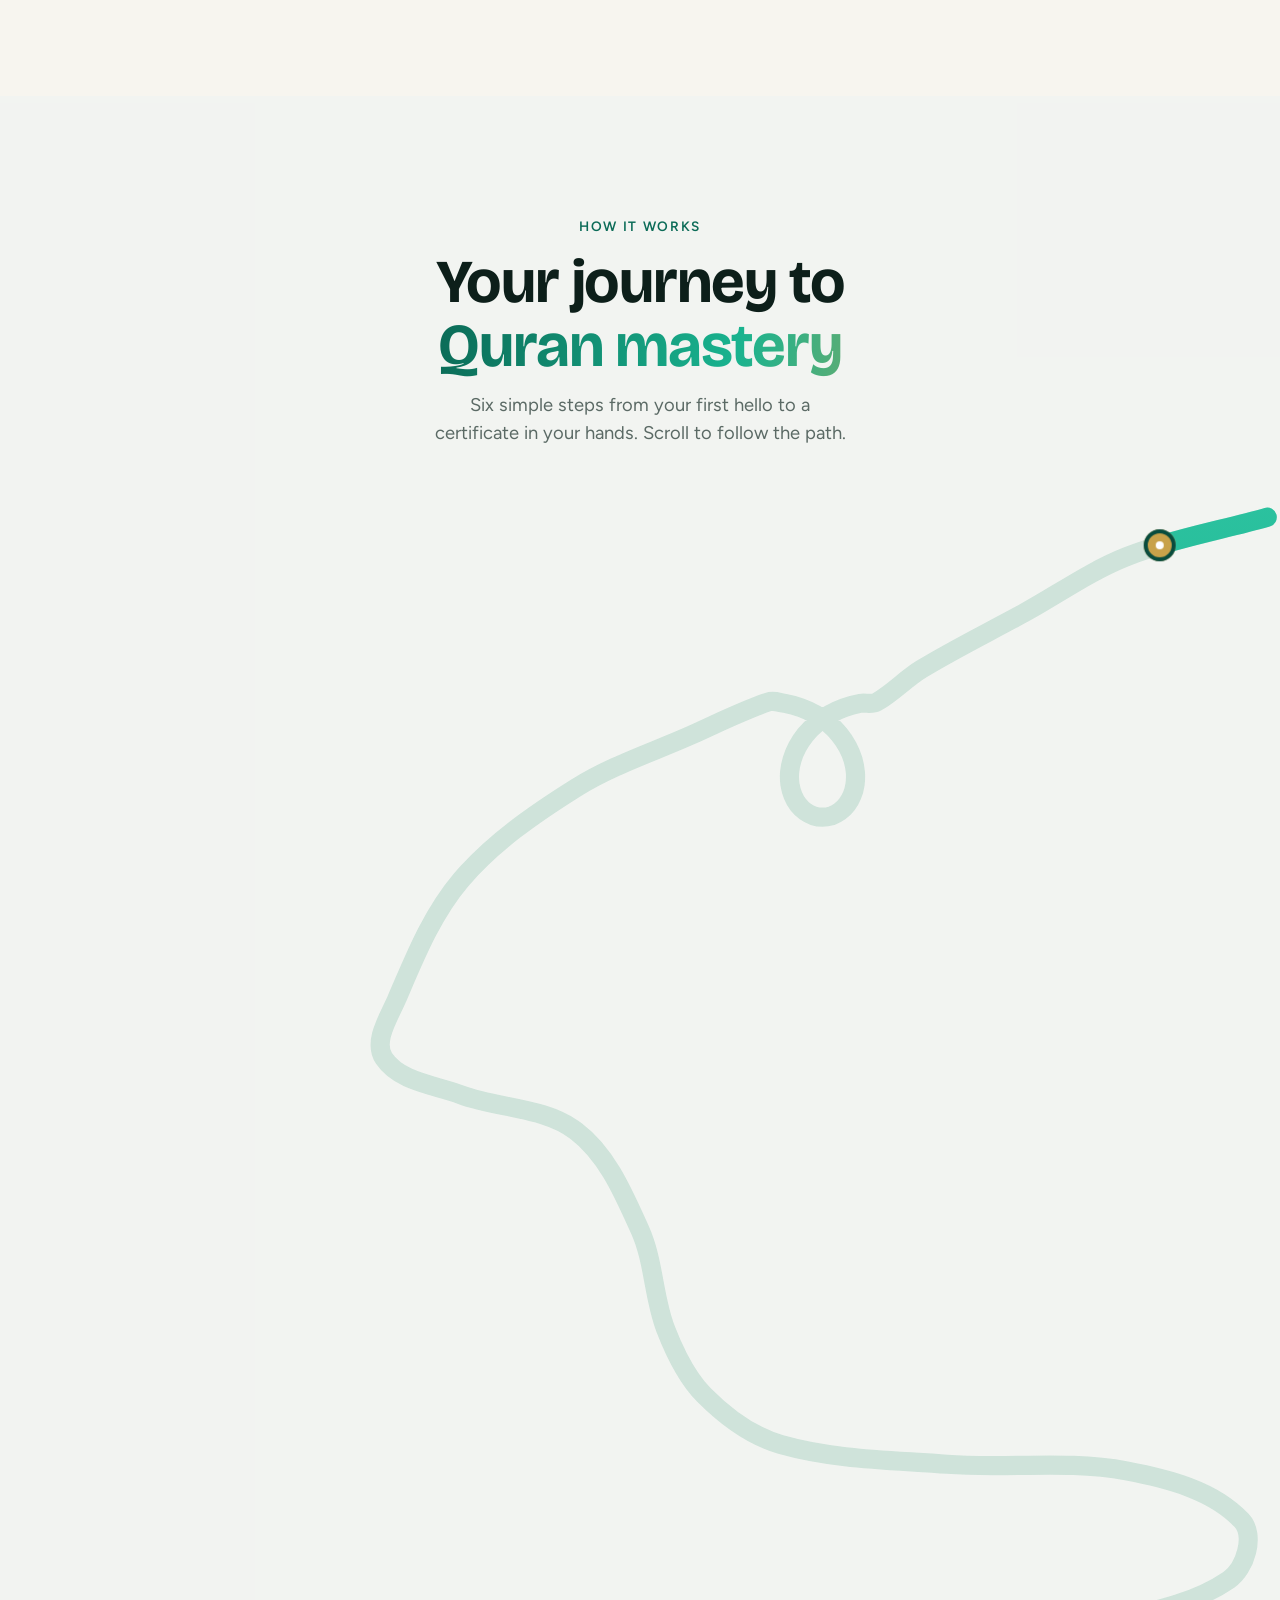
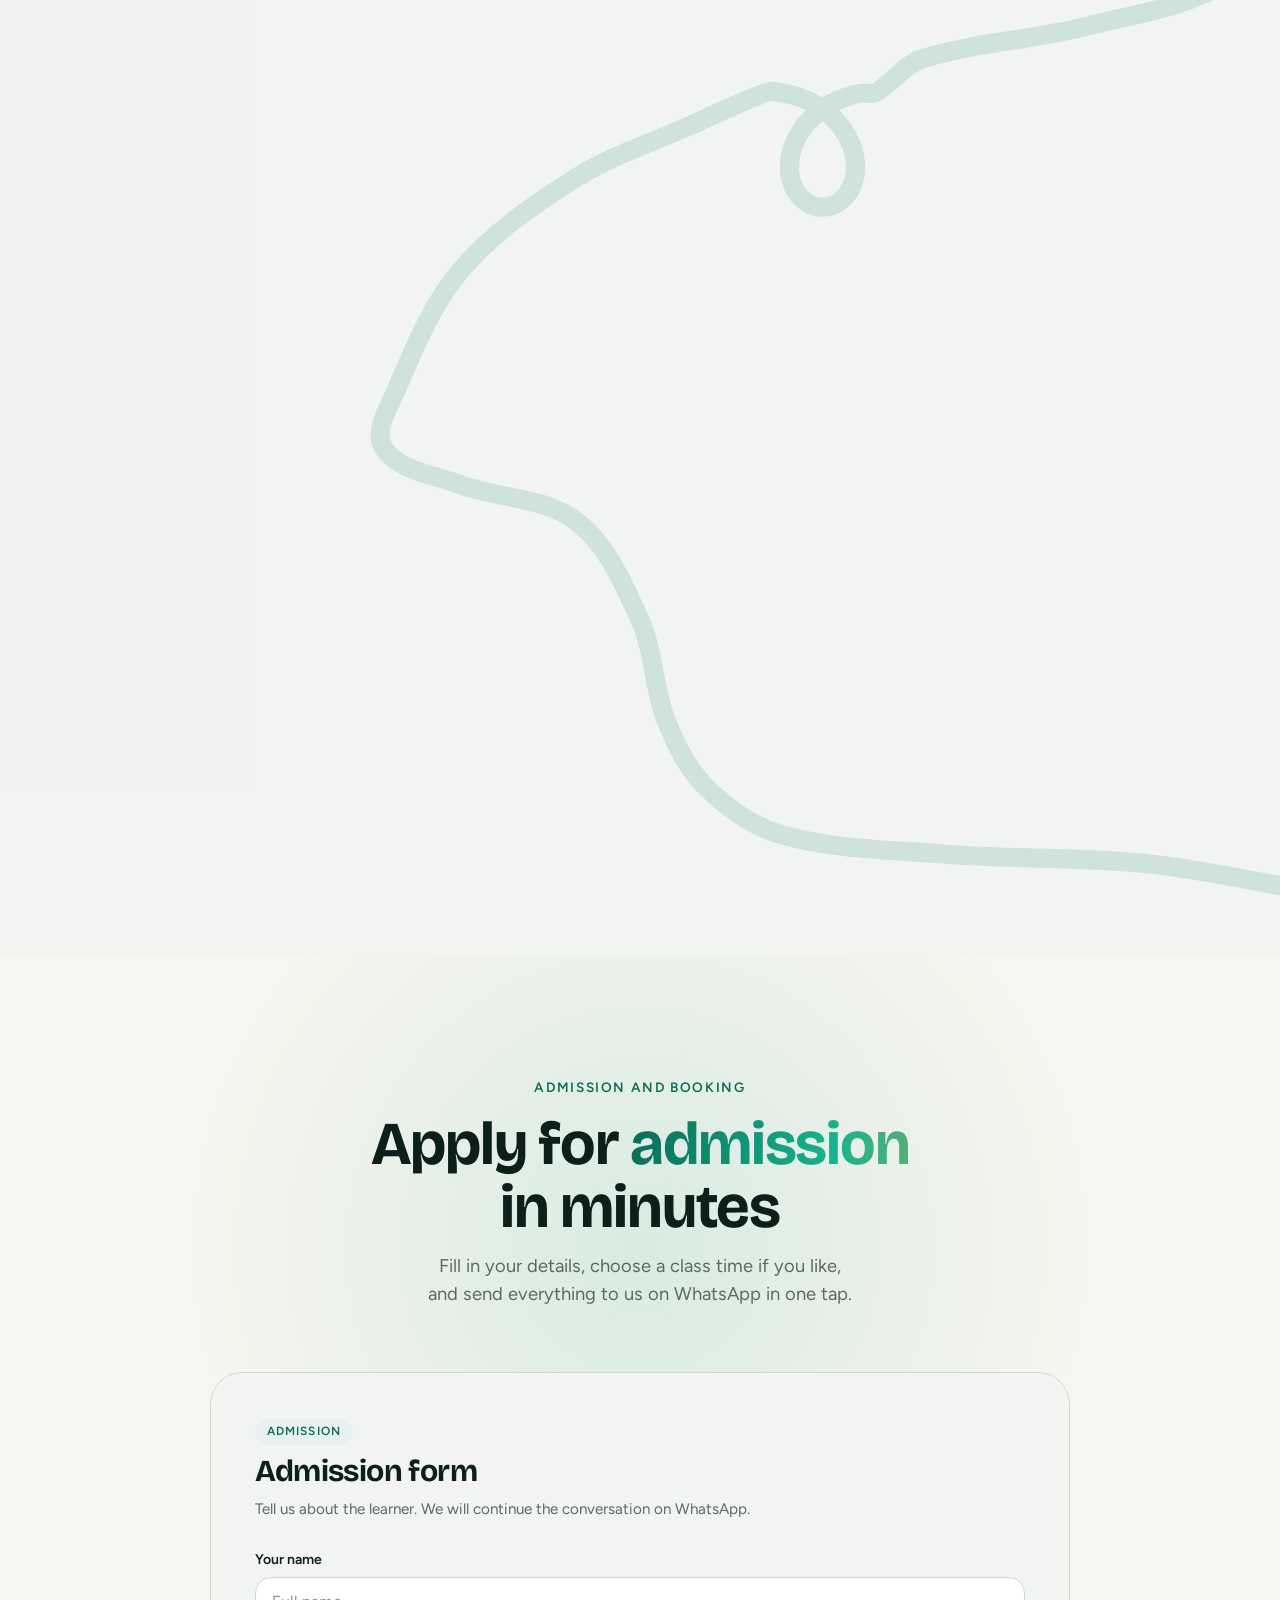
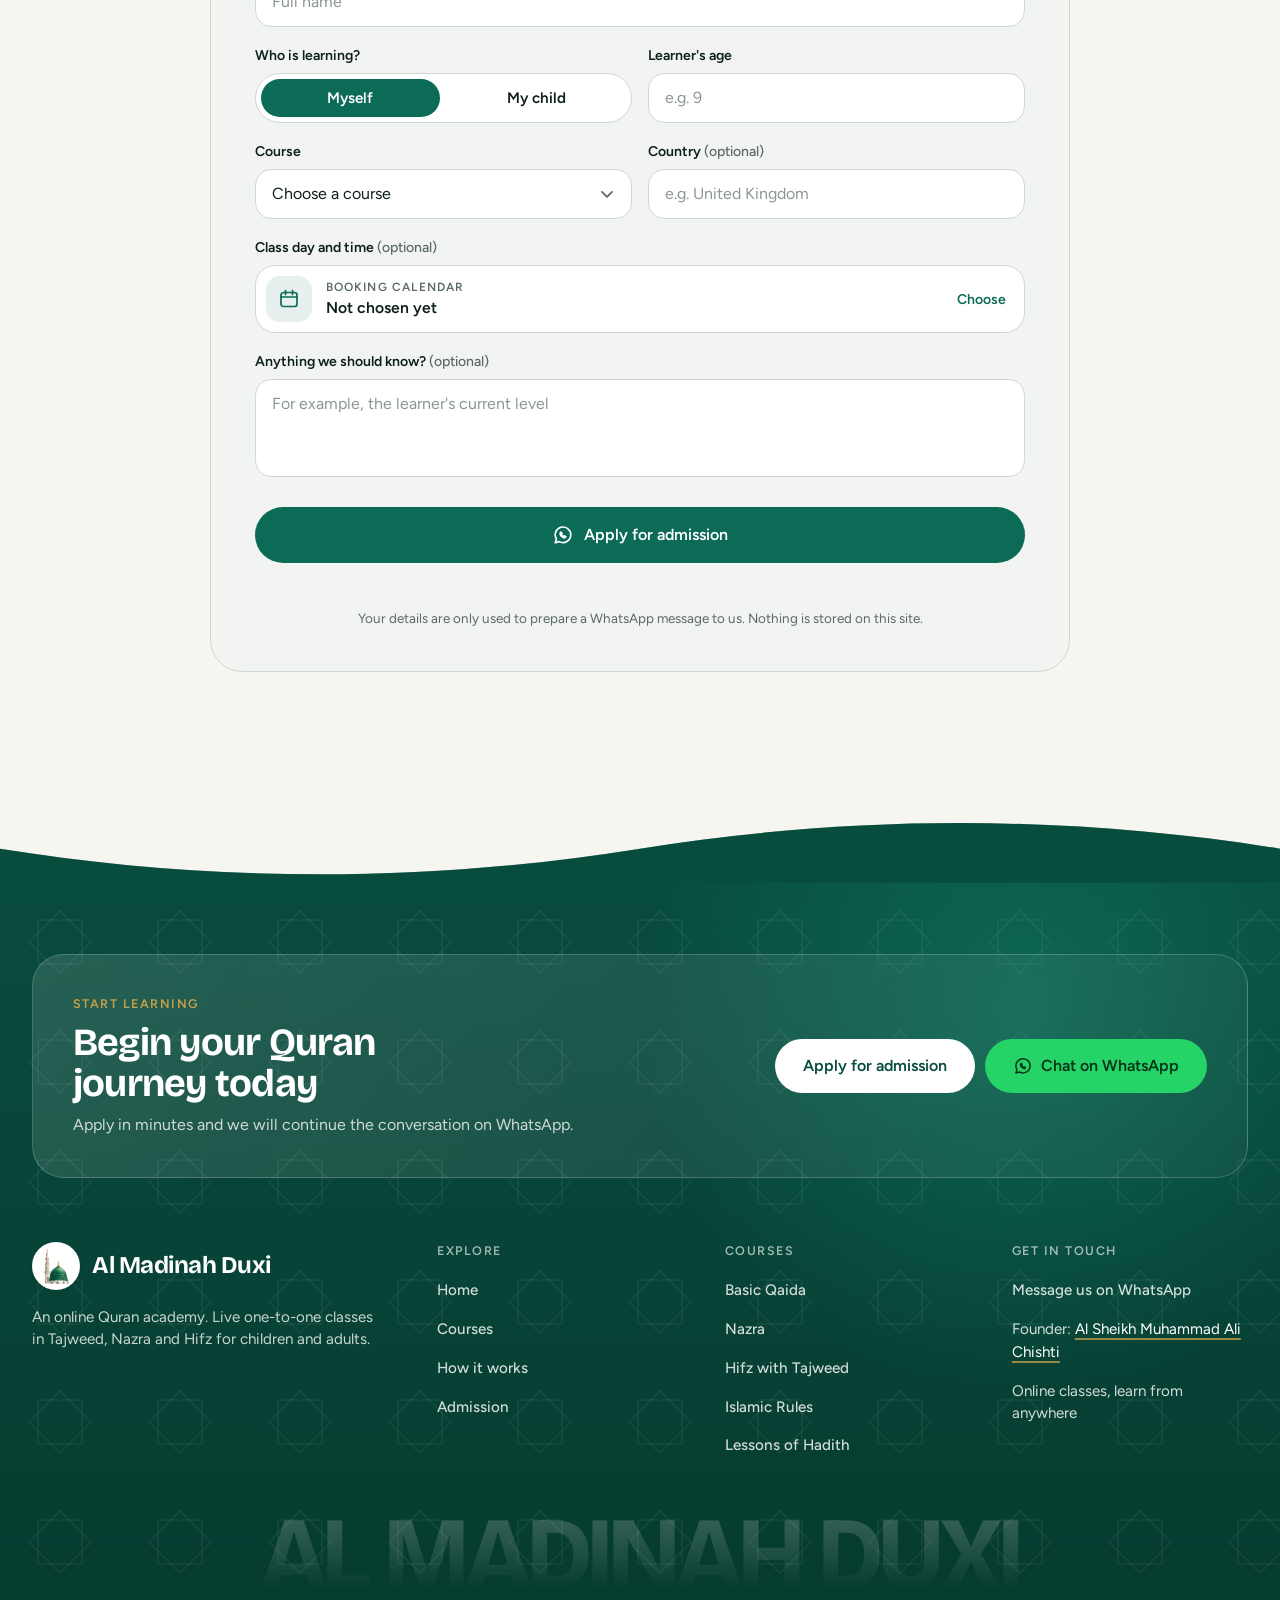
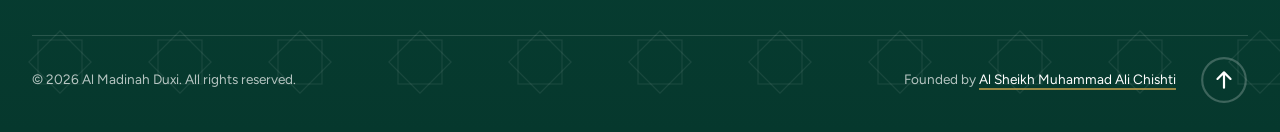
==== commit aed8d5ff: "Change Ibtadai to Basic in the whole webpage" ====
--- a/index.html
+++ b/index.html
@@ -39,7 +39,7 @@
     {"@type":"WebSite","@id":"https://almadinahduxi.vercel.app/#website","url":"https://almadinahduxi.vercel.app/","name":"Al Madinah Duxi","inLanguage":"en","publisher":{"@id":"https://almadinahduxi.vercel.app/#org"}},
     {"@type":"WebPage","@id":"https://almadinahduxi.vercel.app/#webpage","url":"https://almadinahduxi.vercel.app/","name":"Al Madinah Duxi | Online Quran Academy","isPartOf":{"@id":"https://almadinahduxi.vercel.app/#website"},"about":{"@id":"https://almadinahduxi.vercel.app/#org"},"inLanguage":"en"},
     {"@type":"ItemList","name":"Online Quran courses at Al Madinah Duxi","itemListElement":[
-    {"@type":"ListItem","position":1,"item":{"@type":"Course","name":"Ibtadai Qaida (Madni, Baghdadi, Norani and Ahsanul Qawaid)","description":"Beginner's Quran reading primer taught live online.","provider":{"@id":"https://almadinahduxi.vercel.app/#org"}}},
+    {"@type":"ListItem","position":1,"item":{"@type":"Course","name":"Basic Qaida (Madni, Baghdadi, Norani and Ahsanul Qawaid)","description":"Beginner's Quran reading primer taught live online.","provider":{"@id":"https://almadinahduxi.vercel.app/#org"}}},
     {"@type":"ListItem","position":2,"item":{"@type":"Course","name":"Nazra","description":"Reading the Holy Quran by sight with correct pronunciation.","provider":{"@id":"https://almadinahduxi.vercel.app/#org"}}},
     {"@type":"ListItem","position":3,"item":{"@type":"Course","name":"Hifz with Tajweed","description":"Quran memorisation with correct Tajweed.","provider":{"@id":"https://almadinahduxi.vercel.app/#org"}}},
     {"@type":"ListItem","position":4,"item":{"@type":"Course","name":"Islamic Rules","description":"Essential rules of daily worship explained simply.","provider":{"@id":"https://almadinahduxi.vercel.app/#org"}}},
@@ -116,11 +116,11 @@
 
     <div class="courses__inner">
 
-      <!-- Stage 1: Ibtadai Qaida -->
+      <!-- Stage 1: Basic Qaida -->
       <article class="foundation reveal" data-live id="course-qaida" aria-labelledby="c1-title">
         <div class="foundation__intro">
           <p class="ctag">Stage 1 · Beginner</p>
-          <h3 class="ctitle ctitle--xl" id="c1-title">Ibtadai Qaida</h3>
+          <h3 class="ctitle ctitle--xl" id="c1-title">Basic Qaida</h3>
           <p class="cmean">Beginner's Quran reading primer</p>
           <p class="cdesc">Every learner starts here. You learn the Arabic letters, their correct sounds and vowel marks, and how to join letters into words, so the Holy Quran can be read with confidence. We teach four trusted primers.</p>
           <p class="fnote">Each learner begins with the primer that suits their level and goals.</p>
@@ -381,7 +381,7 @@
               <label class="field__label" for="f-course">Course</label>
               <select class="input" id="f-course" name="course" aria-describedby="e-course">
                 <option value="" selected disabled>Choose a course</option>
-                <optgroup label="Ibtadai Qaida">
+                <optgroup label="Basic Qaida">
                   <option>Madni Qaida</option>
                   <option>Baghdadi Qaida</option>
                   <option>Norani Qaida</option>
@@ -483,7 +483,7 @@
       <nav class="footer__col" aria-labelledby="footer-courses">
         <h2 class="footer__head" id="footer-courses">Courses</h2>
         <ul class="footer__list">
-          <li><button class="flink" type="button" data-scroll="#course-qaida">Ibtadai Qaida</button></li>
+          <li><button class="flink" type="button" data-scroll="#course-qaida">Basic Qaida</button></li>
           <li><button class="flink" type="button" data-scroll="#course-nazra">Nazra</button></li>
           <li><button class="flink" type="button" data-scroll="#course-hifz">Hifz with Tajweed</button></li>
           <li><button class="flink" type="button" data-scroll="#course-rules">Islamic Rules</button></li>
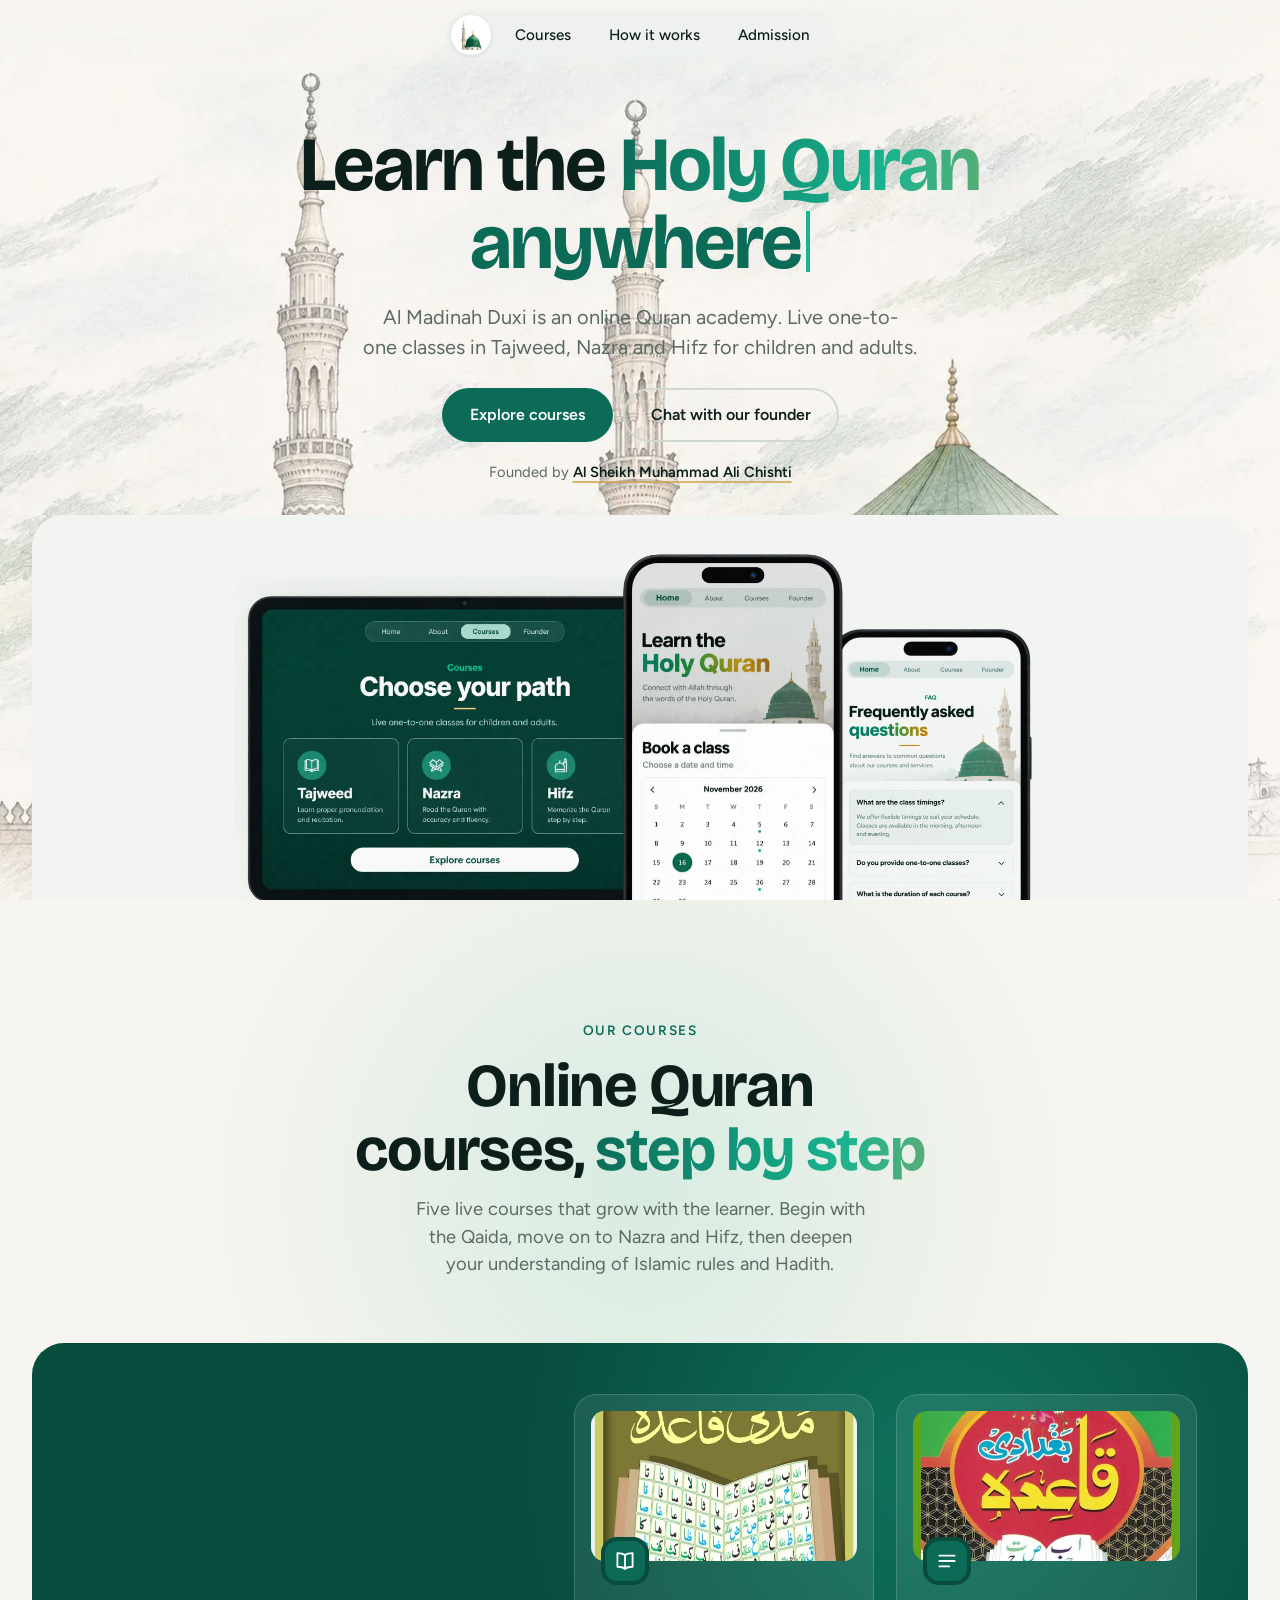
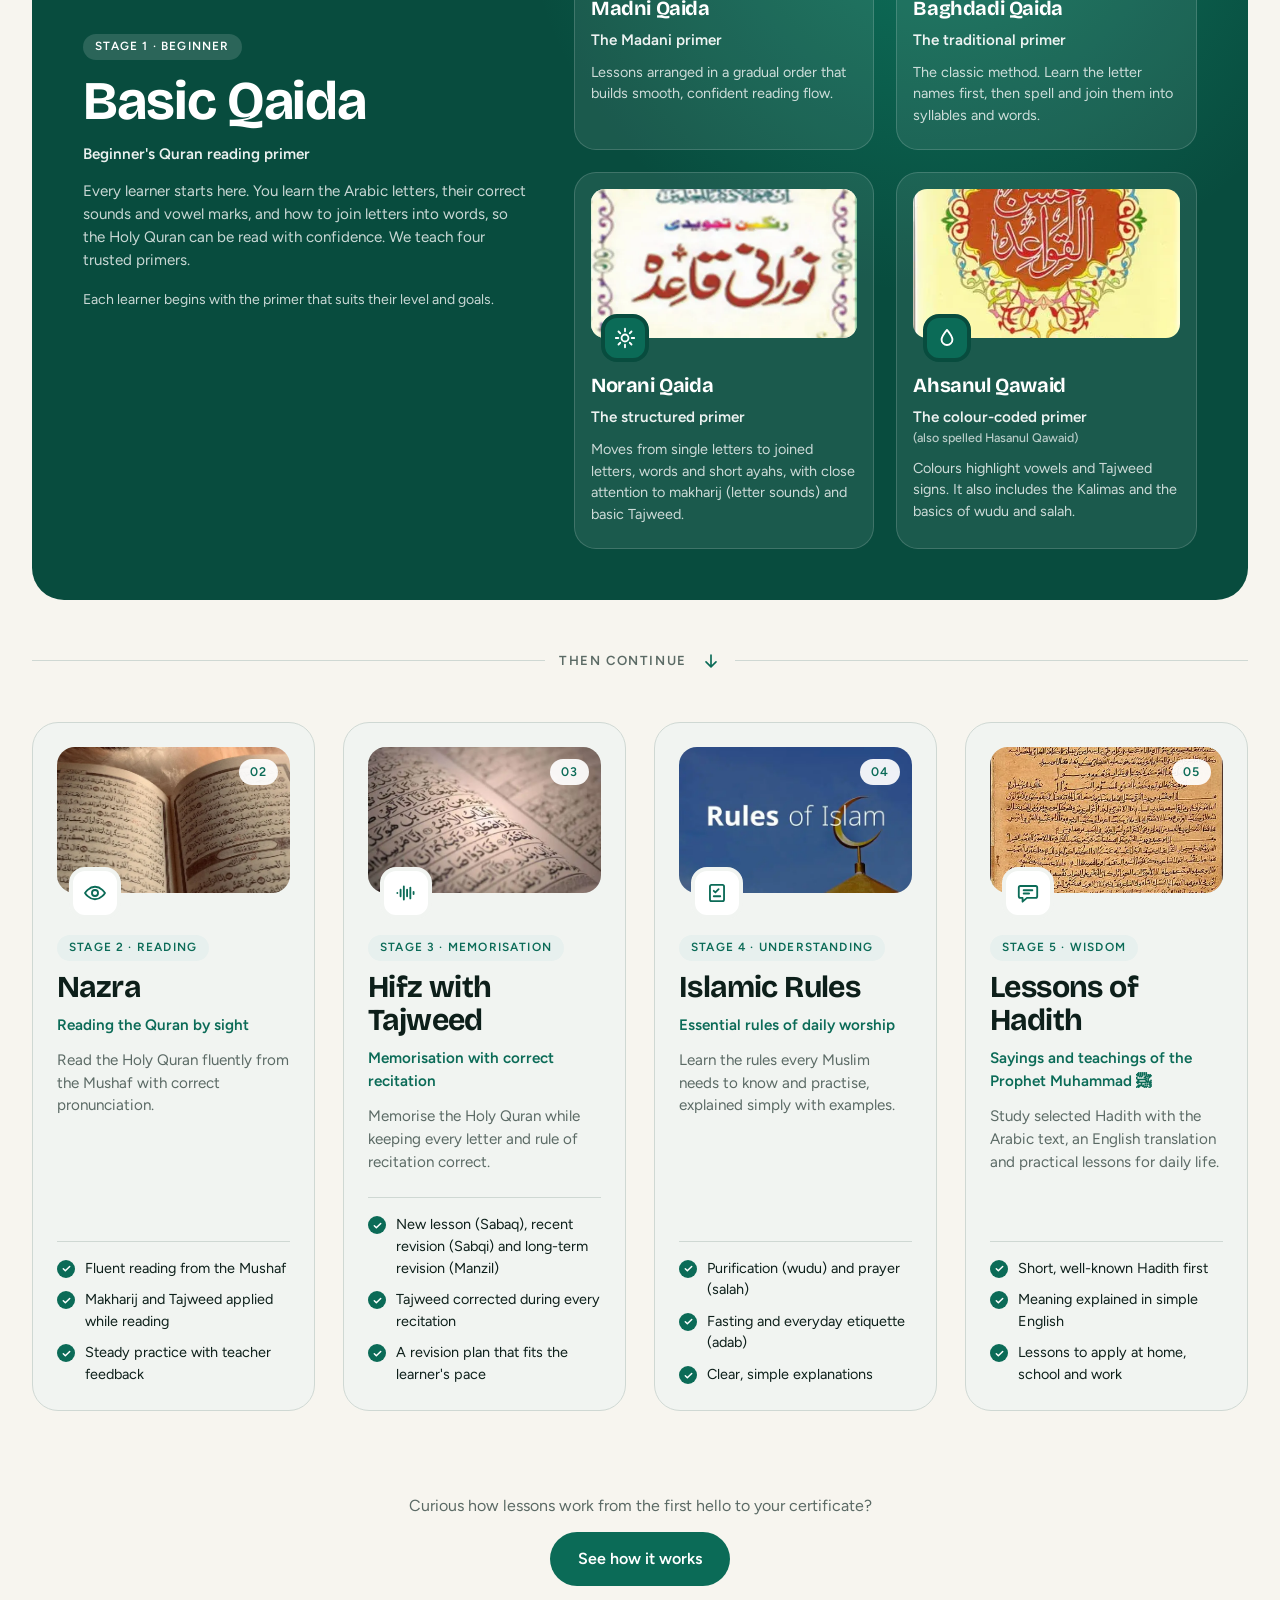
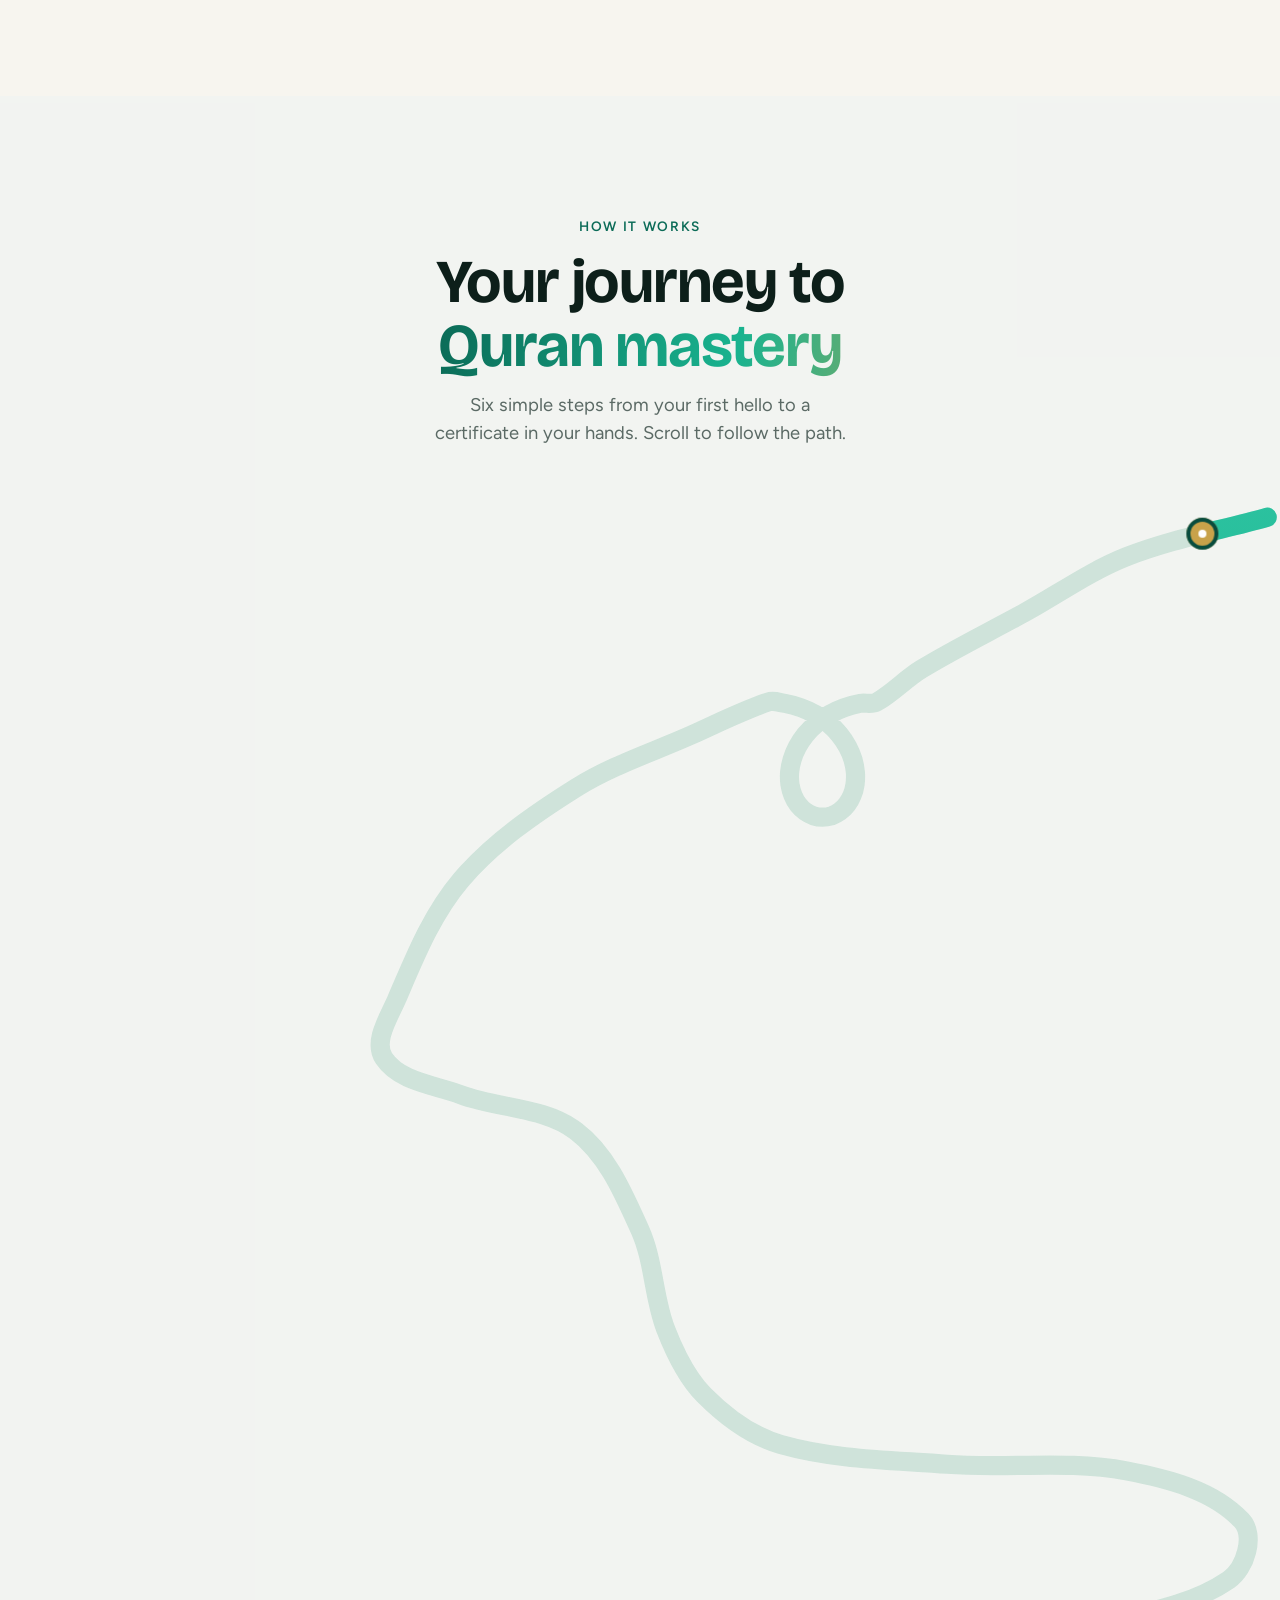
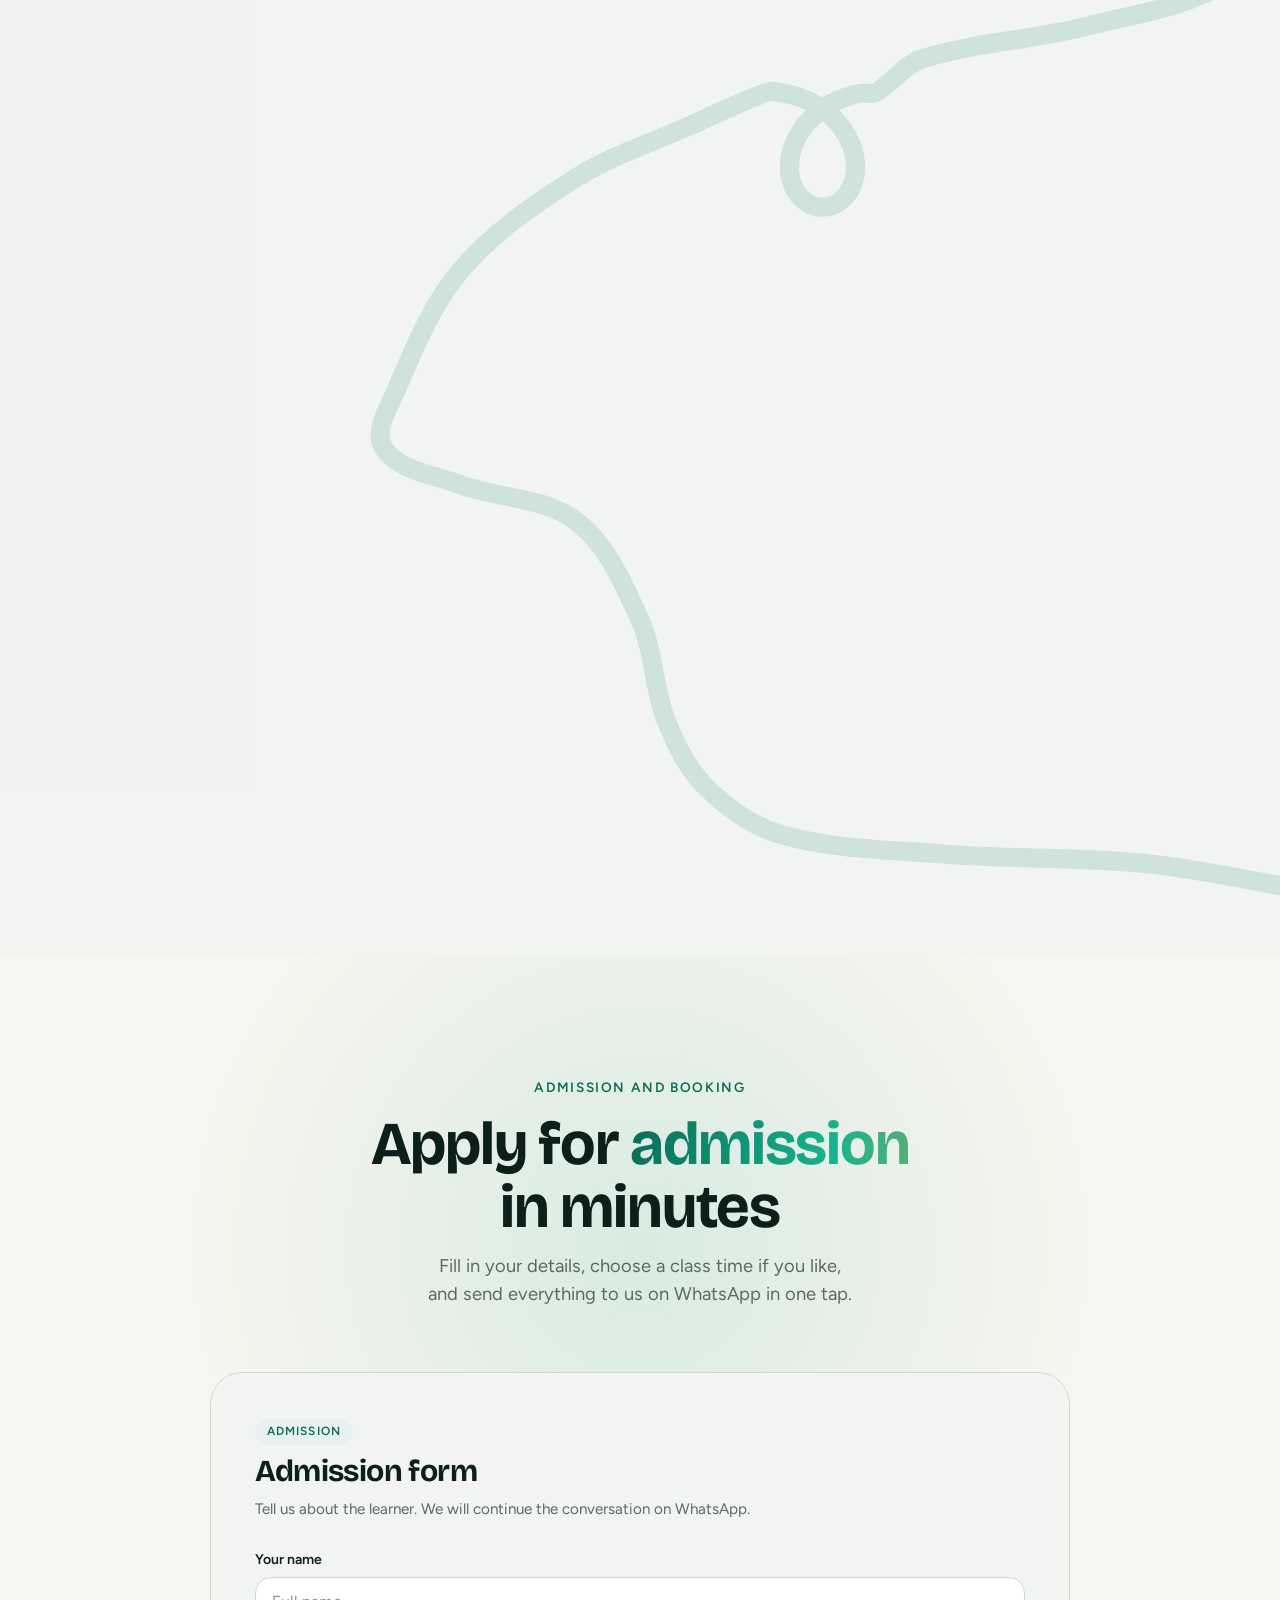
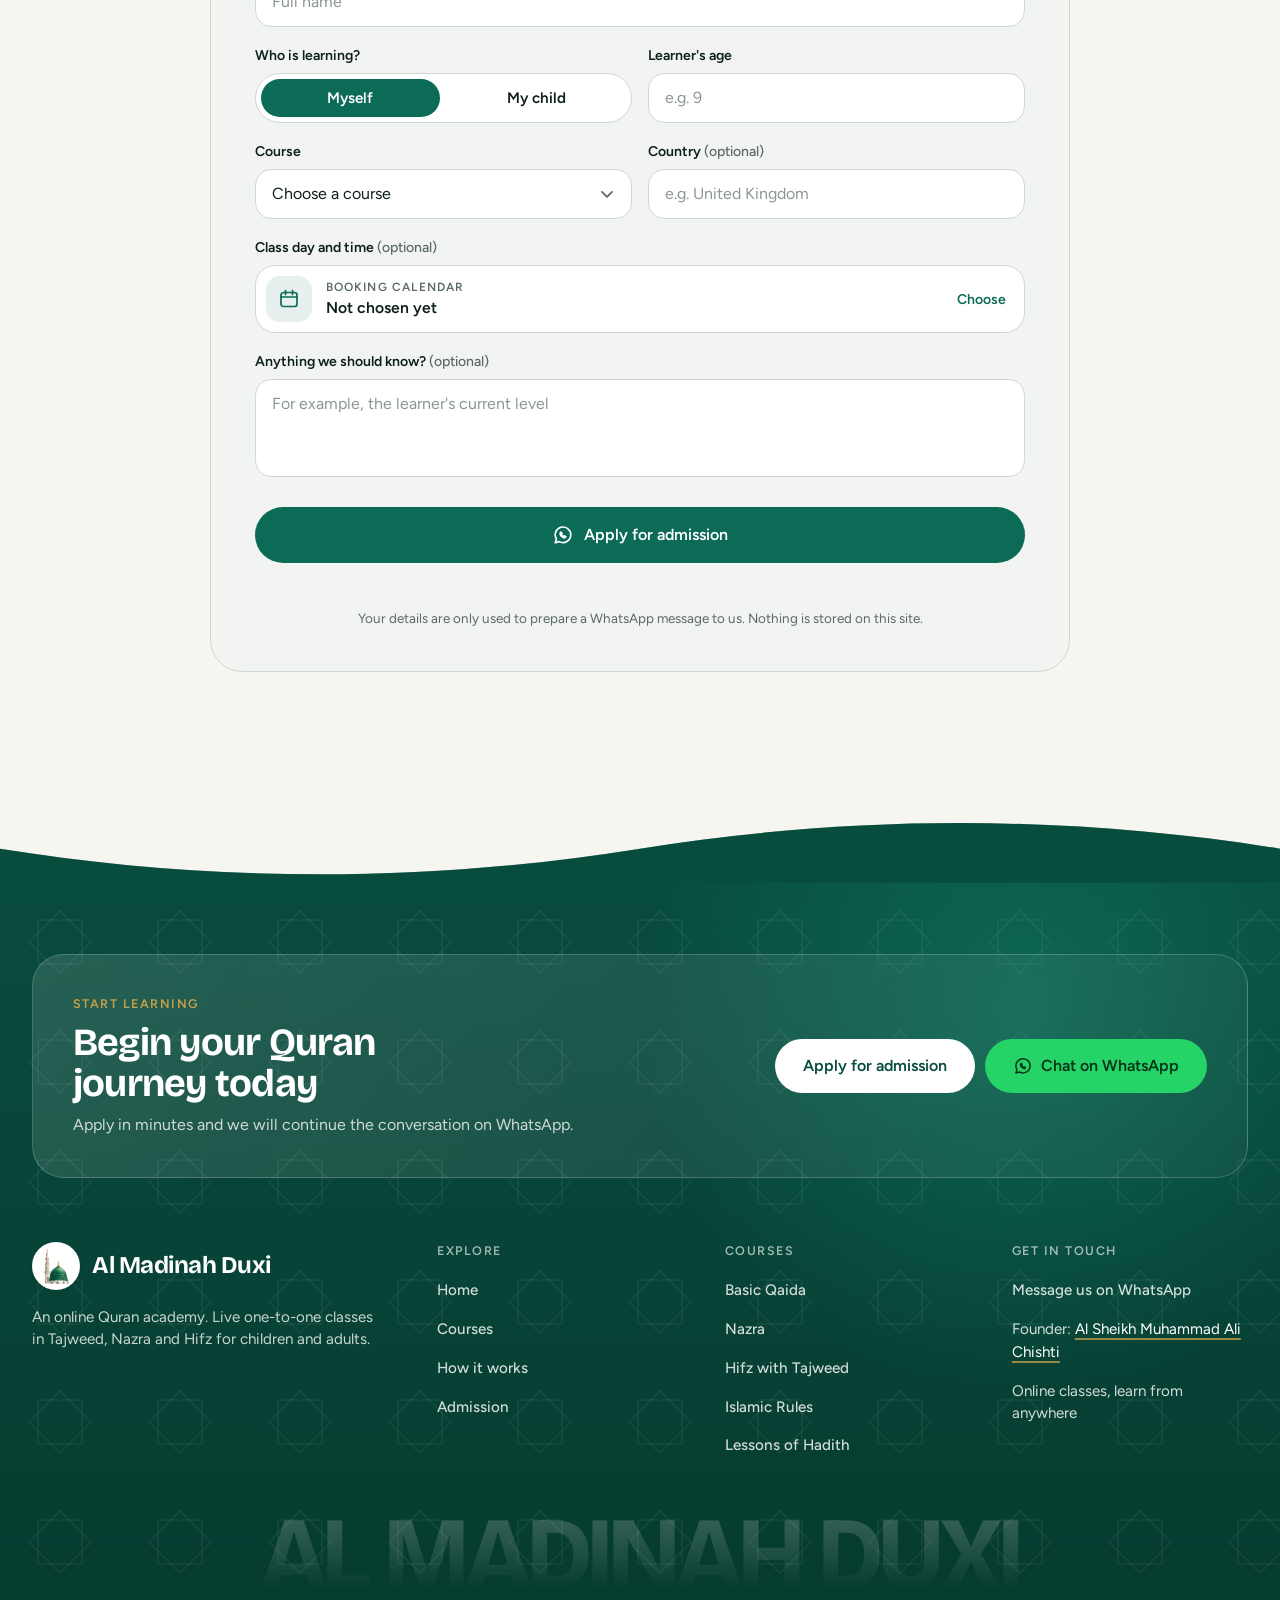
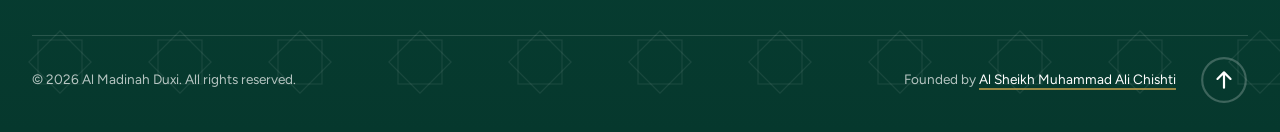
==== commit 758a150e: "Remove the academy word for the title" ====
--- a/index.html
+++ b/index.html
@@ -3,7 +3,7 @@
 <head>
 <meta charset="UTF-8">
 <meta name="viewport" content="width=device-width, initial-scale=1, viewport-fit=cover">
-<title>Al Madinah Duxi | Online Quran Academy for Tajweed, Nazra &amp; Hifz</title>
+<title>Al Madinah Duxi</title>
 <meta name="description" content="Online Quran academy with live one-to-one classes in Qaida, Nazra, Hifz and Tajweed for children and adults. Founded by Al Sheikh Muhammad Ali Chishti.">
 <meta name="author" content="Al Madinah Duxi">
 <meta name="robots" content="index, follow, max-image-preview:large, max-snippet:-1">
